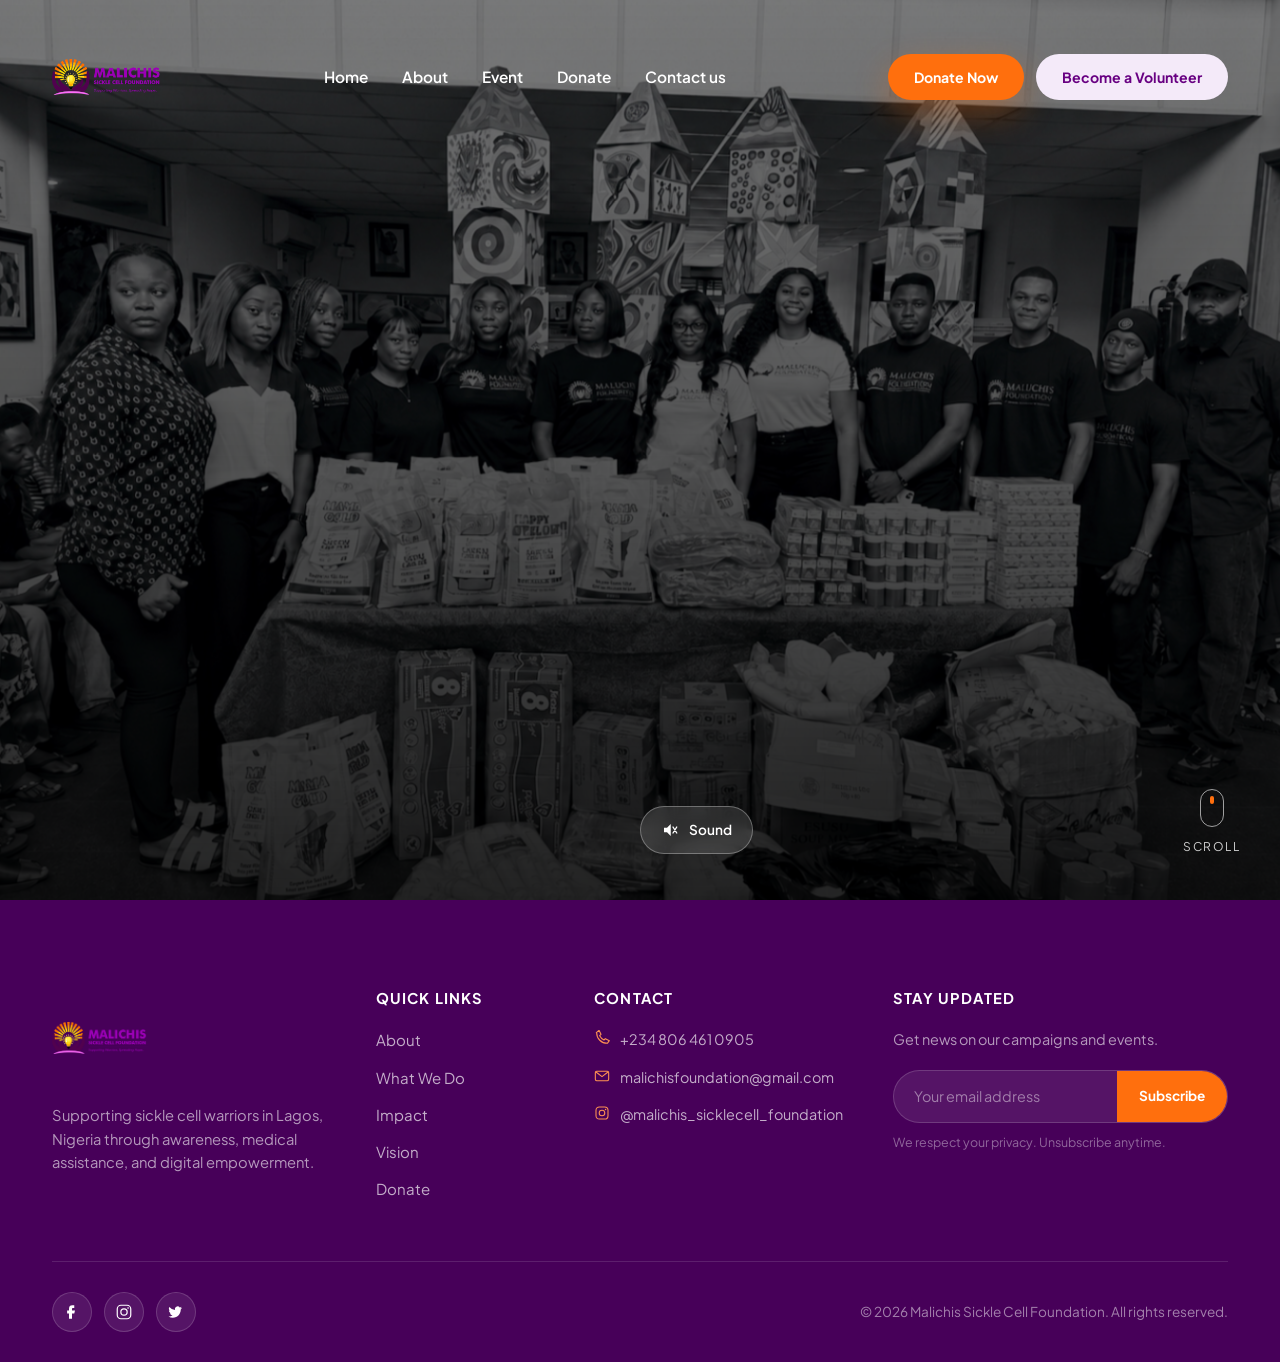
==== about.html @ 3218bddb "Update about.html" ====
<!DOCTYPE html>
<html lang="en">
<head>
<meta charset="UTF-8">
<meta name="viewport" content="width=device-width, initial-scale=1.0">
<title>About Us | Malichis Sickle Cell Foundation</title>
<meta name="description" content="Learn the story behind Malichis Sickle Cell Foundation — why it started, who it serves, and the warriors who make the work worth continuing.">

<link rel="preconnect" href="https://fonts.googleapis.com">
<link rel="preconnect" href="https://fonts.gstatic.com" crossorigin>
<link href="https://fonts.googleapis.com/css2?family=Plus+Jakarta+Sans:ital,wght@0,400;0,500;0,600;0,700;0,800;1,500&family=Fraunces:ital,opsz,wght@0,9..144,500;1,9..144,500;1,9..144,600&display=swap" rel="stylesheet">

<link rel="stylesheet" href="style.css">
</head>
<body>

<a href="#main" class="sr-only">Skip to main content</a>

<!-- ============================================
     SVG SPRITE — signature bloom-cell motif + icons
============================================ -->
<svg width="0" height="0" style="position:absolute" aria-hidden="true">
  <defs>
    <symbol id="bloom-shape" viewBox="0 0 200 200">
      <path d="M100,18 C130,18 138,45 160,52 C185,60 190,90 178,112 C168,130 178,155 158,170 C138,185 115,175 100,182 C85,175 62,185 42,170 C22,155 32,130 22,112 C10,90 15,60 40,52 C62,45 70,18 100,18 Z"/>
    </symbol>
    <symbol id="icon-award" viewBox="0 0 24 24"><path d="M12 2a5 5 0 100 10 5 5 0 000-10zM8.5 11.5L6 22l6-3 6 3-2.5-10.5" fill="none" stroke="currentColor" stroke-width="1.6" stroke-linecap="round" stroke-linejoin="round"/></symbol>
    <symbol id="icon-heart" viewBox="0 0 24 24"><path d="M12 21s-7.5-5.2-10-9.7C.4 7.8 2.2 4 6 4c2.3 0 3.8 1.3 6 3.4C14.2 5.3 15.7 4 18 4c3.8 0 5.6 3.8 4 7.3-2.5 4.5-10 9.7-10 9.7z" fill="none" stroke="currentColor" stroke-width="1.6" stroke-linejoin="round"/></symbol>
    <symbol id="icon-hand" viewBox="0 0 24 24"><path d="M12 2v11M8 6v7M16 6v7M5 13v3a6 6 0 0012 0v-3" fill="none" stroke="currentColor" stroke-width="1.6" stroke-linecap="round" stroke-linejoin="round"/></symbol>
    <symbol id="icon-shield" viewBox="0 0 24 24"><path d="M12 2l8 4v6c0 5-3.5 8.5-8 10-4.5-1.5-8-5-8-10V6l8-4z" fill="none" stroke="currentColor" stroke-width="1.6" stroke-linejoin="round"/></symbol>
    <symbol id="icon-pulse" viewBox="0 0 24 24"><path d="M2 12h4l2-7 4 14 3-10 2 3h5" fill="none" stroke="currentColor" stroke-width="1.6" stroke-linecap="round" stroke-linejoin="round"/></symbol>
    <symbol id="icon-laptop" viewBox="0 0 24 24"><rect x="3" y="4" width="18" height="12" rx="1.5" fill="none" stroke="currentColor" stroke-width="1.6"/><path d="M1 20h22" stroke="currentColor" stroke-width="1.6" stroke-linecap="round"/></symbol>
    <symbol id="icon-eye" viewBox="0 0 24 24"><path d="M1 12s4-7 11-7 11 7 11 7-4 7-11 7-11-7-11-7z" fill="none" stroke="currentColor" stroke-width="1.6" stroke-linejoin="round"/><circle cx="12" cy="12" r="3" fill="none" stroke="currentColor" stroke-width="1.6"/></symbol>
    <symbol id="icon-users" viewBox="0 0 24 24"><circle cx="9" cy="8" r="3.2" fill="none" stroke="currentColor" stroke-width="1.6"/><path d="M2.5 20c0-4 3-6.5 6.5-6.5s6.5 2.5 6.5 6.5M16 8.2a3 3 0 110 6M22 20c0-3.2-2-5.4-4.5-6" fill="none" stroke="currentColor" stroke-width="1.6" stroke-linecap="round"/></symbol>
    <symbol id="icon-bar" viewBox="0 0 24 24"><path d="M4 20V10M12 20V4M20 20v-7" stroke="currentColor" stroke-width="1.8" stroke-linecap="round"/></symbol>
    <symbol id="icon-mic" viewBox="0 0 24 24"><rect x="9" y="2" width="6" height="12" rx="3" fill="none" stroke="currentColor" stroke-width="1.6"/><path d="M5 11a7 7 0 0014 0M12 18v4M9 22h6" stroke="currentColor" stroke-width="1.6" stroke-linecap="round"/></symbol>
    <symbol id="icon-walk" viewBox="0 0 24 24"><circle cx="13" cy="4" r="1.8" fill="currentColor"/><path d="M10 9l3-2 3 2-1 5 3 5M13 7l-2 5-4 2m5-2l-1 4-3 3" fill="none" stroke="currentColor" stroke-width="1.6" stroke-linecap="round" stroke-linejoin="round"/></symbol>
    <symbol id="icon-sparkle" viewBox="0 0 24 24"><path d="M12 2l1.8 6.2L20 10l-6.2 1.8L12 18l-1.8-6.2L4 10l6.2-1.8L12 2z" fill="none" stroke="currentColor" stroke-width="1.5" stroke-linejoin="round"/></symbol>
    <symbol id="icon-phone" viewBox="0 0 24 24"><path d="M4 4c0 9 7 16 16 16l3-4-6-3-2 2c-3-1.5-5-3.5-6.5-6.5l2-2-3-6-4 3.5z" fill="none" stroke="currentColor" stroke-width="1.6" stroke-linejoin="round"/></symbol>
    <symbol id="icon-mail" viewBox="0 0 24 24"><rect x="2" y="5" width="20" height="14" rx="2" fill="none" stroke="currentColor" stroke-width="1.6"/><path d="M3 6l9 7 9-7" fill="none" stroke="currentColor" stroke-width="1.6" stroke-linecap="round" stroke-linejoin="round"/></symbol>
    <symbol id="icon-insta" viewBox="0 0 24 24"><rect x="3" y="3" width="18" height="18" rx="5" fill="none" stroke="currentColor" stroke-width="1.6"/><circle cx="12" cy="12" r="4.2" fill="none" stroke="currentColor" stroke-width="1.6"/><circle cx="17.4" cy="6.6" r="1.1" fill="currentColor"/></symbol>
    <symbol id="icon-fb" viewBox="0 0 24 24"><path d="M15 3h-2.5A4.5 4.5 0 008 7.5V10H5.5v4H8v7h4v-7h3l1-4h-4V7.8c0-.7.6-1.3 1.3-1.3H15V3z" fill="currentColor"/></symbol>
    <symbol id="icon-twitter" viewBox="0 0 24 24"><path d="M20 6.5c-.7.3-1.4.5-2.2.6.8-.5 1.4-1.2 1.6-2.1-.7.4-1.6.8-2.4.9a3.7 3.7 0 00-6.4 3.4A10.6 10.6 0 013.2 5.3a3.7 3.7 0 001.1 5 3.6 3.6 0 01-1.7-.5v.1c0 1.8 1.3 3.3 3 3.6a3.7 3.7 0 01-1.7.1c.5 1.5 1.9 2.6 3.5 2.6A7.4 7.4 0 012 18a10.4 10.4 0 005.7 1.7c6.8 0 10.6-5.8 10.6-10.7v-.5c.7-.5 1.3-1.2 1.7-2z" fill="currentColor"/></symbol>
    <symbol id="icon-arrow" viewBox="0 0 24 24"><path d="M5 12h14M13 6l6 6-6 6" fill="none" stroke="currentColor" stroke-width="2" stroke-linecap="round" stroke-linejoin="round"/></symbol>
    <symbol id="icon-check" viewBox="0 0 24 24"><path d="M4 12l6 6L20 6" fill="none" stroke="currentColor" stroke-width="2.2" stroke-linecap="round" stroke-linejoin="round"/></symbol>
    <symbol id="icon-up" viewBox="0 0 24 24"><path d="M12 19V5M5 12l7-7 7 7" fill="none" stroke="currentColor" stroke-width="2.2" stroke-linecap="round" stroke-linejoin="round"/></symbol>
    <symbol id="icon-film" viewBox="0 0 24 24"><rect x="2" y="4" width="20" height="16" rx="2" fill="none" stroke="currentColor" stroke-width="1.6"/><path d="M7 4v16M17 4v16M2 9h5M17 9h5M2 15h5M17 15h5" stroke="currentColor" stroke-width="1.4"/></symbol>
    <symbol id="icon-flag" viewBox="0 0 24 24"><path d="M5 21V4h14l-4 4 4 4H5" fill="none" stroke="currentColor" stroke-width="1.6" stroke-linejoin="round"/></symbol>
    <symbol id="icon-mute" viewBox="0 0 24 24"><path d="M4 9v6h4l5 5V4L8 9H4z" fill="currentColor"/><path d="M16 8l5 8M21 8l-5 8" stroke="currentColor" stroke-width="1.8" stroke-linecap="round"/></symbol>
    <symbol id="icon-unmute" viewBox="0 0 24 24"><path d="M4 9v6h4l5 5V4L8 9H4z" fill="currentColor"/><path d="M16.5 8.5a5 5 0 010 7M19.5 6a9 9 0 010 12" stroke="currentColor" stroke-width="1.8" stroke-linecap="round" fill="none"/></symbol>
  </defs>
</svg>

<!-- ============================================
     NAVIGATION
============================================ -->
<header class="nav" id="siteNav">
  <div class="container nav-inner">
    <a href="index.html#home" class="nav-logo" aria-label="Malichis Sickle Cell Foundation — Home">
      <img src="images/logo.png" alt="Malichis Sickle Cell Foundation logo" width="110" height="110">
    </a>

    <nav class="nav-menu" id="navMenu" aria-label="Primary">
      <a href="index.html#home">Home</a>
      <a href="about.html" aria-current="page">About</a>
      <a href="index.html#vision">Event</a>
      <a href="index.html#donate">Donate</a>
      <a href="index.html#contact">Contact us</a>
    </nav>

    <div class="nav-cta">
      <a href="index.html#donate" class="btn btn-primary btn-sm">Donate Now</a>
      <a href="index.html#contact" class="btn btn-ghost-purple btn-sm">Become a Volunteer</a>
    </div>

    <button class="nav-toggle" id="navToggle" aria-label="Open menu" aria-expanded="false" aria-controls="navMenu">
      <span></span><span></span><span></span>
    </button>
  </div>
</header>

<div class="nav-scrim" id="navScrim"></div>

<main id="main">

<!-- ============================================
     HERO VIDEO
============================================ -->
<section class="hero" id="home" aria-label="Introduction">
  <div class="hero-video-layer" data-parallax-speed="0.08">
    <video class="hero-video" id="heroVideo" autoplay muted loop playsinline preload="auto" poster="images/malichis4.jpg">
      <source src="images/videom.mp4" type="video/mp4">
    </video>
  </div>
  <div class="slide-overlay"></div>

  <div class="container hero-content is-centered">
    <div class="hero-bloom-signature" aria-hidden="true">
      <svg viewBox="0 0 200 200">
        <defs>
          <linearGradient id="bloomSignatureGradient" x1="0%" y1="0%" x2="100%" y2="100%">
            <stop offset="0%" stop-color="#c084e8"/>
            <stop offset="100%" stop-color="#FF9152"/>
          </linearGradient>
        </defs>
        <path id="bloomSignaturePath" d="M100,18 C130,18 138,45 160,52 C185,60 190,90 178,112 C168,130 178,155 158,170 C138,185 115,175 100,182 C85,175 62,185 42,170 C22,155 32,130 22,112 C10,90 15,60 40,52 C62,45 70,18 100,18 Z"/>
      </svg>
    </div>
    <h1 class="hero-title">
      <span>We didn't set out to build a foundation.</span>
      <span>We set out to <em>refuse.</em></span>
    </h1>
    <div class="hero-actions">
      <a href="#story" class="btn btn-primary">See Our Story</a>
    </div>
  </div>

  <button class="sound-toggle" id="soundToggle" aria-label="Turn video sound on" aria-pressed="false">
    <svg width="18" height="18" class="icon-muted"><use href="#icon-mute"/></svg>
    <svg width="18" height="18" class="icon-unmuted"><use href="#icon-unmute"/></svg>
    <span class="sound-toggle-label">Sound</span>
  </button>

  <a href="#story" class="scroll-indicator" aria-label="Scroll to Our Story section">
    <span class="scroll-mouse"><span class="scroll-dot"></span></span>
    <span class="scroll-label">Scroll</span>
  </a>
</section>

<!-- More About Us sections (Our Story, Team, Journey, etc.) go here next -->

</main>

<!-- ============================================
     FOOTER
============================================ -->
<footer class="footer">
  <div class="container">
    <div class="footer-grid">
      <div>
        <a href="index.html#home" class="footer-brand" aria-label="Malichis Sickle Cell Foundation — Home">
          <img src="images/logo.png" alt="Malichis Sickle Cell Foundation logo" width="96" height="96">
        </a>
        <p class="foot-desc">Supporting sickle cell warriors in Lagos, Nigeria through awareness, medical assistance, and digital empowerment.</p>
      </div>

      <div>
        <h4>Quick Links</h4>
        <div class="footer-links">
          <a href="about.html">About</a>
          <a href="index.html#what-we-do">What We Do</a>
          <a href="index.html#impact">Impact</a>
          <a href="index.html#vision">Vision</a>
          <a href="index.html#donate">Donate</a>
        </div>
      </div>

      <div>
        <h4>Contact</h4>
        <ul class="footer-contact">
          <li><svg width="16" height="16"><use href="#icon-phone"/></svg> +234 806 461 0905</li>
          <li><svg width="16" height="16"><use href="#icon-mail"/></svg> malichisfoundation@gmail.com</li>
          <li><svg width="16" height="16"><use href="#icon-insta"/></svg> @malichis_sicklecell_foundation</li>
        </ul>
      </div>

      <div>
        <h4>Stay Updated</h4>
        <p style="font-size:0.9rem;color:rgba(255,255,255,0.6);">Get news on our campaigns and events.</p>
        <form class="newsletter-form" id="newsletterForm">
          <label for="newsletterEmail" class="sr-only">Email address</label>
          <input type="email" id="newsletterEmail" placeholder="Your email address" required>
          <button type="submit">Subscribe</button>
        </form>
        <p class="newsletter-note" id="newsletterNote">We respect your privacy. Unsubscribe anytime.</p>
      </div>
    </div>

    <div class="footer-bottom">
      <div class="social-row">
        <a href="#" aria-label="Facebook"><svg width="18" height="18"><use href="#icon-fb"/></svg></a>
        <a href="https://instagram.com/malichis_sicklecell_foundation" target="_blank" rel="noopener" aria-label="Instagram"><svg width="18" height="18"><use href="#icon-insta"/></svg></a>
        <a href="#" aria-label="Twitter"><svg width="18" height="18"><use href="#icon-twitter"/></svg></a>
      </div>
      <span>&copy; <span id="year"></span> Malichis Sickle Cell Foundation. All rights reserved.</span>
    </div>
  </div>
</footer>

<button class="back-to-top" id="backToTop" aria-label="Back to top">
  <svg width="20" height="20"><use href="#icon-up"/></svg>
</button>

<script src="script.js"></script>

</body>
</html>
---- style.css ----
/* ============================================
   RESET
============================================ */
*, *::before, *::after { box-sizing: border-box; margin: 0; padding: 0; }
html { scroll-behavior: smooth; scroll-snap-type: y mandatory; }
@media (prefers-reduced-motion: reduce) {
  html { scroll-behavior: auto; scroll-snap-type: none; }
  *, *::before, *::after { animation-duration: 0.001ms !important; animation-iteration-count: 1 !important; transition-duration: 0.001ms !important; }
}
img { max-width: 100%; display: block; }
a { text-decoration: none; color: inherit; }
button { font: inherit; cursor: pointer; border: none; background: none; }
ul, ol { list-style: none; }
input, textarea { font: inherit; }

/* ============================================
   VARIABLES
============================================ */
:root {
  --purple: #680082;
  --purple-dark: #470059;
  --purple-mid: #8a2fae;
  --purple-tint: #f4eaf9;
  --orange: #FF6F0D;
  --orange-light: #ff9152;
  --orange-dark: #d95c00;
  --white: #FFFFFF;
  --bg-soft: #F8F9FC;
  --lavender: #f4eefb;
  --lavender-deep: #ede1f7;
  --ink: #1e1530;
  --ink-soft: #6a637f;
  --ink-faint: #9791a8;
  --glass-bg: rgba(255, 255, 255, 0.6);
  --glass-bg-strong: rgba(255, 255, 255, 0.78);
  --glass-border: rgba(255, 255, 255, 0.5);
  --glass-purple: rgba(104, 0, 130, 0.06);
  --shadow-soft: 0 20px 50px rgba(104, 0, 130, 0.08);
  --shadow-lift: 0 30px 80px rgba(104, 0, 130, 0.16);
  --shadow-btn: 0 14px 34px rgba(255, 111, 13, 0.32);
  --radius-xl: 40px;
  --radius-lg: 28px;
  --radius-md: 20px;
  --radius-sm: 12px;
  --font-display: 'Plus Jakarta Sans', -apple-system, sans-serif;
  --font-serif: 'Fraunces', serif;
  --ease: cubic-bezier(.16, .84, .44, 1);
  --ease-bounce: cubic-bezier(.34, 1.56, .64, 1);
  --nav-h: 92px;
}

/* ============================================
   BASE
============================================ */
body {
  font-family: var(--font-display);
  color: var(--ink);
  background: var(--white);
  line-height: 1.6;
  overflow-x: hidden;
  -webkit-font-smoothing: antialiased;
}
h1, h2, h3, h4 {
  font-family: var(--font-display);
  color: var(--purple);
  font-weight: 800;
  line-height: 1.12;
  letter-spacing: -0.02em;
}
h2 { font-size: clamp(2rem, 4vw, 3.1rem); }
h3 { font-size: clamp(1.3rem, 2.4vw, 1.7rem); }
p { color: var(--ink-soft); }
.eyebrow {
  display: inline-flex;
  align-items: center;
  gap: 10px;
  font-size: 0.8rem;
  font-weight: 700;
  letter-spacing: 0.14em;
  text-transform: uppercase;
  color: var(--orange-dark);
  margin-bottom: 18px;
}
.eyebrow::before {
  content: '';
  width: 28px;
  height: 2px;
  background: var(--orange);
  border-radius: 2px;
}
.container {
  max-width: 1240px;
  margin: 0 auto;
  padding: 0 32px;
}
section { position: relative; scroll-snap-align: start; scroll-snap-stop: always; }
.section-pad { padding: 130px 0; }

/* Full-screen sections — each section fits the viewport, like the hero */
.about, .mission, .wwd, .impact, .vision, .donate, .why, .cta, .contact {
  min-height: 100vh;
  display: flex;
  flex-direction: column;
  justify-content: center;
}
:focus-visible {
  outline: 3px solid var(--orange);
  outline-offset: 3px;
  border-radius: 6px;
}
.sr-only {
  position: absolute; width: 1px; height: 1px; padding: 0; margin: -1px;
  overflow: hidden; clip: rect(0,0,0,0); white-space: nowrap; border: 0;
}
::selection { background: var(--purple); color: var(--white); }

/* Reveal on scroll */
.reveal { opacity: 0; transform: translateY(40px); transition: opacity 0.9s var(--ease), transform 0.9s var(--ease); }
.reveal.is-visible { opacity: 1; transform: translateY(0); }
.reveal-scale { opacity: 0; transform: scale(0.92); transition: opacity 0.8s var(--ease), transform 0.8s var(--ease); }
.reveal-scale.is-visible { opacity: 1; transform: scale(1); }
.stagger.is-visible > * { transition-delay: calc(var(--i, 0) * 0.1s); }

/* Buttons */
.btn {
  position: relative;
  display: inline-flex;
  align-items: center;
  justify-content: center;
  gap: 10px;
  padding: 17px 34px;
  border-radius: 100px;
  font-weight: 700;
  font-size: 0.98rem;
  white-space: nowrap;
  transition: transform 0.35s var(--ease), box-shadow 0.35s var(--ease);
  overflow: hidden;
  isolation: isolate;
}
.btn::after {
  content: '';
  position: absolute;
  inset: 0;
  border-radius: inherit;
  background: rgba(255,255,255,0.35);
  transform: scale(0);
  opacity: 0;
  transition: transform 0.6s var(--ease), opacity 0.6s var(--ease);
  z-index: -1;
}
.btn:active::after { transform: scale(2.2); opacity: 1; transition: 0s; }
.btn-primary { background: var(--orange); color: var(--white); box-shadow: var(--shadow-btn); }
.btn-primary:hover { transform: translateY(-3px); box-shadow: 0 20px 42px rgba(255,111,13,0.4); }
.btn-outline { background: transparent; color: var(--white); border: 1.5px solid rgba(255,255,255,0.6); backdrop-filter: blur(6px); }
.btn-outline:hover { transform: translateY(-3px); background: rgba(255,255,255,0.15); border-color: var(--white); }
.btn-ghost-purple { background: var(--purple-tint); color: var(--purple); }
.btn-ghost-purple:hover { transform: translateY(-3px); background: var(--purple); color: var(--white); }
.btn-sm { padding: 12px 26px; font-size: 0.88rem; }

/* Decorative bloom-cell blob (signature motif) */
.bloom {
  position: absolute;
  pointer-events: none;
  z-index: 0;
  filter: blur(2px);
}
.bloom svg { width: 100%; height: 100%; }
.bloom-float { animation: bloomFloat 9s ease-in-out infinite; }
.bloom-float-slow { animation: bloomFloat 13s ease-in-out infinite; }
@keyframes bloomFloat {
  0%, 100% { transform: translate(0,0) rotate(0deg); }
  50% { transform: translate(-14px, 22px) rotate(8deg); }
}

/* Curved section dividers */
.divider { display: block; width: 100%; line-height: 0; position: relative; z-index: 1; }
.divider svg { width: 100%; height: auto; display: block; }

/* ============================================
   NAVIGATION
============================================ */
.nav {
  position: fixed;
  top: 0; left: 0; right: 0;
  z-index: 500;
  padding: 22px 0;
  transition: padding 0.4s var(--ease), background 0.4s var(--ease), box-shadow 0.4s var(--ease);
}
.nav-inner {
  display: flex;
  align-items: center;
  justify-content: space-between;
  gap: 24px;
}
.nav.scrolled {
  padding: 12px 0;
  background: rgba(255,255,255,0.85);
  backdrop-filter: blur(16px) saturate(160%);
  box-shadow: 0 8px 34px rgba(104,0,130,0.09);
}
.nav-logo {
  display: flex;
  align-items: center;
  gap: 12px;
  font-weight: 800;
  font-size: 1.2rem;
  color: var(--purple);
  flex-shrink: 0;
}
.nav-logo img { width: 110px; height: 110px; object-fit: contain; transition: width 0.4s var(--ease), height 0.4s var(--ease); }
.nav.scrolled .nav-logo img { width: 96px; height: 96px; }
.nav-menu { display: flex; gap: 34px; }
.nav-menu a {
  position: relative;
  font-weight: 600;
  font-size: 0.96rem;
  color: var(--white);
  padding: 6px 0;
  transition: color 0.3s;
}
.nav-menu a::after {
  content: '';
  position: absolute;
  left: 0; bottom: -2px;
  width: 0; height: 2px;
  background: var(--orange);
  border-radius: 2px;
  transition: width 0.35s var(--ease);
}
.nav-menu a:hover { color: var(--orange-light); }
.nav-menu a:hover::after { width: 100%; }
.nav.scrolled .nav-menu a { color: var(--purple); }
.nav.scrolled .nav-menu a:hover { color: var(--orange-dark); }
.nav-cta { display: flex; align-items: center; gap: 12px; flex-shrink: 0; }
.nav-toggle {
  display: none;
  flex-direction: column;
  justify-content: center;
  gap: 5px;
  width: 40px; height: 40px;
}
.nav-toggle span { width: 24px; height: 2px; background: var(--purple); border-radius: 2px; transition: transform 0.35s var(--ease), opacity 0.3s; }
.nav-toggle.active span:nth-child(1) { transform: translateY(7px) rotate(45deg); }
.nav-toggle.active span:nth-child(2) { opacity: 0; }
.nav-toggle.active span:nth-child(3) { transform: translateY(-7px) rotate(-45deg); }

.nav-scrim {
  position: fixed; inset: 0;
  background: rgba(20,5,28,0.4);
  z-index: 90;
  opacity: 0;
  visibility: hidden;
  transition: opacity 0.4s var(--ease), visibility 0.4s var(--ease);
}
.nav-scrim.active { opacity: 1; visibility: visible; }

@media (max-width: 980px) {
  .nav-menu {
    position: fixed;
    top: 0; right: 0;
    height: 100vh;
    width: min(320px, 80vw);
    background: var(--white);
    flex-direction: column;
    justify-content: center;
    gap: 28px;
    padding: 40px;
    box-shadow: -20px 0 60px rgba(104,0,130,0.12);
    transform: translateX(100%);
    transition: transform 0.5s var(--ease);
    z-index: 100;
  }
  .nav-menu.open { transform: translateX(0); }
  .nav-menu a, .nav.scrolled .nav-menu a { color: var(--ink); }
  .nav-menu a:hover, .nav.scrolled .nav-menu a:hover { color: var(--purple); }
  .nav-cta { display: none; }
  .nav-toggle { display: flex; }
}

@media (max-width: 400px) {
  .nav-logo img { width: 84px; height: 84px; }
  .nav.scrolled .nav-logo img { width: 74px; height: 74px; }
}

/* ============================================
   HERO VIDEO
============================================ */
.hero { position: relative; height: 100vh; min-height: 560px; overflow: hidden; background: #000; }
.hero-video-layer {
  position: absolute; inset: -6%;
  will-change: transform;
  transform: translate3d(0, var(--parallax-y, 0px), 0);
}
.hero-video {
  position: absolute; inset: 0;
  width: 100%; height: 100%;
  object-fit: cover;
}
.slide-overlay {
  position: absolute; inset: 0; z-index: 1;
  background: linear-gradient(180deg, rgba(0,0,0,0.5) 0%, rgba(0,0,0,0.68) 55%, rgba(0,0,0,0.86) 100%);
}
.hero-content {
  position: relative; z-index: 3;
  height: 100%;
  display: flex;
  flex-direction: column;
  justify-content: center;
  max-width: 880px;
  will-change: transform, opacity;
  animation: heroContentExit 1.1s var(--ease) forwards;
  animation-delay: 6.5s;
}
@keyframes heroContentExit {
  from { opacity: 1; transform: translateY(0); }
  to { opacity: 0; transform: translateY(-36px); }
}
.eyebrow-light { color: var(--orange-light); }
.eyebrow-light::before { background: var(--orange-light); }
.hero-title {
  display: flex;
  flex-direction: column;
  font-size: clamp(2.4rem, 5.6vw, 4.6rem);
  color: var(--white);
  font-weight: 800;
  letter-spacing: -0.02em;
  margin-bottom: 26px;
}
.hero-title span {
  display: block;
  overflow: hidden;
  opacity: 0;
  animation: titleUp 1s var(--ease) forwards;
}
.hero-title span:nth-child(1) { animation-delay: 0.25s; }
.hero-title span:nth-child(2) { animation-delay: 0.42s; }
.hero-title span:nth-child(3) { animation-delay: 0.59s; }
@keyframes titleUp {
  from { opacity: 0; transform: translateY(100%); }
  to { opacity: 1; transform: translateY(0); }
}
.hero-body {
  color: rgba(255,255,255,0.88);
  font-size: clamp(1rem, 1.4vw, 1.2rem);
  max-width: 560px;
  margin-bottom: 38px;
  opacity: 0;
  animation: fadeUp 1s var(--ease) forwards;
  animation-delay: 0.75s;
}
.hero-actions { display: flex; gap: 18px; flex-wrap: wrap; opacity: 0; animation: fadeUp 1s var(--ease) forwards; animation-delay: 0.92s; }
@keyframes fadeUp { from { opacity: 0; transform: translateY(22px); } to { opacity: 1; transform: translateY(0); } }

.sound-toggle {
  position: absolute; bottom: 46px; left: 50%; transform: translateX(-50%);
  z-index: 10;
  display: flex; align-items: center; gap: 10px;
  padding: 12px 20px;
  border-radius: 100px;
  color: var(--white);
  background: rgba(255,255,255,0.12);
  border: 1px solid rgba(255,255,255,0.3);
  backdrop-filter: blur(8px);
  font-weight: 600; font-size: 0.85rem;
  opacity: 0;
  animation: fadeUp 1s var(--ease) forwards;
  animation-delay: 1.1s;
  transition: background 0.3s, transform 0.3s;
}
.sound-toggle:hover { background: var(--orange); transform: translateX(-50%) translateY(-3px); }
.sound-toggle .icon-unmuted { display: none; }
.sound-toggle.is-unmuted .icon-muted { display: none; }
.sound-toggle.is-unmuted .icon-unmuted { display: block; }

.scroll-indicator {
  position: absolute; bottom: 44px; right: 40px; z-index: 10;
  display: flex; flex-direction: column; align-items: center; gap: 10px;
  color: rgba(255,255,255,0.8); font-size: 0.75rem; letter-spacing: 0.12em; text-transform: uppercase;
}
.scroll-mouse { width: 24px; height: 38px; border: 1.5px solid rgba(255,255,255,0.6); border-radius: 14px; display: flex; justify-content: center; padding-top: 6px; }
.scroll-dot { width: 4px; height: 8px; background: var(--orange); border-radius: 2px; animation: scrollDot 1.6s ease infinite; }
@keyframes scrollDot { 0% { opacity: 1; transform: translateY(0); } 100% { opacity: 0; transform: translateY(10px); } }

@media (max-width: 720px) {
  .scroll-indicator { display: none; }
  .hero-actions { flex-direction: column; align-items: stretch; }
}

@media (max-width: 480px) {
  .hero { min-height: 520px; }
  .sound-toggle { bottom: 26px; padding: 10px 16px; }
  .hero-content { padding-top: 60px; }
}

/* About Us hero — centered layout, lighter font, minimal content */
.hero-content.is-centered {
  align-items: center;
  text-align: center;
  max-width: 900px;
  margin: 0 auto;
}
.hero-content.is-centered .hero-title {
  align-items: center;
  font-family: 'General Sans', var(--font-display);
  font-weight: 500;
  font-size: clamp(1.3rem, 2.4vw, 2.1rem);
  letter-spacing: -0.005em;
}
.hero-content.is-centered .hero-actions { justify-content: center; }

/* ============================================
   ABOUT
============================================ */
.about { padding: 150px 0 130px; background: var(--white); overflow: hidden; }
.about-grid { display: grid; grid-template-columns: 0.85fr 1.15fr; gap: 90px; align-items: center; position: relative; z-index: 1; }
.about-media { position: relative; }
.about-media-frame {
  border-radius: 0;
  overflow: hidden;
  box-shadow: var(--shadow-lift);
  aspect-ratio: 5/6;
}
.about-media-frame img { width: 100%; height: 100%; object-fit: cover; transform: scale(1.08) translate3d(0, var(--parallax-y, 0px), 0); will-change: transform; }
.about-media-badge {
  position: absolute;
  bottom: 26px; left: -30px;
  display: flex; align-items: center; gap: 14px;
  background: var(--glass-bg-strong);
  backdrop-filter: blur(18px) saturate(160%);
  border: 1px solid var(--glass-border);
  padding: 18px 24px;
  border-radius: var(--radius-md);
  box-shadow: var(--shadow-soft);
  color: var(--orange);
  max-width: 240px;
}
.about-media-badge div { display: flex; flex-direction: column; line-height: 1.3; }
.about-media-badge strong { color: var(--purple); font-size: 1.05rem; }
.about-media-badge span { color: var(--ink-soft); font-size: 0.82rem; }
.about-copy .lead-text { font-size: 1.15rem; color: var(--ink); font-weight: 500; margin-bottom: 18px; }
.about-copy p { margin-bottom: 18px; }
.text-link { display: inline-flex; align-items: center; gap: 8px; font-weight: 700; color: var(--purple); margin-top: 8px; }
.text-link svg { transition: transform 0.3s var(--ease); }
.text-link:hover svg { transform: translateX(5px); }

@media (max-width: 900px) {
  .about { padding: 110px 0 90px; }
  .about-grid { grid-template-columns: 1fr; gap: 60px; }
  .about-media-badge { left: 16px; }
}

@media (max-width: 480px) {
  .about-media-badge { max-width: 200px; padding: 14px 18px; left: 12px; bottom: 16px; }
  .about-media-badge strong { font-size: 0.94rem; }
  .about-media-badge span { font-size: 0.76rem; }
}

/* ============================================
   MISSION
============================================ */
.mission { padding: 40px 0 150px; background: var(--lavender); }
.mission-grid { display: grid; grid-template-columns: 1fr 0.9fr; gap: 70px; align-items: center; }
.mission-tags { display: flex; flex-wrap: wrap; gap: 12px; margin-top: 28px; }
.mission-tags span {
  display: inline-flex; align-items: center; gap: 8px;
  background: var(--white); color: var(--purple);
  padding: 10px 18px; border-radius: 100px;
  font-weight: 700; font-size: 0.86rem;
  box-shadow: var(--shadow-soft);
}
.mission-tags svg { color: var(--orange); flex-shrink: 0; }

/* Floating photo gallery */
.mission-gallery {
  display: grid;
  grid-template-columns: repeat(3, 1fr);
  gap: 18px;
  max-width: 620px;
  margin: 0 auto;
}
.mg-item {
  border-radius: var(--radius-lg);
  overflow: hidden;
  box-shadow: var(--shadow-soft);
  aspect-ratio: 4/5;
  will-change: transform;
}
.mg-item img { width: 100%; height: 100%; object-fit: cover; display: block; transition: transform 0.6s var(--ease); }
.mg-item:hover img { transform: scale(1.1); }
.mg-item:nth-child(3n+2) { margin-top: 36px; }
.mg-item:nth-child(odd) { animation: mgFloat 7s ease-in-out infinite; }
.mg-item:nth-child(even) { animation: mgFloat 8.5s ease-in-out infinite; animation-delay: 1.1s; }
.mg-item:nth-child(3n) { animation-delay: 2s; }
@keyframes mgFloat {
  0%, 100% { transform: translateY(0); }
  50% { transform: translateY(-16px); }
}

@media (max-width: 900px) {
  .mission { padding: 20px 0 100px; }
  .mission-grid { grid-template-columns: 1fr; gap: 50px; text-align: left; }
  .mission-gallery { max-width: 480px; }
}

@media (max-width: 480px) {
  .mission-gallery { gap: 10px; }
  .mg-item:nth-child(3n+2) { margin-top: 18px; }
}

/* ============================================
   WHAT WE DO
============================================ */
.wwd { padding: 130px 0; background: var(--lavender); overflow: hidden; }
.wwd-head { max-width: 620px; margin: 0 auto 64px; text-align: center; }
.wwd-head .eyebrow { justify-content: center; }
.wwd-head .eyebrow::before { display: none; }
.wwd-grid { display: grid; grid-template-columns: repeat(3, 1fr); gap: 32px; position: relative; z-index: 1; }
.wwd-card {
  background: var(--white);
  border-radius: var(--radius-lg);
  padding: 44px 34px;
  box-shadow: var(--shadow-soft);
  transition: transform 0.5s var(--ease), box-shadow 0.5s var(--ease);
  position: relative;
}
.wwd-card:hover { transform: translateY(-10px); box-shadow: var(--shadow-lift); }
.wwd-icon {
  width: 68px; height: 68px;
  border-radius: 20px;
  background: var(--purple-tint);
  color: var(--purple);
  display: flex; align-items: center; justify-content: center;
  margin-bottom: 26px;
  transition: background 0.4s var(--ease), color 0.4s var(--ease), transform 0.4s var(--ease-bounce);
}
.wwd-card:hover .wwd-icon { background: var(--orange); color: var(--white); transform: rotate(-8deg) scale(1.08); }
.wwd-card h3 { margin-bottom: 12px; }
.wwd-card .card-num { position: absolute; top: 30px; right: 34px; font-family: var(--font-serif); font-size: 0.85rem; color: var(--ink-faint); font-style: italic; }

@media (max-width: 900px) {
  .wwd { padding: 90px 0; }
  .wwd-grid { grid-template-columns: 1fr; }
}

@media (max-width: 480px) {
  .wwd-card { padding: 34px 24px; }
}

/* ============================================
   IMPACT
============================================ */
.impact { padding: 130px 0; background: var(--purple); position: relative; overflow: hidden; }
.impact::before {
  content: '';
  position: absolute; inset: 0;
  background: radial-gradient(circle at 15% 20%, rgba(255,255,255,0.07), transparent 45%), radial-gradient(circle at 85% 80%, rgba(255,111,13,0.14), transparent 50%);
}
.impact-head { max-width: 640px; margin: 0 auto 60px; text-align: center; position: relative; z-index: 1; }
.impact-head .eyebrow { color: var(--orange-light); justify-content: center; }
.impact-head .eyebrow::before { background: var(--orange-light); }
.impact-head h2 { color: var(--white); }
.impact-grid { display: grid; grid-template-columns: repeat(4, 1fr); gap: 28px; position: relative; z-index: 1; }
.impact-card {
  background: rgba(255,255,255,0.08);
  border: 1px solid rgba(255,255,255,0.16);
  backdrop-filter: blur(10px);
  border-radius: var(--radius-lg);
  padding: 38px 26px;
  text-align: center;
}
.impact-num { font-size: clamp(2.2rem, 4vw, 3rem); font-weight: 800; color: var(--white); display: flex; align-items: baseline; justify-content: center; gap: 2px; }
.impact-card p { color: rgba(255,255,255,0.78); margin-top: 8px; font-weight: 600; letter-spacing: 0.02em; }

@media (max-width: 900px) {
  .impact { padding: 90px 0; }
  .impact-grid { grid-template-columns: repeat(2, 1fr); gap: 20px; }
  .impact-card { padding: 30px 20px; }
}

@media (max-width: 480px) {
  .impact-grid { grid-template-columns: repeat(2, 1fr); gap: 14px; }
  .impact-card { padding: 22px 14px; border-radius: var(--radius-md); }
  .impact-num { font-size: clamp(1.5rem, 7vw, 2rem); }
  .impact-card p { font-size: 0.8rem; margin-top: 6px; }
}

@media (max-width: 360px) {
  .impact-grid { grid-template-columns: 1fr 1fr; gap: 10px; }
  .impact-card { padding: 18px 10px; }
}

/* ============================================
   VISION TIMELINE
============================================ */
.vision { padding: 130px 0; background: var(--white); overflow: hidden; }
.vision-head { max-width: 620px; margin: 0 auto 70px; text-align: center; }
.vision-head .eyebrow { justify-content: center; }
.vision-head .eyebrow::before { display: none; }
.timeline { position: relative; max-width: 900px; margin: 0 auto; }
.timeline::before {
  content: '';
  position: absolute; left: 34px; top: 0; bottom: 0;
  width: 2px;
  background: repeating-linear-gradient(180deg, var(--purple-tint) 0 10px, transparent 10px 18px);
}
.timeline-item { display: flex; gap: 30px; position: relative; padding-bottom: 56px; }
.timeline-item:last-child { padding-bottom: 0; }
.timeline-icon {
  flex-shrink: 0;
  width: 68px; height: 68px;
  border-radius: 50%;
  background: var(--white);
  border: 2px solid var(--purple-tint);
  color: var(--purple);
  display: flex; align-items: center; justify-content: center;
  box-shadow: var(--shadow-soft);
  position: relative; z-index: 1;
  transition: transform 0.4s var(--ease-bounce), background 0.4s, color 0.4s;
}
.timeline-item:hover .timeline-icon { background: var(--orange); color: var(--white); border-color: var(--orange); transform: scale(1.08); }
.timeline-body { padding-top: 8px; }
.timeline-body span.tl-year { display: inline-block; font-size: 0.78rem; font-weight: 800; letter-spacing: 0.1em; text-transform: uppercase; color: var(--orange-dark); margin-bottom: 6px; }
.timeline-body h3 { margin-bottom: 8px; }

@media (max-width: 620px) {
  .vision { padding: 90px 0; }
  .timeline::before { left: 28px; }
  .timeline-item { gap: 18px; padding-bottom: 40px; }
  .timeline-icon { width: 52px; height: 52px; }
  .timeline-icon svg { width: 22px; height: 22px; }
}

@media (max-width: 400px) {
  .timeline::before { left: 24px; }
  .timeline-item { gap: 14px; }
  .timeline-icon { width: 44px; height: 44px; }
  .timeline-icon svg { width: 18px; height: 18px; }
  .timeline-body h3 { font-size: 1.1rem; }
}

/* ============================================
   DONATION
============================================ */
.donate { padding: 140px 0; background: var(--bg-soft); position: relative; overflow: hidden; }
.donate-layout { display: grid; grid-template-columns: 1.1fr 0.9fr; gap: 70px; align-items: center; position: relative; z-index: 1; margin-bottom: 56px; }
.donate-copy .eyebrow::before { display: none; }
.donate-copy p { max-width: 460px; }
.donate-payment {
  background: var(--glass-bg-strong);
  backdrop-filter: blur(18px) saturate(160%);
  border: 1px solid var(--glass-border);
  border-radius: var(--radius-lg);
  padding: 44px 36px;
  box-shadow: var(--shadow-soft);
  text-align: center;
}
.payment-label {
  display: flex; align-items: center; justify-content: center; gap: 10px;
  font-weight: 800; font-size: 1.02rem; letter-spacing: 0.04em; text-transform: uppercase;
  color: var(--purple); margin-bottom: 26px;
}
.payment-label svg { color: var(--orange); flex-shrink: 0; }
.payment-images { display: flex; gap: 18px; justify-content: center; flex-wrap: wrap; }
.payment-images img {
  width: 168px; height: 104px; object-fit: contain;
  background: var(--white);
  border-radius: var(--radius-md);
  padding: 18px;
  box-shadow: var(--shadow-soft);
  transition: transform 0.4s var(--ease), box-shadow 0.4s var(--ease);
}
.payment-images img:hover { transform: translateY(-6px); box-shadow: var(--shadow-lift); }
.donate-actions { display: flex; gap: 18px; flex-wrap: wrap; position: relative; z-index: 1; margin-top: 32px; }
.trust-badges { display: flex; gap: 40px; justify-content: center; flex-wrap: wrap; position: relative; z-index: 1; }
.trust-badge { display: flex; align-items: center; gap: 10px; color: var(--ink-soft); font-weight: 600; font-size: 0.9rem; }
.trust-badge svg { color: var(--purple); flex-shrink: 0; }

@media (max-width: 900px) {
  .donate { padding: 100px 0; }
  .donate-layout { grid-template-columns: 1fr; gap: 50px; }
  .donate-payment { padding: 36px 24px; }
}
@media (max-width: 520px) {
  .donate-actions { flex-direction: column; align-items: stretch; }
  .donate-actions .btn { width: 100%; }
  .trust-badges { gap: 18px 26px; }
  .payment-images img { width: 130px; height: 82px; padding: 14px; }
}

/* ============================================
   WHY SUPPORT US
============================================ */
.why { padding: 130px 0; background: var(--white); }
.why-head { max-width: 620px; margin: 0 auto 60px; text-align: center; }
.why-head .eyebrow { justify-content: center; }
.why-head .eyebrow::before { display: none; }
.why-grid { display: grid; grid-template-columns: repeat(4, 1fr); gap: 26px; }
.why-card {
  border: 1px solid var(--lavender-deep);
  border-radius: var(--radius-lg);
  padding: 36px 26px;
  text-align: center;
  transition: transform 0.5s var(--ease), box-shadow 0.5s var(--ease), border-color 0.4s;
}
.why-card:hover { transform: translateY(-8px); box-shadow: var(--shadow-soft); border-color: transparent; }
.why-icon {
  width: 60px; height: 60px;
  border-radius: 16px;
  margin: 0 auto 20px;
  background: var(--purple-tint);
  color: var(--purple);
  display: flex; align-items: center; justify-content: center;
  transition: transform 0.4s var(--ease-bounce);
}
.why-card:hover .why-icon { transform: rotate(8deg) scale(1.08); }
.why-card h3 { font-size: 1.15rem; margin-bottom: 8px; }
.why-card p { font-size: 0.9rem; }

@media (max-width: 900px) {
  .why { padding: 90px 0; }
  .why-grid { grid-template-columns: repeat(2, 1fr); gap: 18px; }
}
@media (max-width: 520px) {
  .why-grid { grid-template-columns: 1fr; }
}

/* ============================================
   CTA
============================================ */
.cta { padding: 110px 0; background: var(--purple-dark); position: relative; overflow: hidden; }
.cta::before {
  content: '';
  position: absolute; inset: 0;
  background: radial-gradient(circle at 20% 30%, rgba(255,111,13,0.16), transparent 45%);
}
.cta-inner { position: relative; z-index: 1; max-width: 720px; margin: 0 auto; text-align: center; }
.cta h2 { color: var(--white); margin-bottom: 20px; }
.cta p { color: rgba(255,255,255,0.78); max-width: 520px; margin: 0 auto 36px; }
.cta-actions { display: flex; gap: 18px; justify-content: center; flex-wrap: wrap; }

@media (max-width: 520px) {
  .cta { padding: 80px 0; }
  .cta-actions { flex-direction: column; align-items: stretch; }
}

/* ============================================
   CONTACT
============================================ */
.contact { padding: 130px 0; background: var(--lavender); }
.contact-card {
  background: var(--glass-bg-strong);
  backdrop-filter: blur(18px) saturate(160%);
  border: 1px solid var(--glass-border);
  border-radius: var(--radius-xl);
  box-shadow: var(--shadow-lift);
  padding: 60px;
  display: grid;
  grid-template-columns: 1fr 1fr;
  gap: 60px;
}
.contact-copy .eyebrow::before { display: none; }
.contact-list { margin-top: 30px; display: flex; flex-direction: column; gap: 22px; }
.contact-list li { display: flex; align-items: flex-start; gap: 16px; }
.contact-list .c-icon {
  width: 48px; height: 48px; border-radius: 14px; flex-shrink: 0;
  background: var(--purple-tint); color: var(--purple);
  display: flex; align-items: center; justify-content: center;
}
.contact-list strong { display: block; color: var(--ink); font-size: 0.98rem; margin-bottom: 2px; }
.contact-list a, .contact-list span.detail { color: var(--ink-soft); font-size: 0.94rem; }
.contact-list a:hover { color: var(--orange-dark); }
.contact-form-panel { display: flex; flex-direction: column; justify-content: center; }
.contact-form { display: flex; flex-direction: column; gap: 18px; }
.contact-form input,
.contact-form textarea {
  width: 100%;
  padding: 15px 20px;
  border-radius: var(--radius-md);
  border: 1px solid var(--lavender-deep);
  background: var(--white);
  color: var(--ink);
  font-size: 0.95rem;
  resize: vertical;
  transition: border-color 0.3s, box-shadow 0.3s;
}
.contact-form textarea { min-height: 130px; }
.contact-form input::placeholder,
.contact-form textarea::placeholder { color: var(--ink-faint); }
.contact-form input:focus,
.contact-form textarea:focus {
  outline: none;
  border-color: var(--purple);
  box-shadow: 0 0 0 4px rgba(104,0,130,0.12);
}
.contact-form-note { font-size: 0.82rem; color: var(--ink-faint); text-align: center; margin-top: 4px; }

@media (max-width: 900px) {
  .contact { padding: 90px 0; }
  .contact-card { grid-template-columns: 1fr; padding: 40px 28px; gap: 40px; }
}

@media (max-width: 480px) {
  .contact-card { padding: 32px 20px; border-radius: var(--radius-lg); }
  .contact-list li { gap: 12px; }
  .contact-list .c-icon { width: 42px; height: 42px; border-radius: 12px; }
  .contact-form input, .contact-form textarea { padding: 13px 16px; }
}

/* ============================================
   FOOTER
============================================ */
.footer { background: var(--purple-dark); color: rgba(255,255,255,0.7); padding: 90px 0 30px; scroll-snap-align: start; }
.footer-grid { display: grid; grid-template-columns: 1.3fr 0.8fr 1fr 1.1fr; gap: 50px; padding-bottom: 60px; border-bottom: 1px solid rgba(255,255,255,0.12); }
.footer-brand { display: flex; align-items: center; gap: 12px; font-weight: 800; font-size: 1.15rem; color: var(--white); margin-bottom: 18px; }
.footer-brand img { width: 96px; height: 96px; object-fit: contain; }
.footer p.foot-desc { color: rgba(255,255,255,0.6); font-size: 0.92rem; max-width: 300px; }
.footer h4 { color: var(--white); font-size: 0.92rem; letter-spacing: 0.08em; text-transform: uppercase; margin-bottom: 22px; font-weight: 700; }
.footer-links { display: flex; flex-direction: column; gap: 13px; }
.footer-links a { color: rgba(255,255,255,0.68); font-size: 0.94rem; transition: color 0.3s, padding-left 0.3s; }
.footer-links a:hover { color: var(--orange-light); padding-left: 4px; }
.footer-contact li { display: flex; gap: 10px; margin-bottom: 14px; font-size: 0.9rem; color: rgba(255,255,255,0.68); }
.footer-contact svg { flex-shrink: 0; color: var(--orange-light); margin-top: 2px; }
.newsletter-form { display: flex; margin-top: 18px; border-radius: 100px; overflow: hidden; background: rgba(255,255,255,0.08); border: 1px solid rgba(255,255,255,0.16); }
.newsletter-form input { flex: 1; min-width: 0; background: transparent; border: none; padding: 14px 20px; color: var(--white); font-size: 0.9rem; }
.newsletter-form input::placeholder { color: rgba(255,255,255,0.45); }
.newsletter-form button { background: var(--orange); color: var(--white); padding: 14px 22px; font-weight: 700; font-size: 0.85rem; transition: background 0.3s; flex-shrink: 0; }
.newsletter-form button:hover { background: var(--orange-dark); }
.newsletter-note { font-size: 0.78rem; color: rgba(255,255,255,0.4); margin-top: 10px; }
.footer-bottom { display: flex; justify-content: space-between; align-items: center; flex-wrap: wrap; gap: 16px; padding-top: 30px; font-size: 0.85rem; color: rgba(255,255,255,0.5); }
.social-row { display: flex; gap: 12px; }
.social-row a {
  width: 40px; height: 40px; border-radius: 50%;
  background: rgba(255,255,255,0.08); border: 1px solid rgba(255,255,255,0.16);
  display: flex; align-items: center; justify-content: center; color: var(--white);
  transition: background 0.3s, transform 0.3s;
}
.social-row a:hover { background: var(--orange); transform: translateY(-3px); }

@media (max-width: 900px) {
  .footer { padding: 70px 0 24px; }
  .footer-grid { grid-template-columns: 1fr 1fr; gap: 40px; }
  .footer-brand img { width: 78px; height: 78px; }
}
@media (max-width: 560px) {
  .footer-grid { grid-template-columns: 1fr; gap: 36px; padding-bottom: 40px; }
  .footer-bottom { flex-direction: column; text-align: center; }
  .footer-bottom span { max-width: 100%; }
}
@media (max-width: 400px) {
  .newsletter-form { flex-wrap: wrap; border-radius: 20px; }
  .newsletter-form input { width: 100%; padding: 12px 16px; }
  .newsletter-form button { width: 100%; border-radius: 0 0 20px 20px; padding: 12px; }
}

/* ============================================
   BACK TO TOP
============================================ */
.back-to-top {
  position: fixed; bottom: 28px; right: 28px; z-index: 400;
  width: 52px; height: 52px; border-radius: 50%;
  background: var(--purple); color: var(--white);
  display: flex; align-items: center; justify-content: center;
  box-shadow: var(--shadow-lift);
  opacity: 0; visibility: hidden; transform: translateY(16px) rotate(-90deg);
  transition: opacity 0.4s var(--ease), visibility 0.4s var(--ease), transform 0.4s var(--ease), background 0.3s;
}
.back-to-top.visible { opacity: 1; visibility: visible; transform: translateY(0) rotate(-90deg); }
.back-to-top:hover { background: var(--orange); }

@media (max-width: 480px) {
  .back-to-top { width: 46px; height: 46px; bottom: 18px; right: 18px; }
}

/* ============================================
   GLOBAL MOBILE TUNING
============================================ */
@media (max-width: 640px) {
  .container { padding: 0 20px; }
  .section-pad { padding: 90px 0; }
  h2 { font-size: clamp(1.7rem, 7vw, 2.2rem); }
}
@media (max-width: 400px) {
  .container { padding: 0 16px; }
}
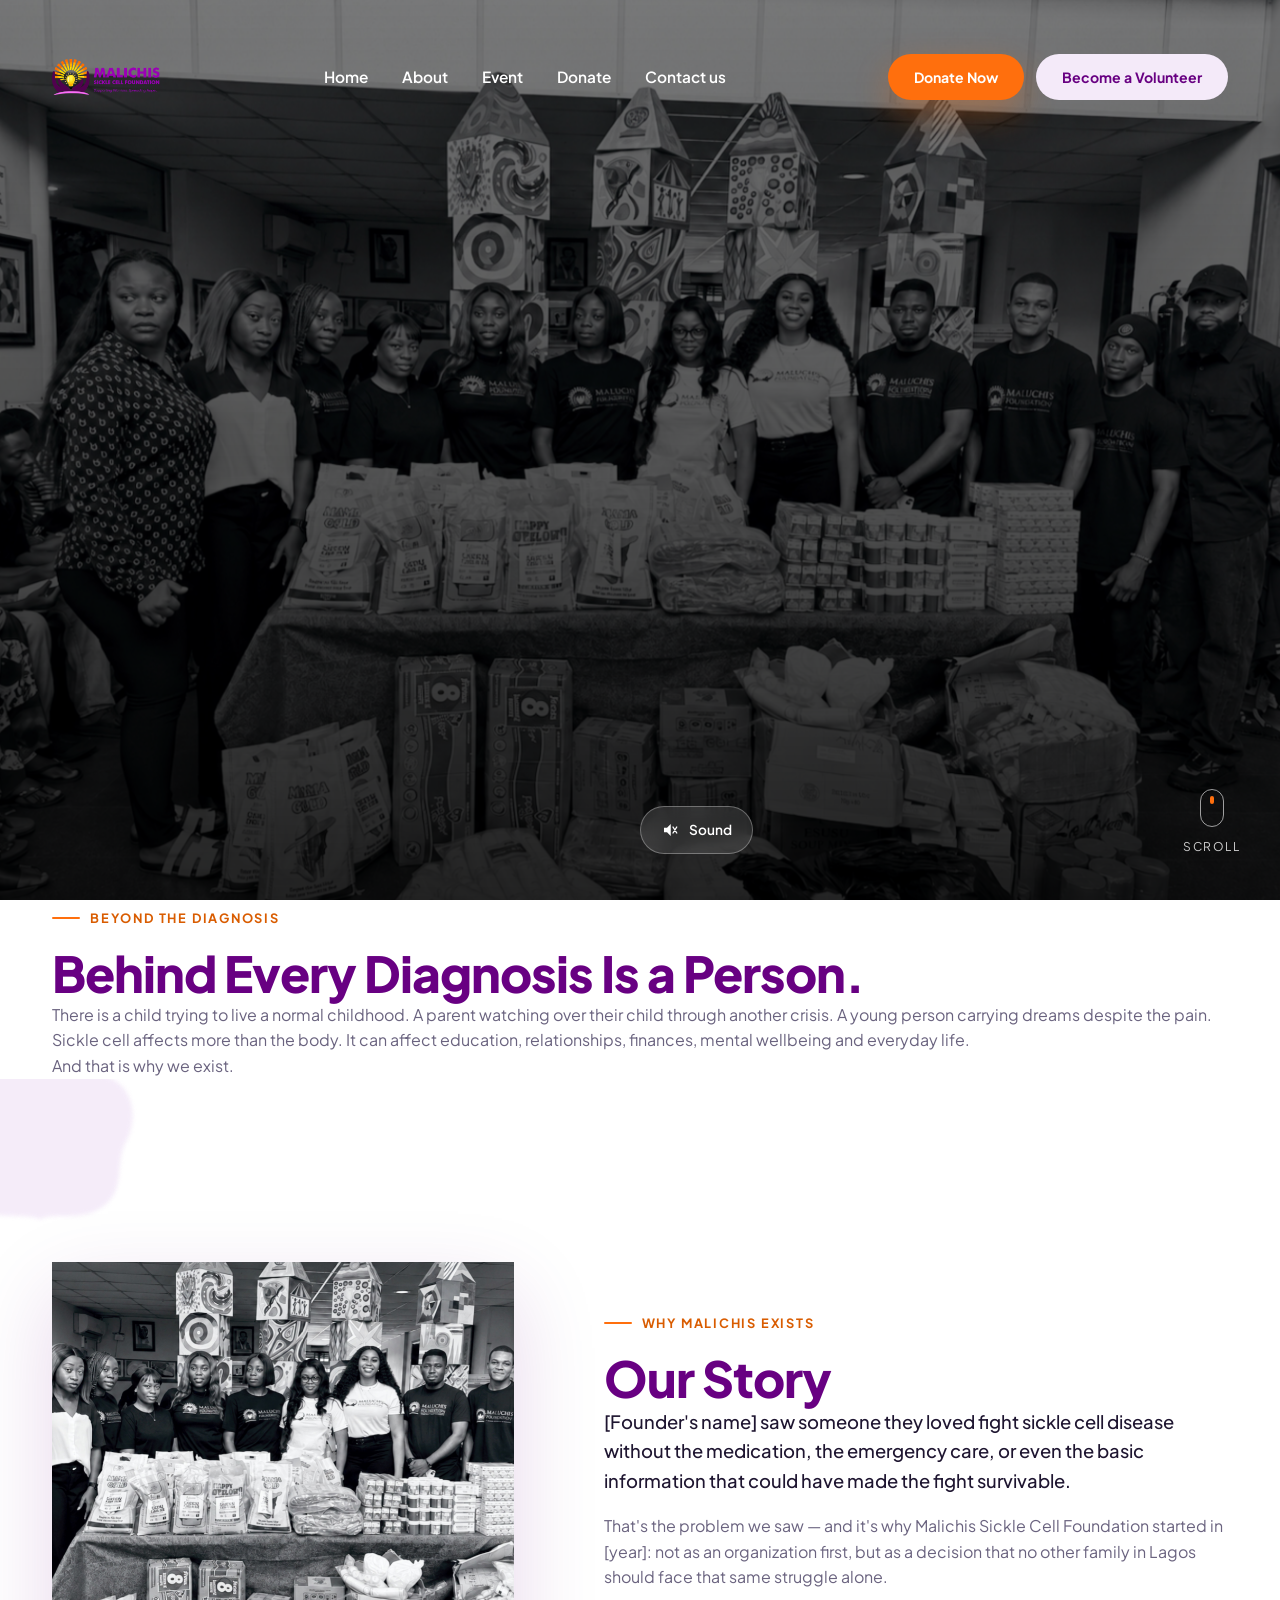
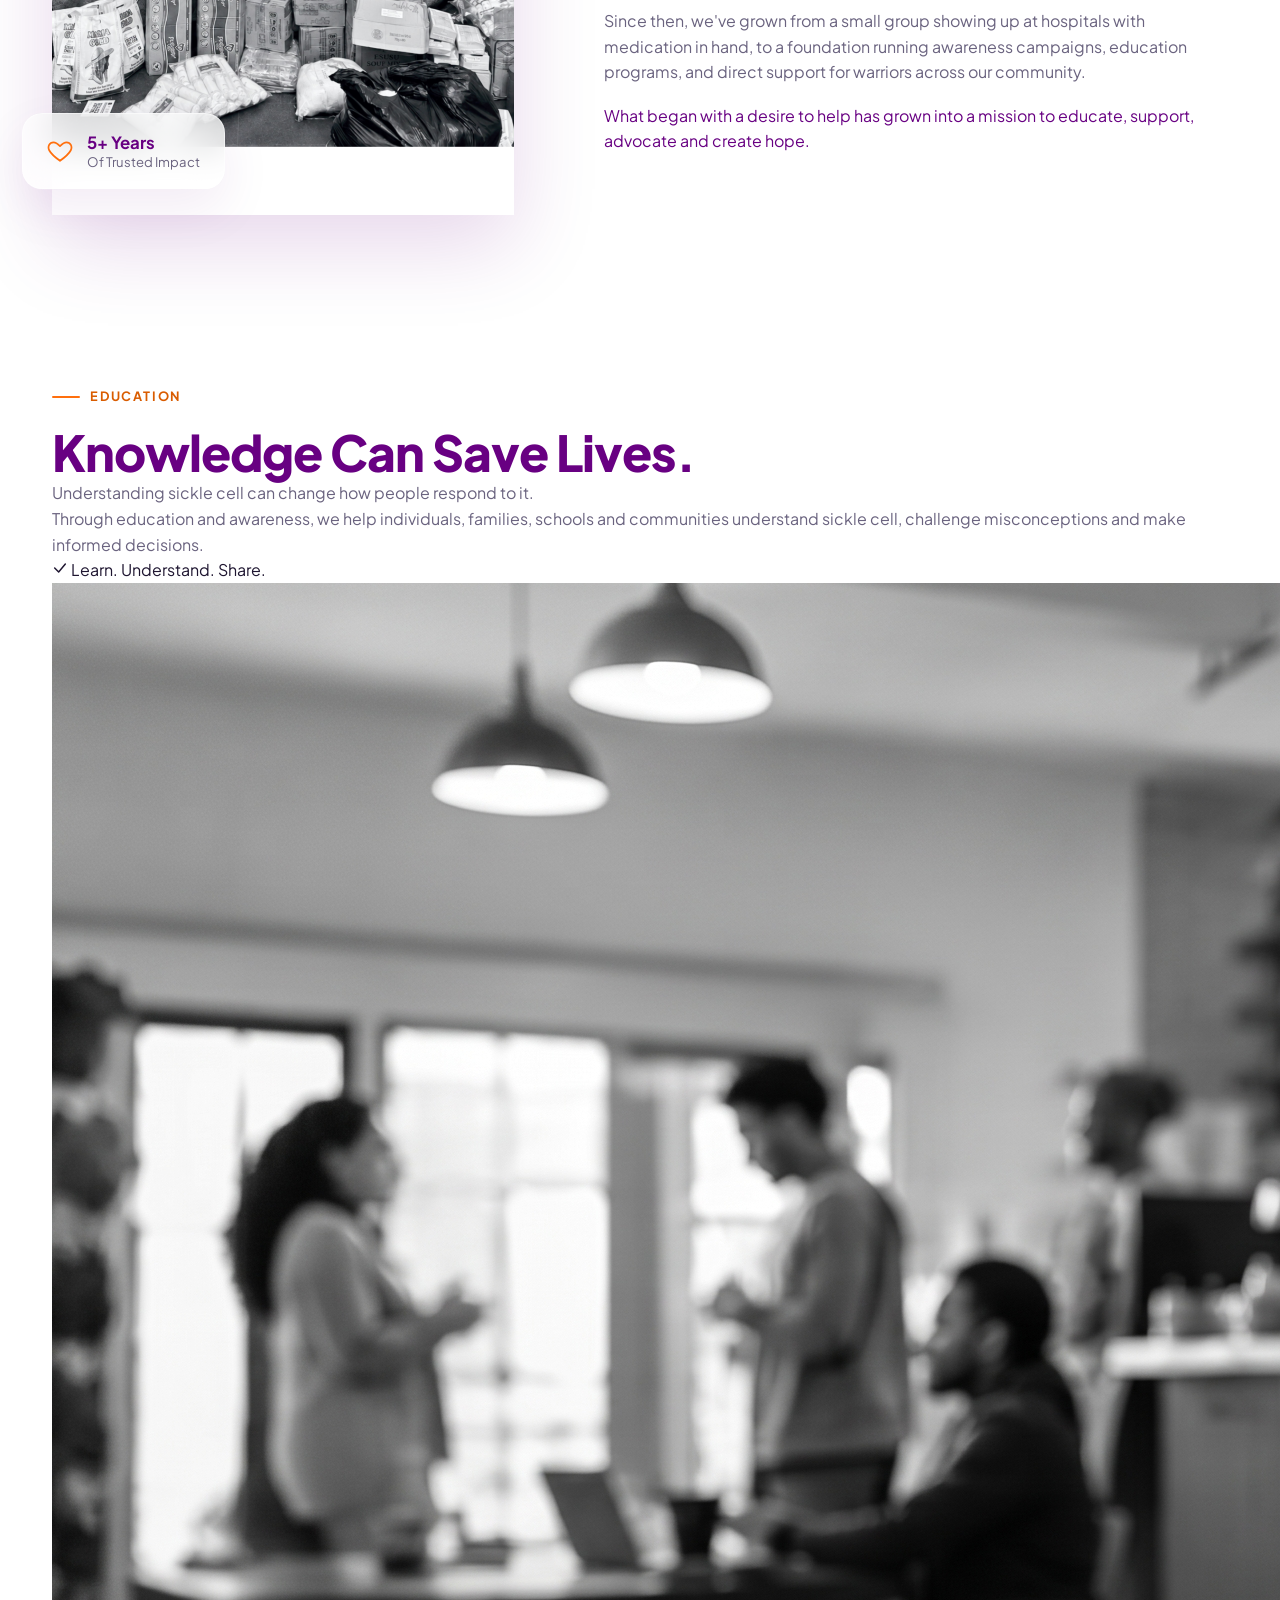
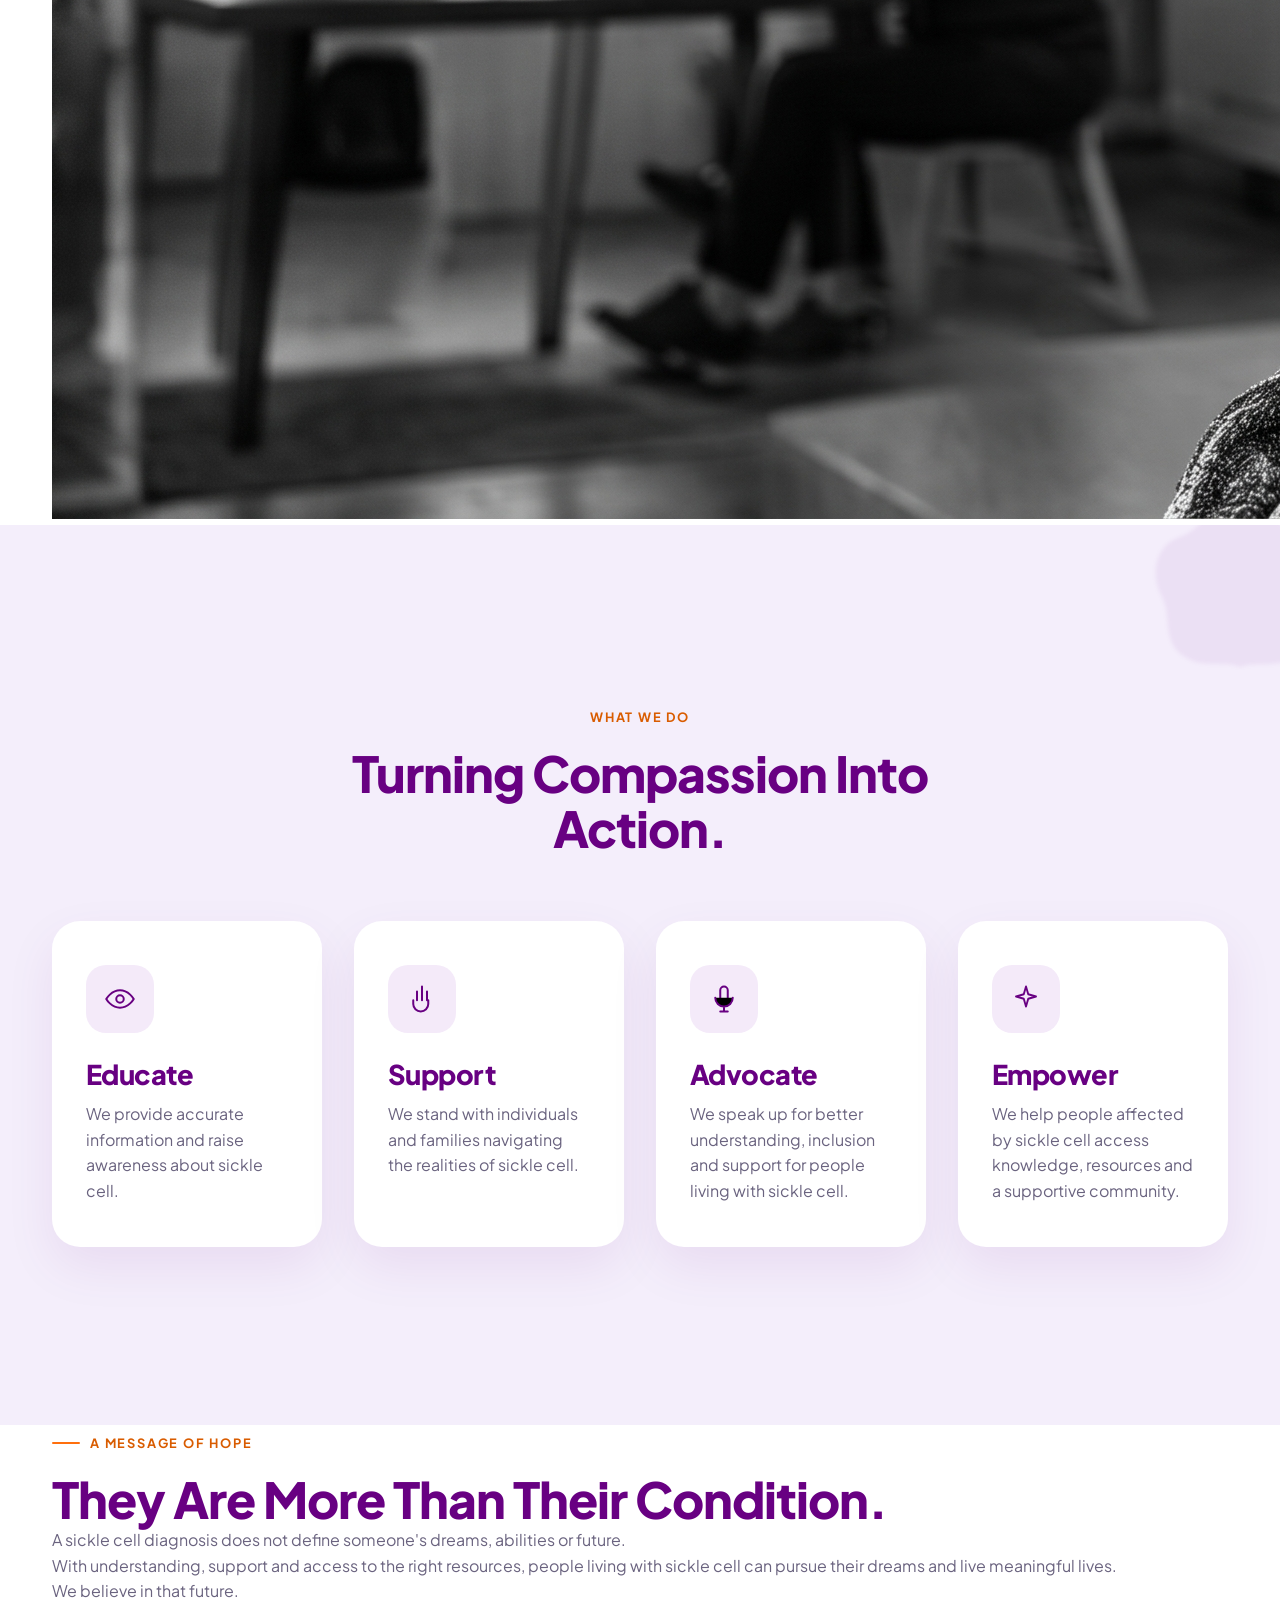
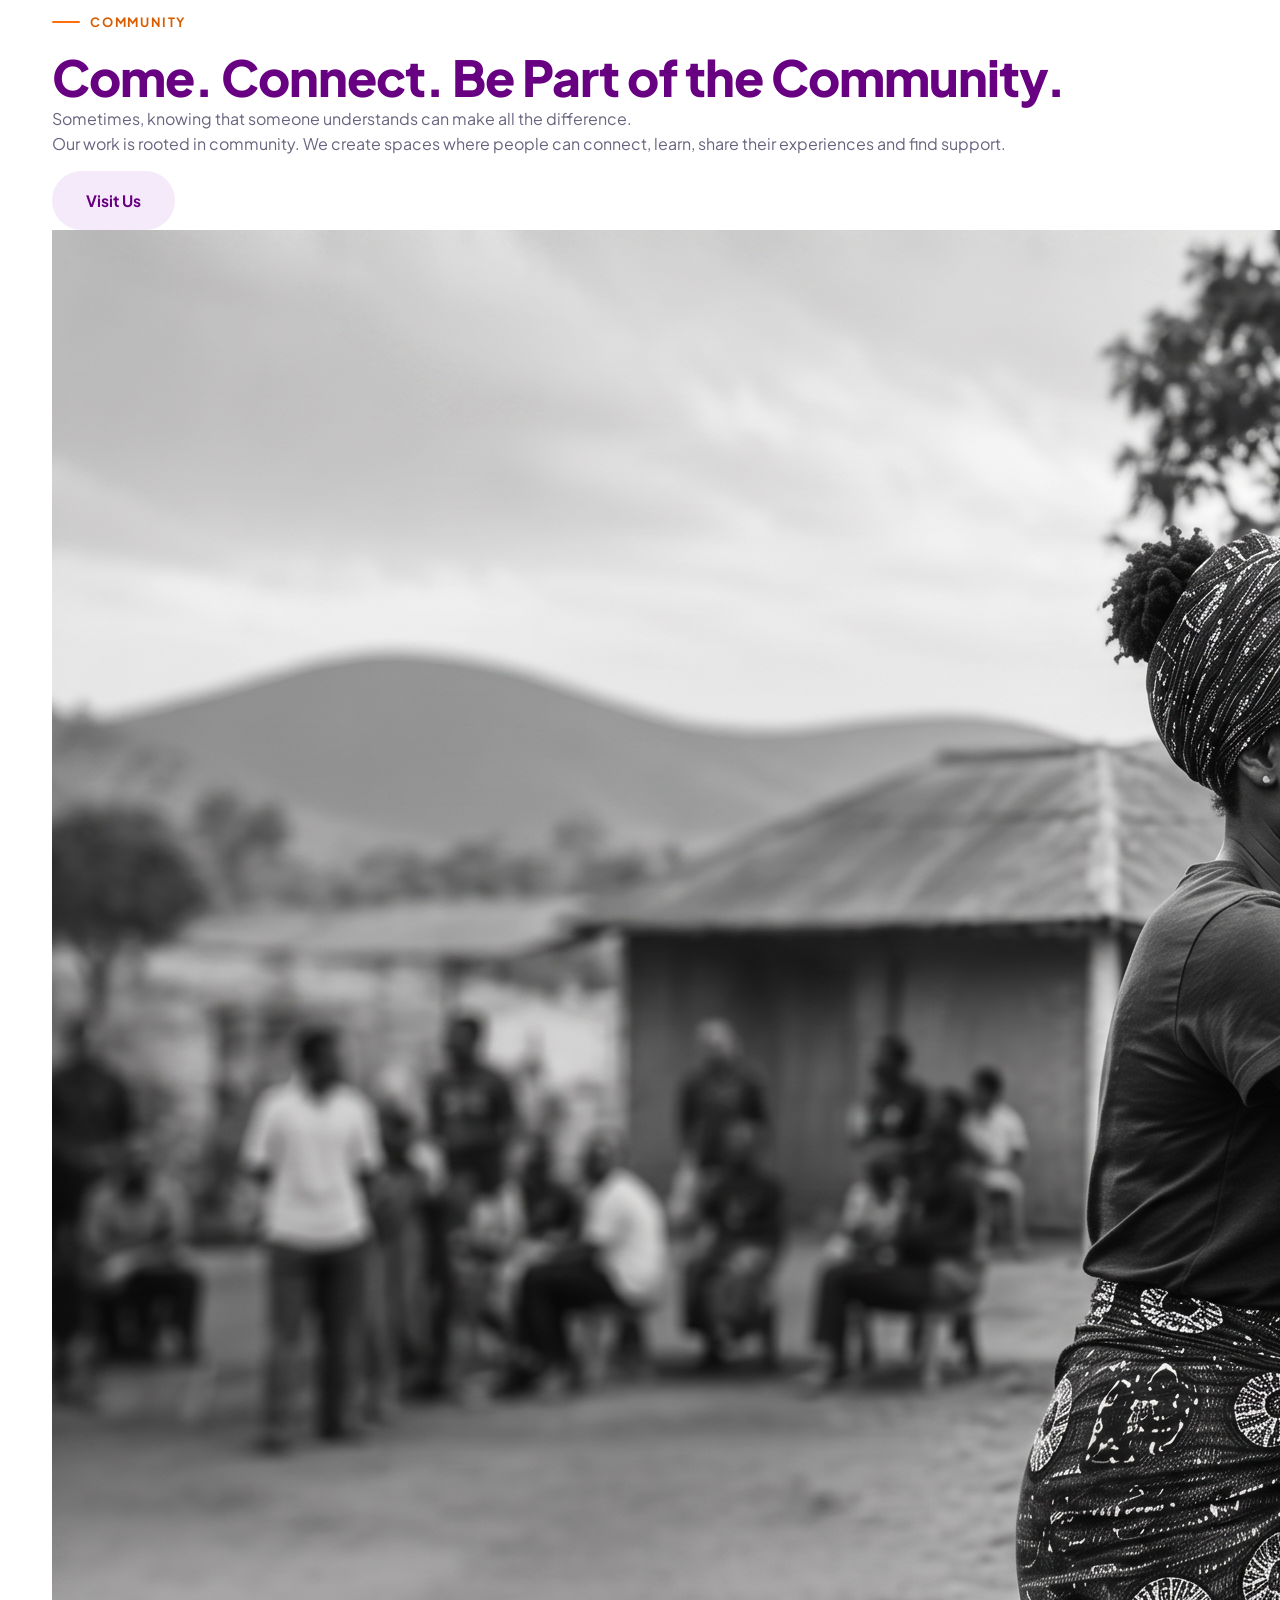
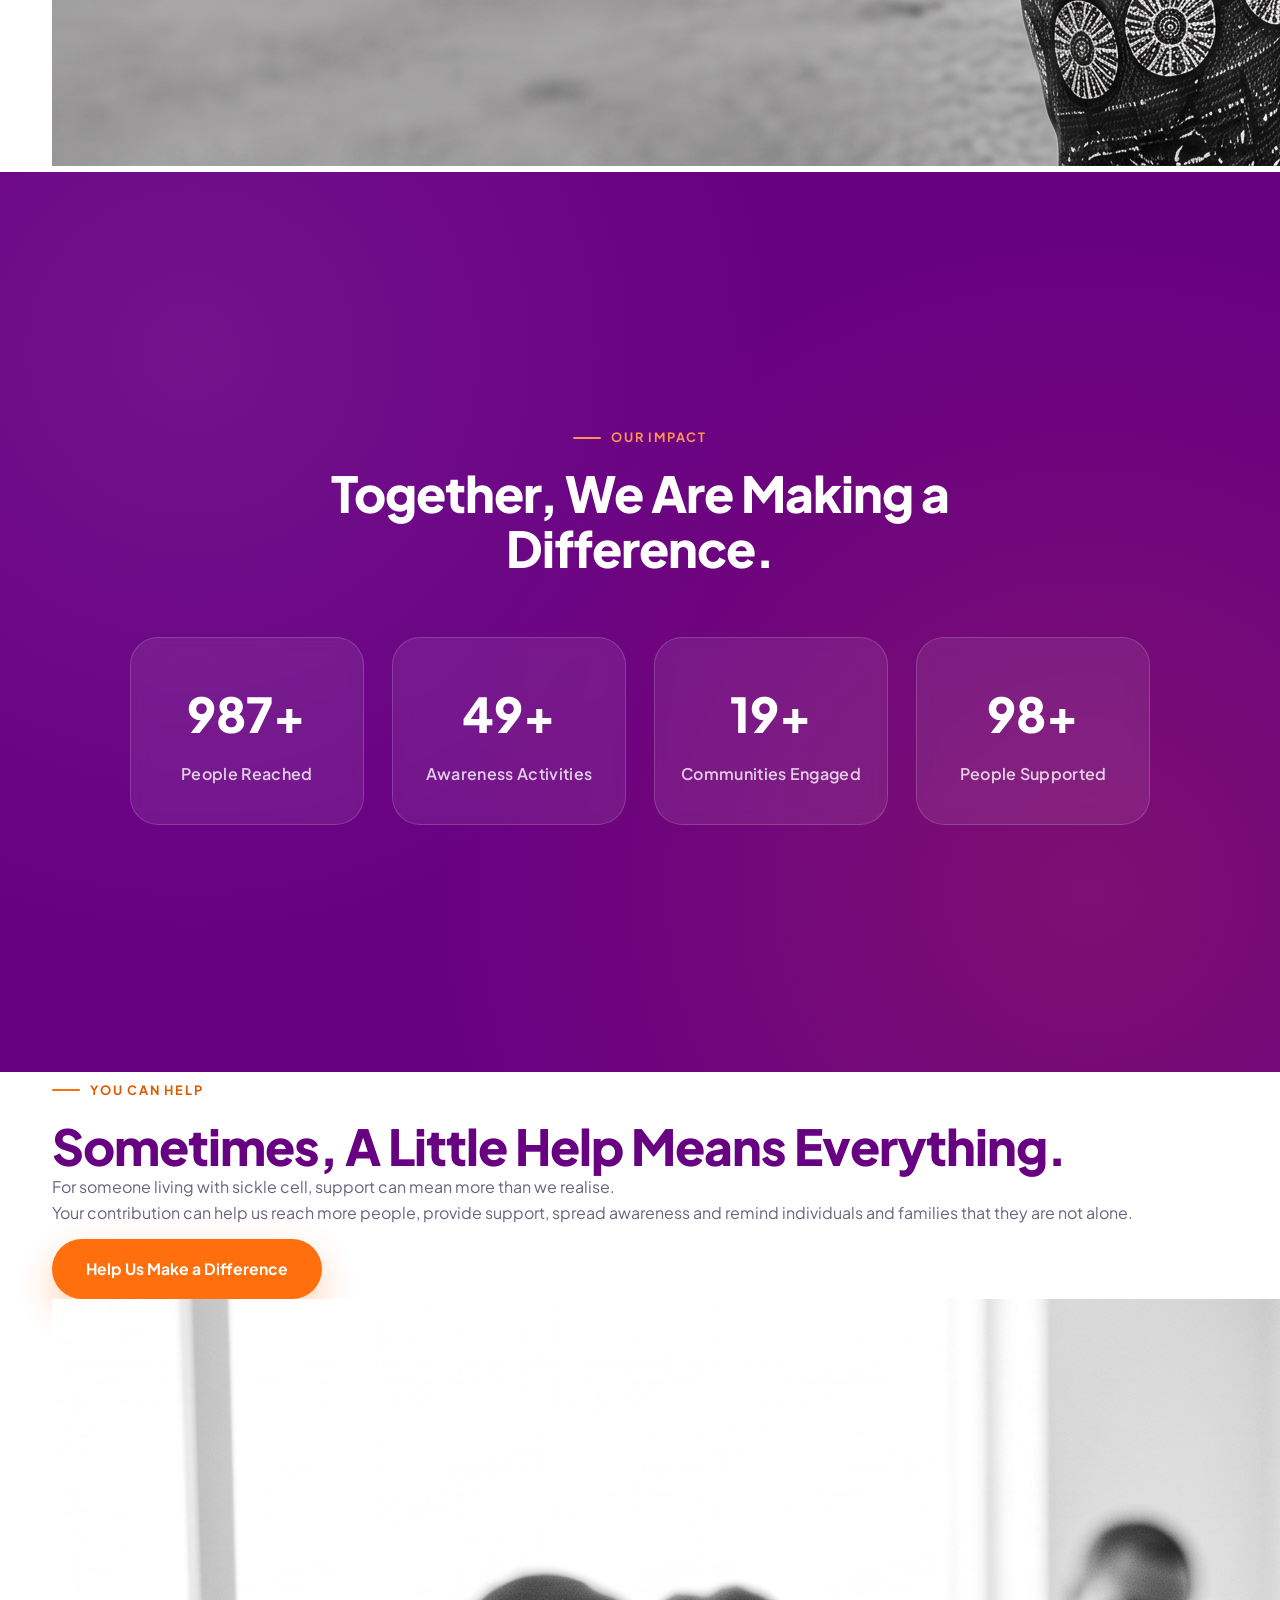
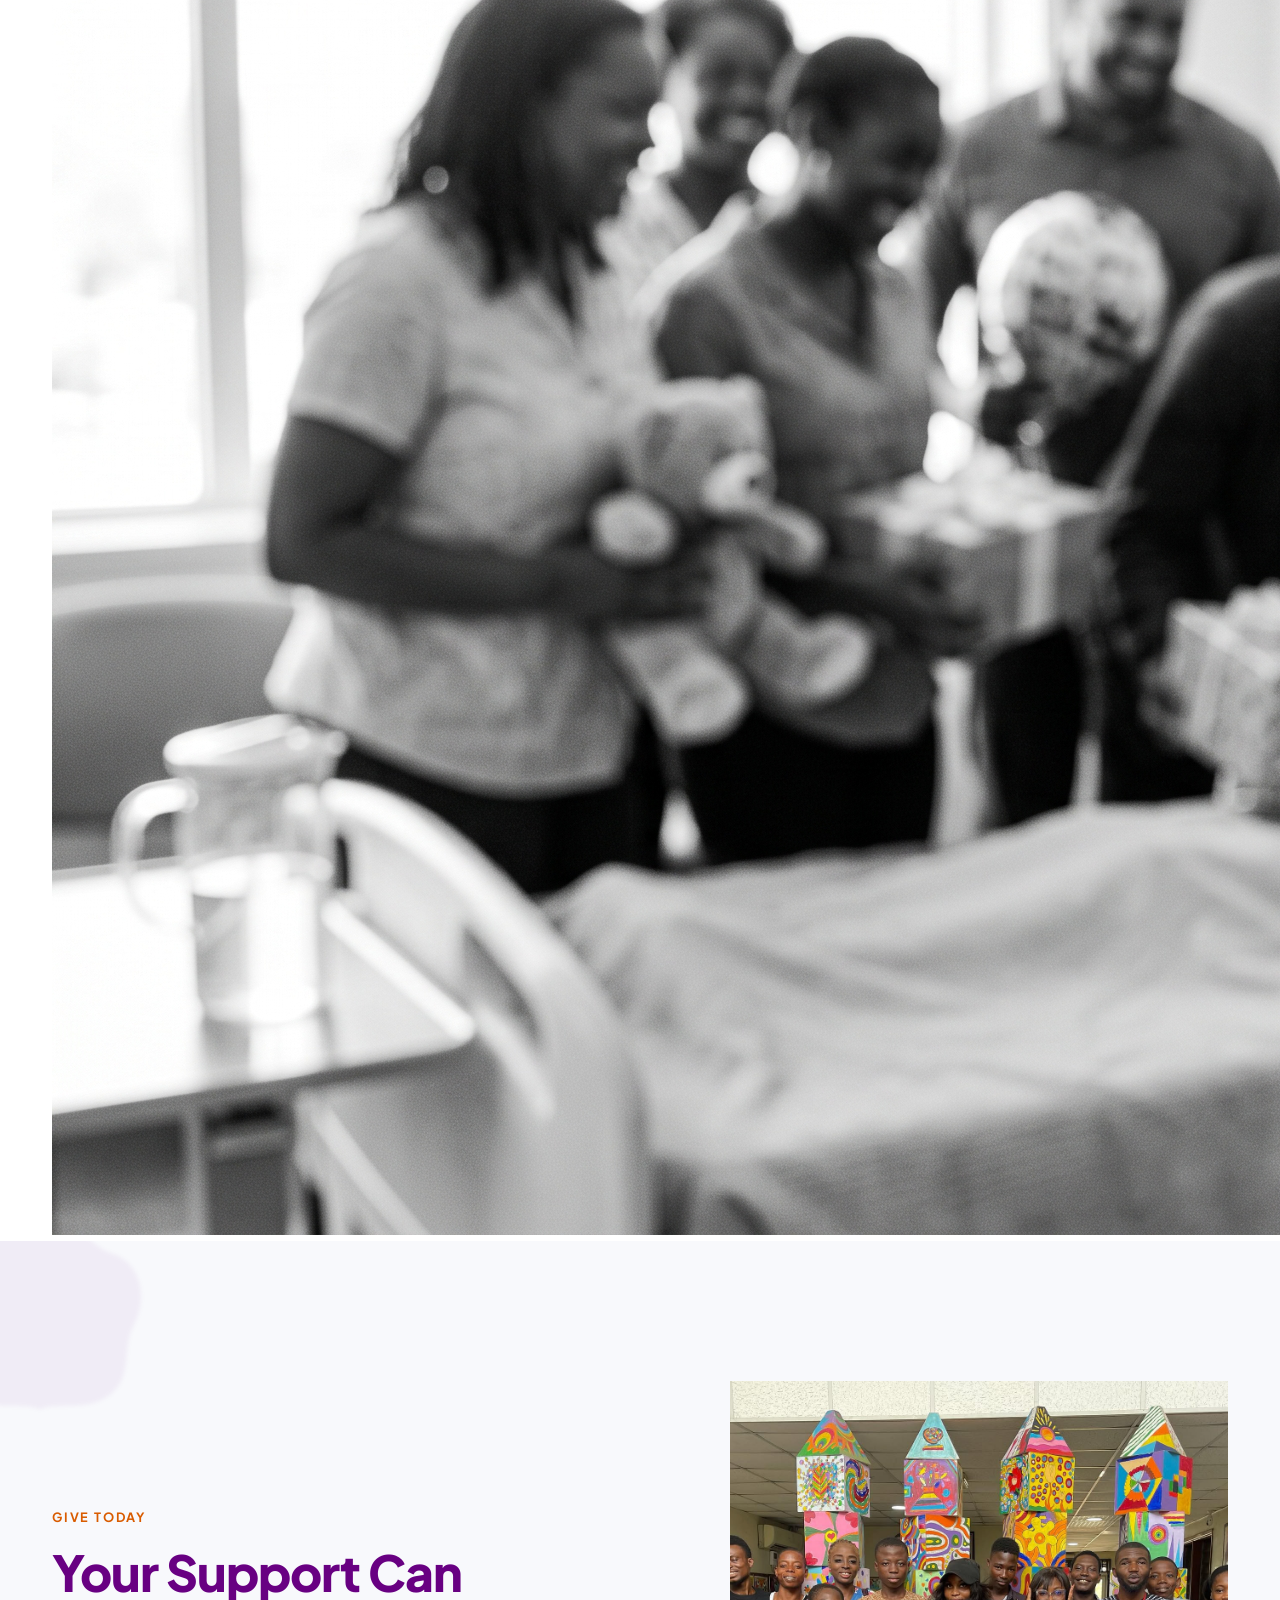
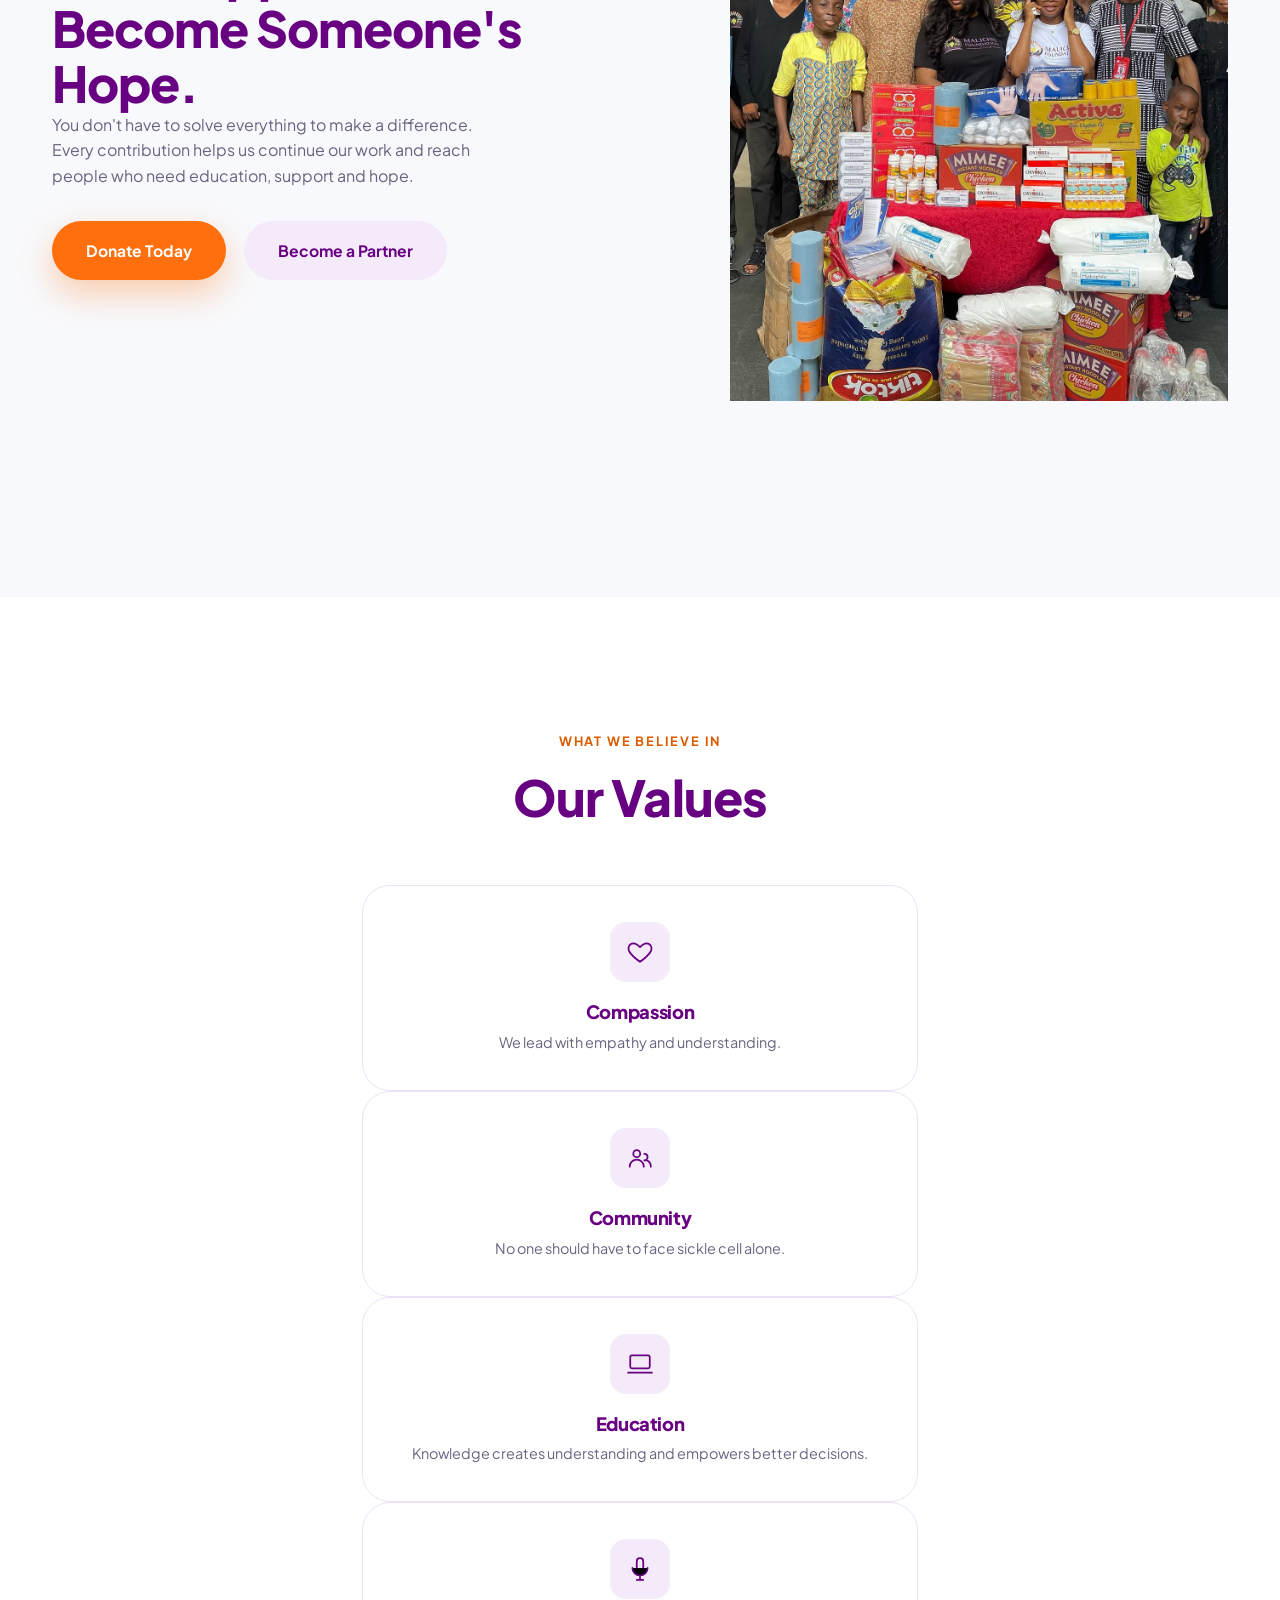
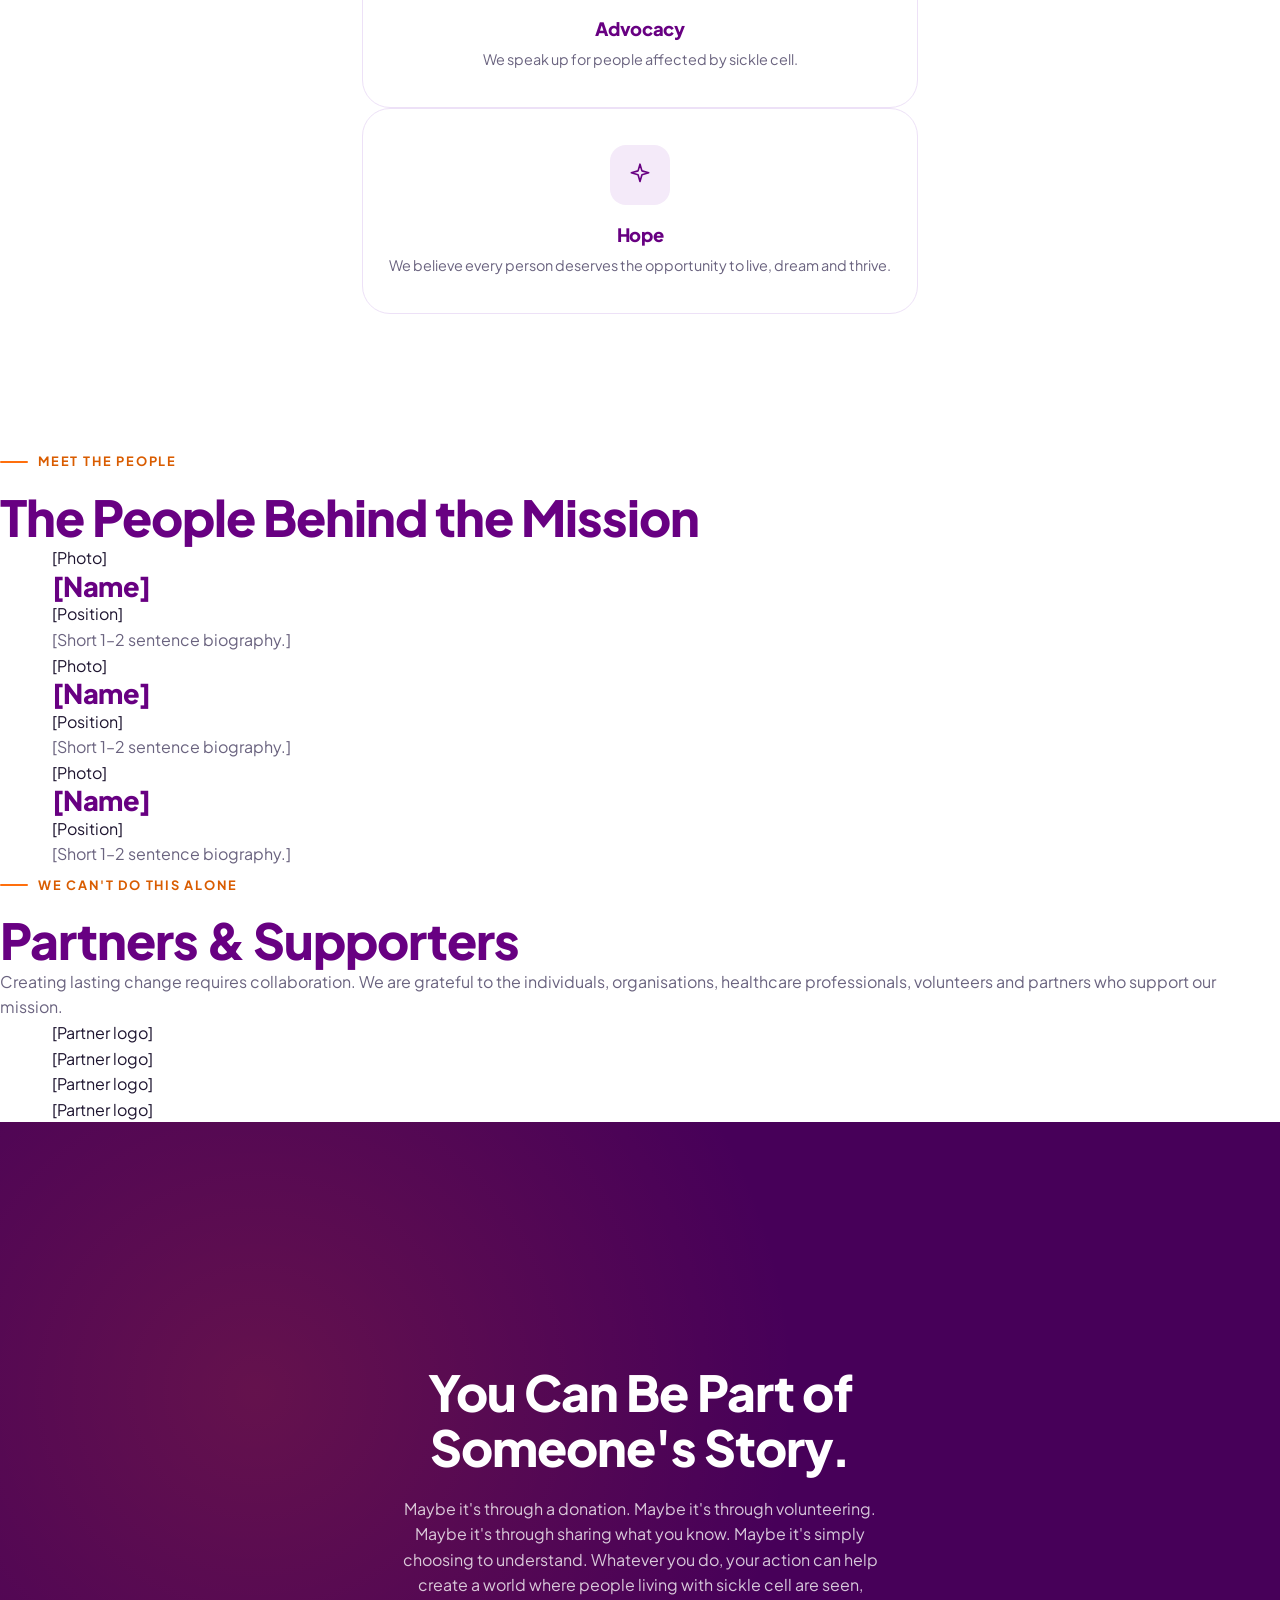
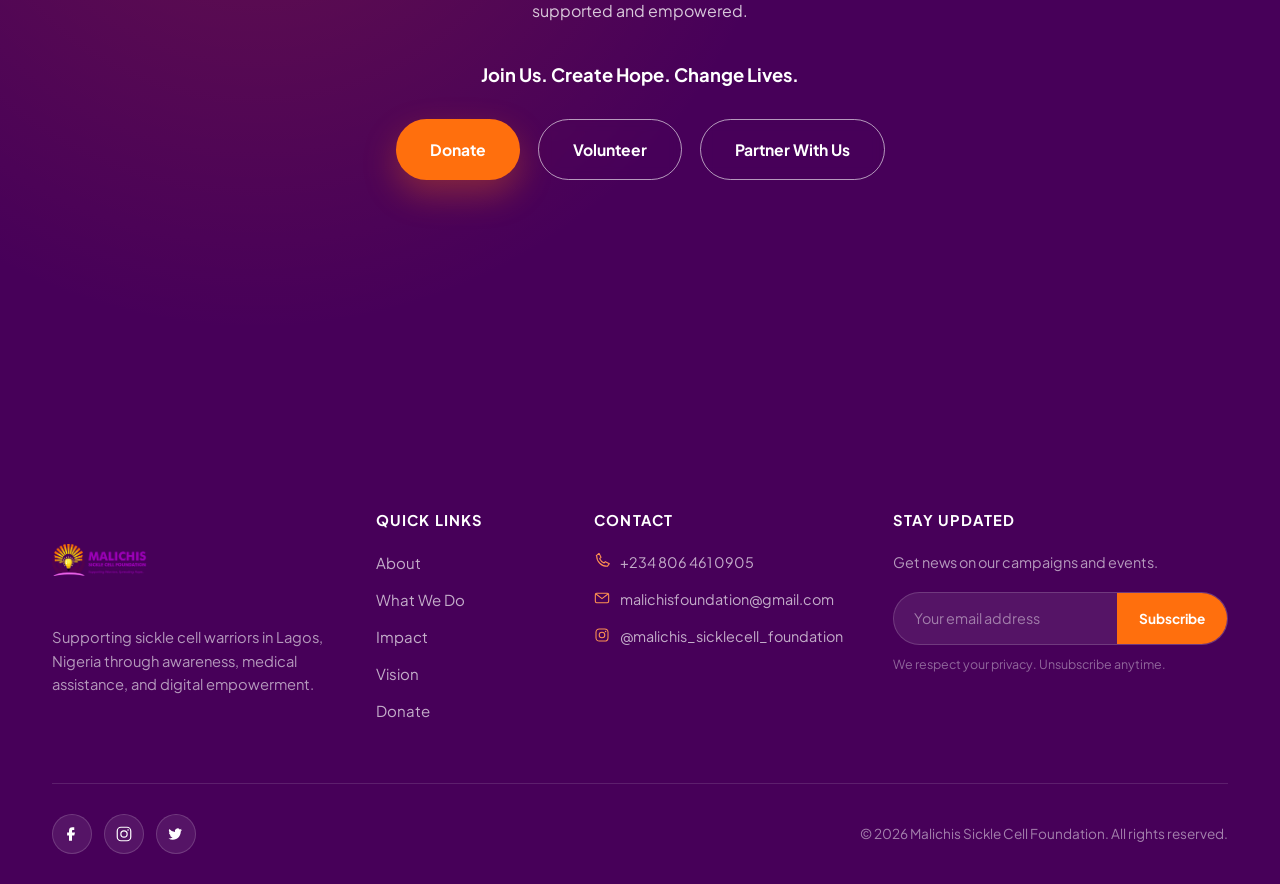
==== commit 22bf855d: "Revise about.html with new content and structure Updated hero section text and added emotional conte" ====
--- a/about.html
+++ b/about.html
@@ -107,11 +107,13 @@
       </svg>
     </div>
     <h1 class="hero-title">
-      <span>We didn't set out to build a foundation.</span>
-      <span>We set out to <em>refuse.</em></span>
+      <span>Every Life Deserves</span>
+      <span>a Chance.</span>
     </h1>
+    <p class="hero-subtext">Sickle cell is more than a condition — it is a daily reality for millions of people and their families. At Malichis, we're working to create a world where no one has to face that journey alone.</p>
     <div class="hero-actions">
-      <a href="#story" class="btn btn-primary">See Our Story</a>
+      <a href="index.html#donate" class="btn btn-primary">Support Our Mission</a>
+      <a href="#story" class="btn btn-outline">Learn More</a>
     </div>
   </div>
 
@@ -127,7 +129,320 @@
   </a>
 </section>
 
-<!-- More About Us sections (Our Story, Team, Journey, etc.) go here next -->
+<!-- ============================================
+     2. THE HUMAN SIDE OF SICKLE CELL
+============================================ -->
+<section class="text-emotion human-side reveal" aria-label="The human side of sickle cell">
+  <div class="container">
+    <p class="eyebrow">Beyond The Diagnosis</p>
+    <h2>Behind Every Diagnosis Is a Person.</h2>
+    <p>There is a child trying to live a normal childhood. A parent watching over their child through another crisis. A young person carrying dreams despite the pain.</p>
+    <p>Sickle cell affects more than the body. It can affect education, relationships, finances, mental wellbeing and everyday life.</p>
+    <p class="closing-line">And that is why we exist.</p>
+  </div>
+</section>
+
+<!-- ============================================
+     3. OUR STORY
+============================================ -->
+<section class="about" id="story">
+  <div class="bloom bloom-float" style="width:220px;height:220px;top:-60px;left:-70px;color:var(--purple-tint);opacity:0.9;"><svg viewBox="0 0 200 200"><use href="#bloom-shape" fill="currentColor"/></svg></div>
+
+  <div class="container about-grid">
+    <div class="about-media reveal-scale">
+      <div class="about-media-frame">
+        <img src="images/malichis4.jpg" alt="A Malichis Sickle Cell Foundation warrior supported by the community" loading="lazy" width="600" height="720" data-parallax-speed="0.1">
+      </div>
+      <div class="about-media-badge">
+        <svg width="26" height="26"><use href="#icon-heart"/></svg>
+        <div><strong>5+ Years</strong><span>Of Trusted Impact</span></div>
+      </div>
+    </div>
+
+    <div class="about-copy reveal">
+      <p class="eyebrow">Why Malichis Exists</p>
+      <h2>Our Story</h2>
+      <p class="lead-text">[Founder's name] saw someone they loved fight sickle cell disease without the medication, the emergency care, or even the basic information that could have made the fight survivable.</p>
+      <p>That's the problem we saw — and it's why Malichis Sickle Cell Foundation started in [year]: not as an organization first, but as a decision that no other family in Lagos should face that same struggle alone.</p>
+      <p>Since then, we've grown from a small group showing up at hospitals with medication in hand, to a foundation running awareness campaigns, education programs, and direct support for warriors across our community.</p>
+      <p class="closing-line" style="color:var(--purple);">What began with a desire to help has grown into a mission to educate, support, advocate and create hope.</p>
+    </div>
+  </div>
+</section>
+
+<!-- ============================================
+     4. EDUCATION VIDEO
+============================================ -->
+<section class="video-feature edu-video" aria-label="Education">
+  <div class="container video-feature-grid">
+    <div class="video-feature-copy reveal">
+      <p class="eyebrow">Education</p>
+      <h2>Knowledge Can Save Lives.</h2>
+      <p>Understanding sickle cell can change how people respond to it.</p>
+      <p>Through education and awareness, we help individuals, families, schools and communities understand sickle cell, challenge misconceptions and make informed decisions.</p>
+      <span class="mini-cta"><svg width="16" height="16"><use href="#icon-check"/></svg> Learn. Understand. Share.</span>
+    </div>
+    <div class="video-feature-media reveal-scale">
+      <video class="feature-video" muted loop playsinline preload="metadata" poster="images/malichis1.jpeg" aria-label="Watch our education video">
+        <source src="images/education.mp4" type="video/mp4">
+      </video>
+    </div>
+  </div>
+</section>
+
+<!-- ============================================
+     5. WHAT WE DO
+============================================ -->
+<section class="wwd" id="what-we-do">
+  <div class="bloom bloom-float-slow" style="width:200px;height:200px;top:-40px;right:-60px;color:rgba(104,0,130,0.06);"><svg viewBox="0 0 200 200"><use href="#bloom-shape" fill="currentColor"/></svg></div>
+
+  <div class="container">
+    <div class="wwd-head reveal">
+      <p class="eyebrow">What We Do</p>
+      <h2>Turning Compassion Into Action.</h2>
+    </div>
+
+    <div class="wwd-grid stagger" style="grid-template-columns:repeat(4,1fr);">
+      <div class="wwd-card reveal" style="--i:0">
+        <div class="wwd-icon"><svg width="30" height="30"><use href="#icon-eye"/></svg></div>
+        <h3>Educate</h3>
+        <p>We provide accurate information and raise awareness about sickle cell.</p>
+      </div>
+      <div class="wwd-card reveal" style="--i:1">
+        <div class="wwd-icon"><svg width="30" height="30"><use href="#icon-hand"/></svg></div>
+        <h3>Support</h3>
+        <p>We stand with individuals and families navigating the realities of sickle cell.</p>
+      </div>
+      <div class="wwd-card reveal" style="--i:2">
+        <div class="wwd-icon"><svg width="30" height="30"><use href="#icon-mic"/></svg></div>
+        <h3>Advocate</h3>
+        <p>We speak up for better understanding, inclusion and support for people living with sickle cell.</p>
+      </div>
+      <div class="wwd-card reveal" style="--i:3">
+        <div class="wwd-icon"><svg width="30" height="30"><use href="#icon-sparkle"/></svg></div>
+        <h3>Empower</h3>
+        <p>We help people affected by sickle cell access knowledge, resources and a supportive community.</p>
+      </div>
+    </div>
+  </div>
+</section>
+
+<!-- ============================================
+     6. A MESSAGE OF HOPE
+============================================ -->
+<section class="text-emotion hope-message reveal" aria-label="A message of hope">
+  <div class="container">
+    <p class="eyebrow">A Message Of Hope</p>
+    <h2>They Are More Than Their Condition.</h2>
+    <p>A sickle cell diagnosis does not define someone's dreams, abilities or future.</p>
+    <p>With understanding, support and access to the right resources, people living with sickle cell can pursue their dreams and live meaningful lives.</p>
+    <p class="closing-line">We believe in that future.</p>
+  </div>
+</section>
+
+<!-- ============================================
+     7. VISIT US / COMMUNITY
+============================================ -->
+<section class="video-feature visit-video" aria-label="Visit our community">
+  <div class="container video-feature-grid is-reversed">
+    <div class="video-feature-copy reveal">
+      <p class="eyebrow">Community</p>
+      <h2>Come. Connect. Be Part of the Community.</h2>
+      <p>Sometimes, knowing that someone understands can make all the difference.</p>
+      <p>Our work is rooted in community. We create spaces where people can connect, learn, share their experiences and find support.</p>
+      <a href="index.html#contact" class="btn btn-ghost-purple" style="margin-top:14px;">Visit Us</a>
+    </div>
+    <div class="video-feature-media reveal-scale">
+      <video class="feature-video" muted loop playsinline preload="metadata" poster="images/malichis3.jpeg" aria-label="Take a look inside our community">
+        <source src="images/visit.mp4" type="video/mp4">
+      </video>
+    </div>
+  </div>
+</section>
+
+<!-- ============================================
+     8. OUR IMPACT
+============================================ -->
+<section class="impact" id="impact">
+  <div class="container">
+    <div class="impact-head reveal">
+      <p class="eyebrow">Our Impact</p>
+      <h2>Together, We Are Making a Difference.</h2>
+    </div>
+
+    <div class="impact-grid stagger">
+      <div class="impact-card reveal" style="--i:0">
+        <div class="impact-num"><span class="counter" data-target="1000" data-suffix="+">0</span></div>
+        <p>People Reached</p>
+      </div>
+      <div class="impact-card reveal" style="--i:1">
+        <div class="impact-num"><span class="counter" data-target="50" data-suffix="+">0</span></div>
+        <p>Awareness Activities</p>
+      </div>
+      <div class="impact-card reveal" style="--i:2">
+        <div class="impact-num"><span class="counter" data-target="20" data-suffix="+">0</span></div>
+        <p>Communities Engaged</p>
+      </div>
+      <div class="impact-card reveal" style="--i:3">
+        <div class="impact-num"><span class="counter" data-target="100" data-suffix="+">0</span></div>
+        <p>People Supported</p>
+      </div>
+    </div>
+  </div>
+</section>
+
+<!-- ============================================
+     9. HELP VIDEO
+============================================ -->
+<section class="video-feature help-video" aria-label="How you can help">
+  <div class="container video-feature-grid">
+    <div class="video-feature-copy reveal">
+      <p class="eyebrow">You Can Help</p>
+      <h2>Sometimes, A Little Help Means Everything.</h2>
+      <p>For someone living with sickle cell, support can mean more than we realise.</p>
+      <p>Your contribution can help us reach more people, provide support, spread awareness and remind individuals and families that they are not alone.</p>
+      <a href="index.html#donate" class="btn btn-primary" style="margin-top:14px;">Help Us Make a Difference</a>
+    </div>
+    <div class="video-feature-media reveal-scale">
+      <video class="feature-video" muted loop playsinline preload="metadata" poster="images/malichis.jpeg" aria-label="See how you can help">
+        <source src="images/help.mp4" type="video/mp4">
+      </video>
+    </div>
+  </div>
+</section>
+
+<!-- ============================================
+     10. DONATE
+============================================ -->
+<section class="donate" id="donate">
+  <div class="bloom bloom-float" style="width:240px;height:240px;top:-50px;left:-80px;color:rgba(104,0,130,0.05);"><svg viewBox="0 0 200 200"><use href="#bloom-shape" fill="currentColor"/></svg></div>
+
+  <div class="container">
+    <div class="donate-layout">
+      <div class="donate-copy reveal">
+        <p class="eyebrow">Give Today</p>
+        <h2>Your Support Can Become Someone's Hope.</h2>
+        <p>You don't have to solve everything to make a difference. Every contribution helps us continue our work and reach people who need education, support and hope.</p>
+        <div class="donate-actions">
+          <a href="index.html#donate" class="btn btn-primary">Donate Today</a>
+          <a href="index.html#contact" class="btn btn-ghost-purple">Become a Partner</a>
+        </div>
+      </div>
+
+      <div class="donate-visual reveal-scale">
+        <img src="images/donate.jpg" alt="Support Malichis Sickle Cell Foundation" loading="lazy">
+      </div>
+    </div>
+  </div>
+</section>
+
+<!-- ============================================
+     11. OUR VALUES
+============================================ -->
+<section class="why" id="values">
+  <div class="container">
+    <div class="why-head reveal">
+      <p class="eyebrow">What We Believe In</p>
+      <h2>Our Values</h2>
+    </div>
+
+    <div class="values-grid stagger">
+      <div class="why-card reveal" style="--i:0">
+        <div class="why-icon"><svg width="26" height="26"><use href="#icon-heart"/></svg></div>
+        <h3>Compassion</h3>
+        <p>We lead with empathy and understanding.</p>
+      </div>
+      <div class="why-card reveal" style="--i:1">
+        <div class="why-icon"><svg width="26" height="26"><use href="#icon-users"/></svg></div>
+        <h3>Community</h3>
+        <p>No one should have to face sickle cell alone.</p>
+      </div>
+      <div class="why-card reveal" style="--i:2">
+        <div class="why-icon"><svg width="26" height="26"><use href="#icon-laptop"/></svg></div>
+        <h3>Education</h3>
+        <p>Knowledge creates understanding and empowers better decisions.</p>
+      </div>
+      <div class="why-card reveal" style="--i:3">
+        <div class="why-icon"><svg width="26" height="26"><use href="#icon-mic"/></svg></div>
+        <h3>Advocacy</h3>
+        <p>We speak up for people affected by sickle cell.</p>
+      </div>
+      <div class="why-card reveal" style="--i:4">
+        <div class="why-icon"><svg width="26" height="26"><use href="#icon-sparkle"/></svg></div>
+        <h3>Hope</h3>
+        <p>We believe every person deserves the opportunity to live, dream and thrive.</p>
+      </div>
+    </div>
+  </div>
+</section>
+
+<!-- ============================================
+     12. OUR TEAM
+============================================ -->
+<section class="team" id="team">
+  <div class="team-head reveal">
+    <p class="eyebrow">Meet The People</p>
+    <h2>The People Behind the Mission</h2>
+  </div>
+
+  <div class="container">
+    <div class="team-grid stagger">
+      <div class="team-card reveal" style="--i:0">
+        <div class="team-photo">[Photo]</div>
+        <h3>[Name]</h3>
+        <span class="team-role">[Position]</span>
+        <p class="bio">[Short 1–2 sentence biography.]</p>
+      </div>
+      <div class="team-card reveal" style="--i:1">
+        <div class="team-photo">[Photo]</div>
+        <h3>[Name]</h3>
+        <span class="team-role">[Position]</span>
+        <p class="bio">[Short 1–2 sentence biography.]</p>
+      </div>
+      <div class="team-card reveal" style="--i:2">
+        <div class="team-photo">[Photo]</div>
+        <h3>[Name]</h3>
+        <span class="team-role">[Position]</span>
+        <p class="bio">[Short 1–2 sentence biography.]</p>
+      </div>
+    </div>
+  </div>
+</section>
+
+<!-- ============================================
+     13. PARTNERS & SUPPORTERS
+============================================ -->
+<section class="partners" id="partners">
+  <div class="partners-head reveal">
+    <p class="eyebrow">We Can't Do This Alone</p>
+    <h2>Partners &amp; Supporters</h2>
+    <p>Creating lasting change requires collaboration. We are grateful to the individuals, organisations, healthcare professionals, volunteers and partners who support our mission.</p>
+  </div>
+  <div class="container">
+    <div class="partners-row reveal">
+      <div class="partner-logo">[Partner logo]</div>
+      <div class="partner-logo">[Partner logo]</div>
+      <div class="partner-logo">[Partner logo]</div>
+      <div class="partner-logo">[Partner logo]</div>
+    </div>
+  </div>
+</section>
+
+<!-- ============================================
+     14. FINAL EMOTIONAL CTA
+============================================ -->
+<section class="cta">
+  <div class="container cta-inner reveal">
+    <h2>You Can Be Part of Someone's Story.</h2>
+    <p>Maybe it's through a donation. Maybe it's through volunteering. Maybe it's through sharing what you know. Maybe it's simply choosing to understand. Whatever you do, your action can help create a world where people living with sickle cell are seen, supported and empowered.</p>
+    <p style="color:var(--white);font-weight:700;font-size:1.15rem;margin-bottom:30px;">Join Us. Create Hope. Change Lives.</p>
+    <div class="cta-actions">
+      <a href="index.html#donate" class="btn btn-primary">Donate</a>
+      <a href="index.html#contact" class="btn btn-outline">Volunteer</a>
+      <a href="index.html#contact" class="btn btn-outline">Partner With Us</a>
+    </div>
+  </div>
+</section>
 
 </main>
 
--- a/style.css
+++ b/style.css
@@ -392,21 +392,48 @@
   .hero-content { padding-top: 60px; }
 }
 
-/* About Us hero — centered layout, lighter font, minimal content */
+/* About Us hero — centered layout, brand typography, bloom-signature motif */
 .hero-content.is-centered {
   align-items: center;
   text-align: center;
-  max-width: 900px;
+  max-width: 780px;
   margin: 0 auto;
+  position: relative;
 }
 .hero-content.is-centered .hero-title {
   align-items: center;
-  font-family: 'General Sans', var(--font-display);
+  font-size: clamp(1.5rem, 2.9vw, 2.4rem);
   font-weight: 500;
-  font-size: clamp(1.3rem, 2.4vw, 2.1rem);
   letter-spacing: -0.005em;
-}
-.hero-content.is-centered .hero-actions { justify-content: center; }
+  position: relative;
+  z-index: 2;
+}
+.hero-content.is-centered .hero-title em {
+  font-family: var(--font-serif);
+  font-style: italic;
+  font-weight: 600;
+  color: var(--orange-light);
+}
+.hero-content.is-centered .hero-actions { justify-content: center; position: relative; z-index: 2; }
+
+.hero-bloom-signature {
+  position: absolute;
+  top: 50%; left: 50%;
+  width: 520px; height: 520px;
+  transform: translate(-50%, -50%);
+  z-index: 1;
+  pointer-events: none;
+}
+.hero-bloom-signature svg { width: 100%; height: 100%; overflow: visible; }
+.hero-bloom-signature path {
+  fill: none;
+  stroke: url(#bloomSignatureGradient);
+  stroke-width: 1;
+  opacity: 0;
+}
+@media (max-width: 620px) {
+  .hero-bloom-signature { width: 340px; height: 340px; }
+}
 
 /* ============================================
    ABOUT
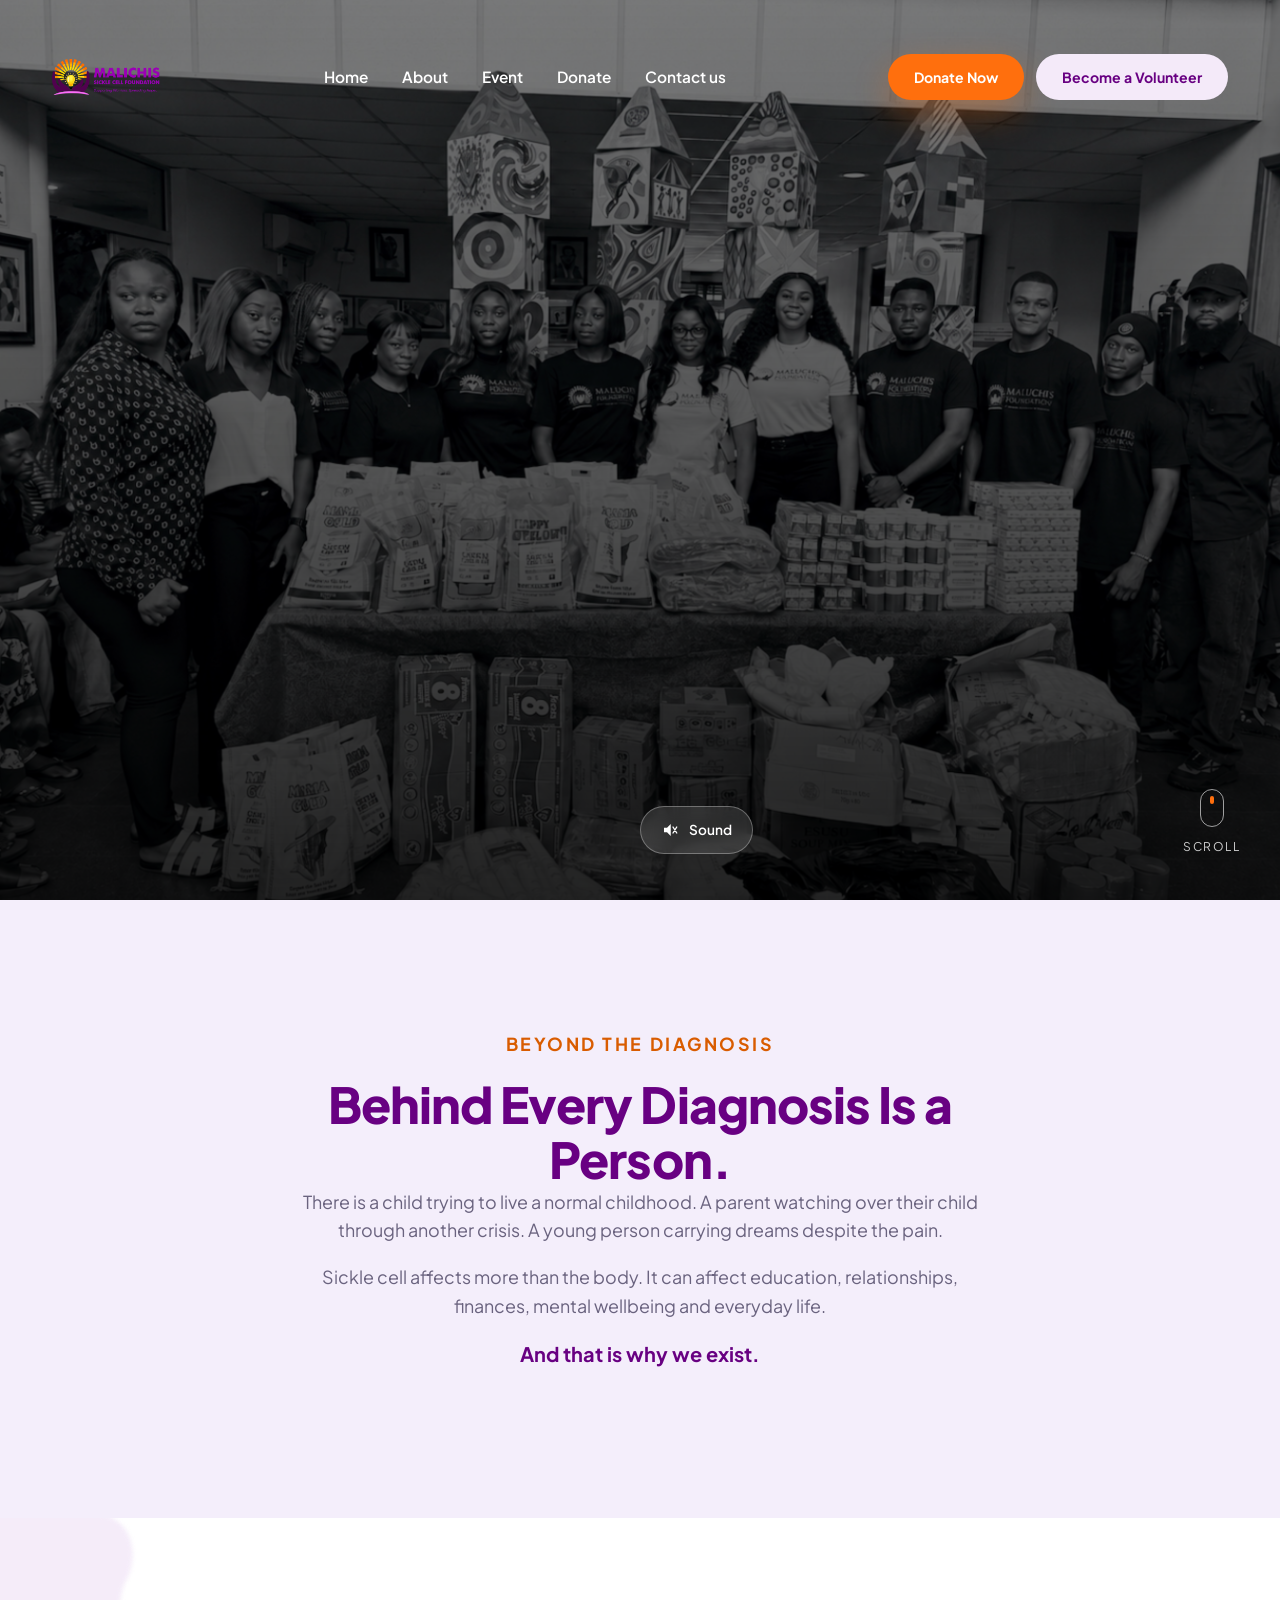
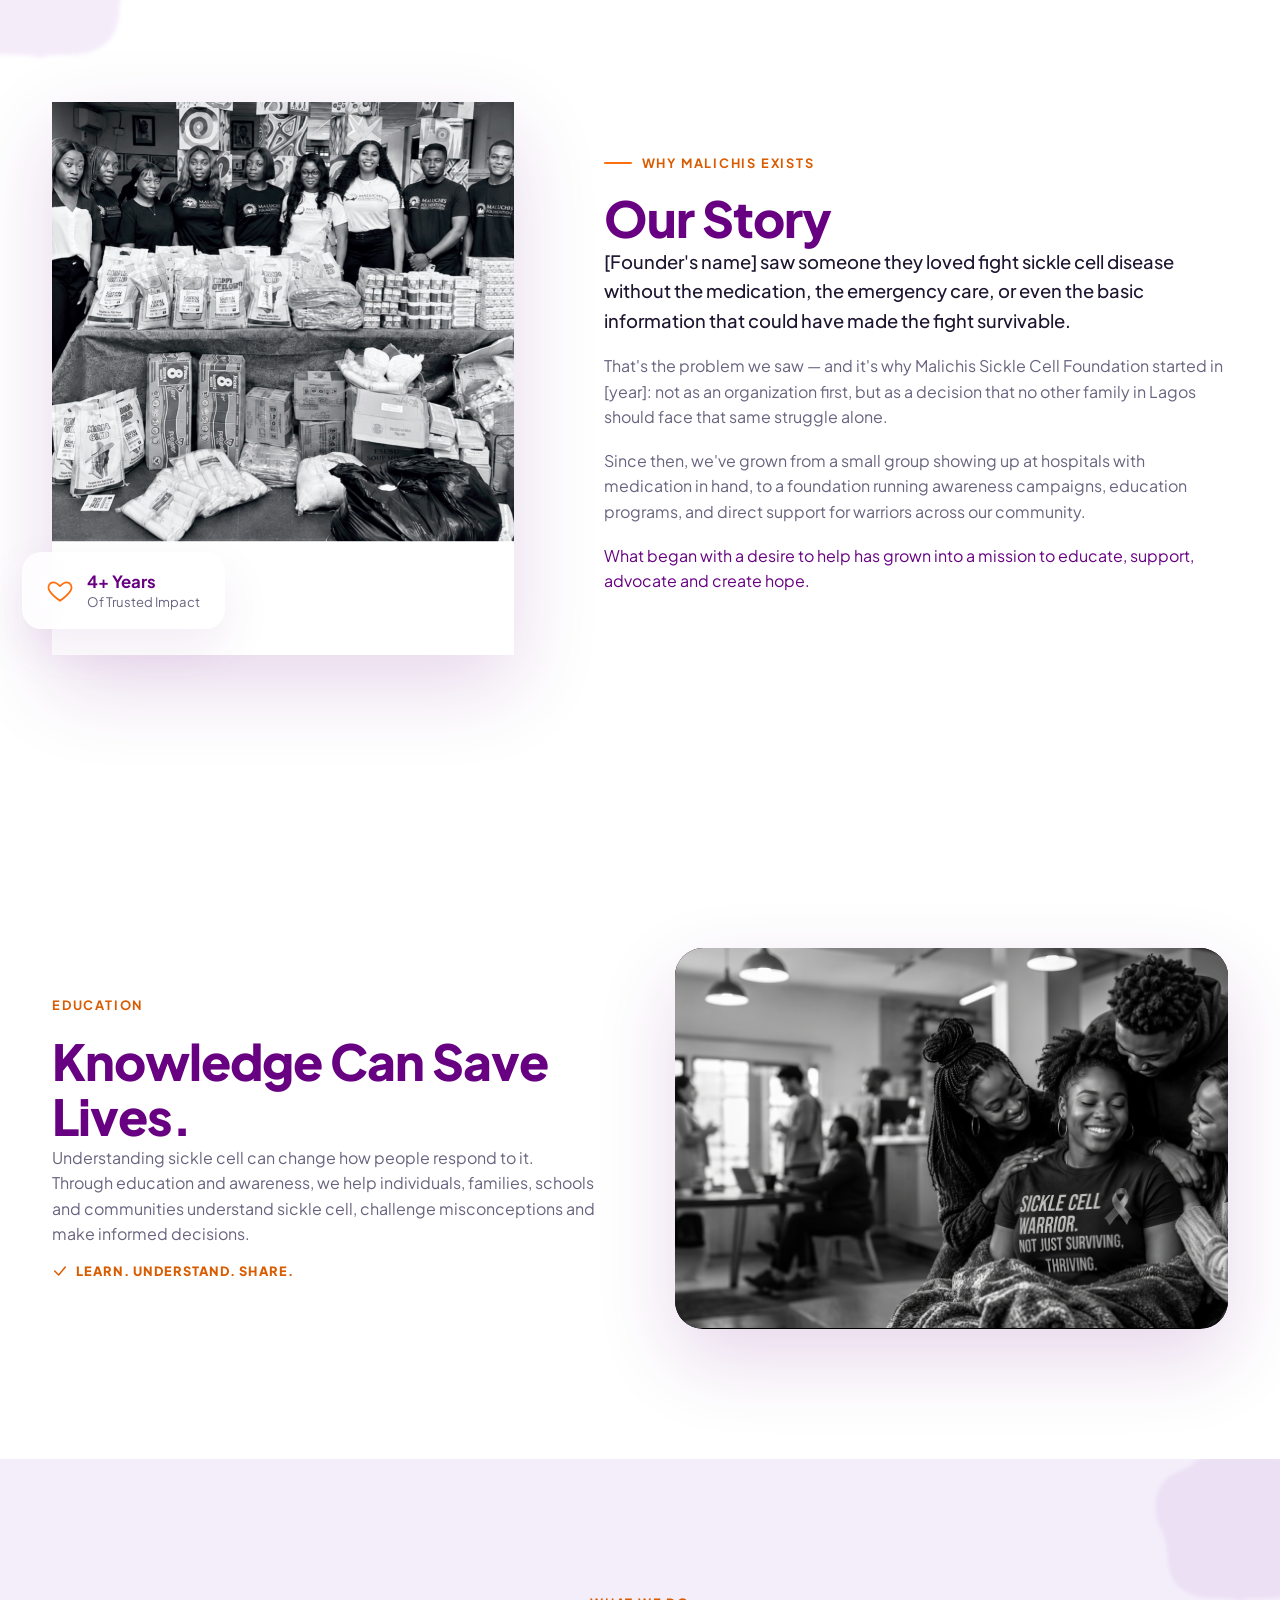
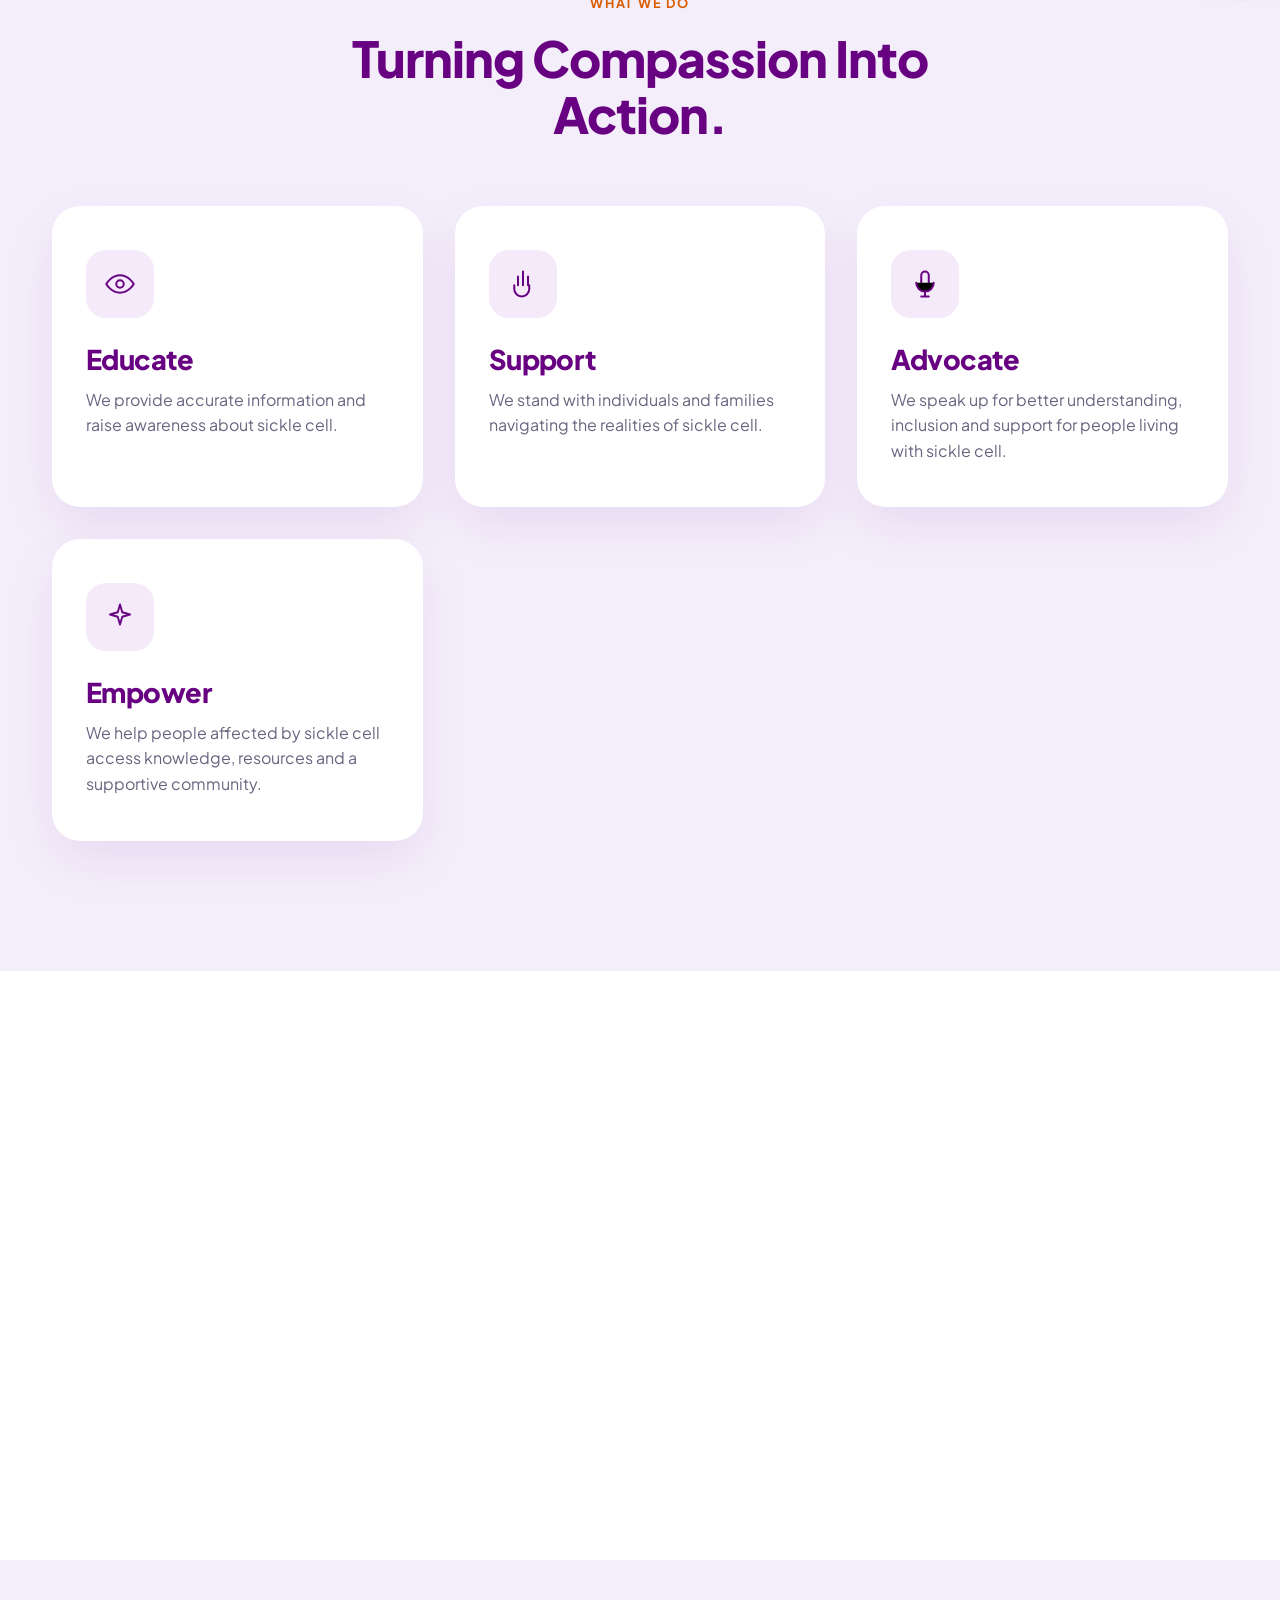
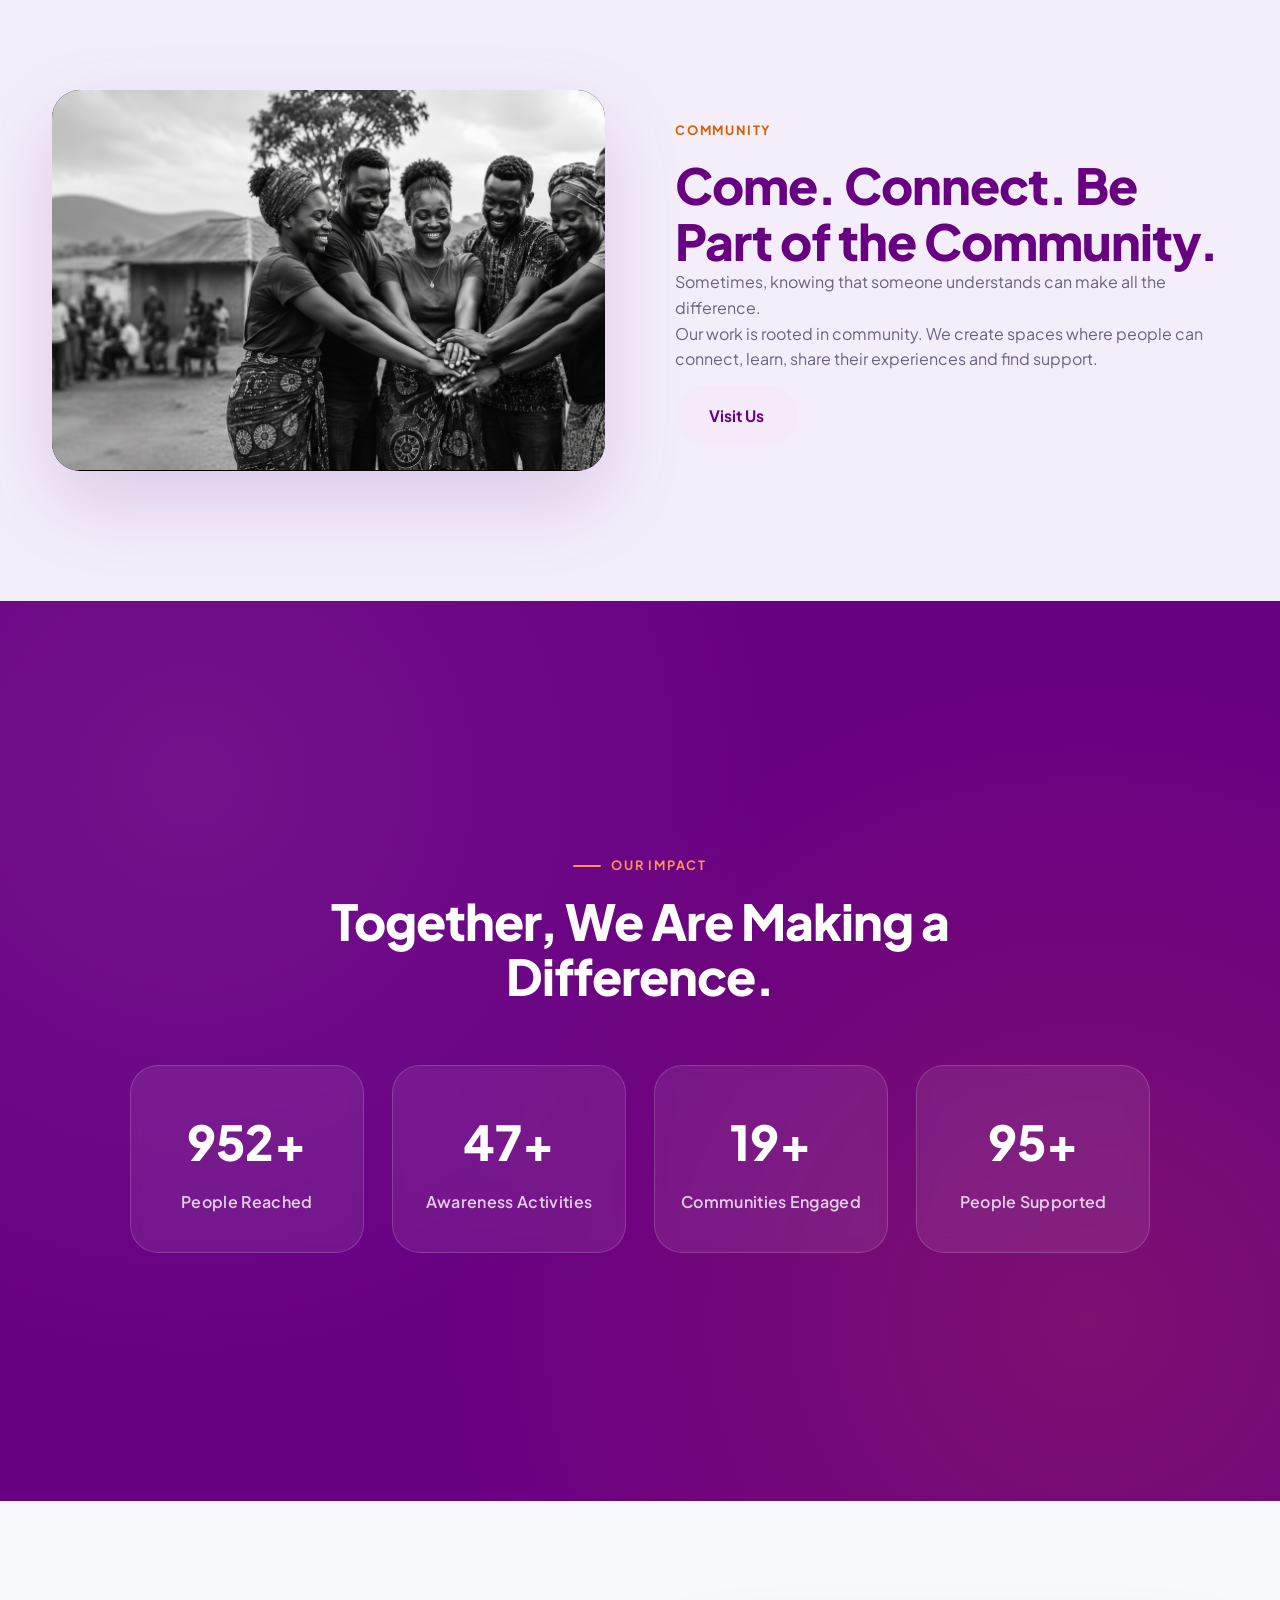
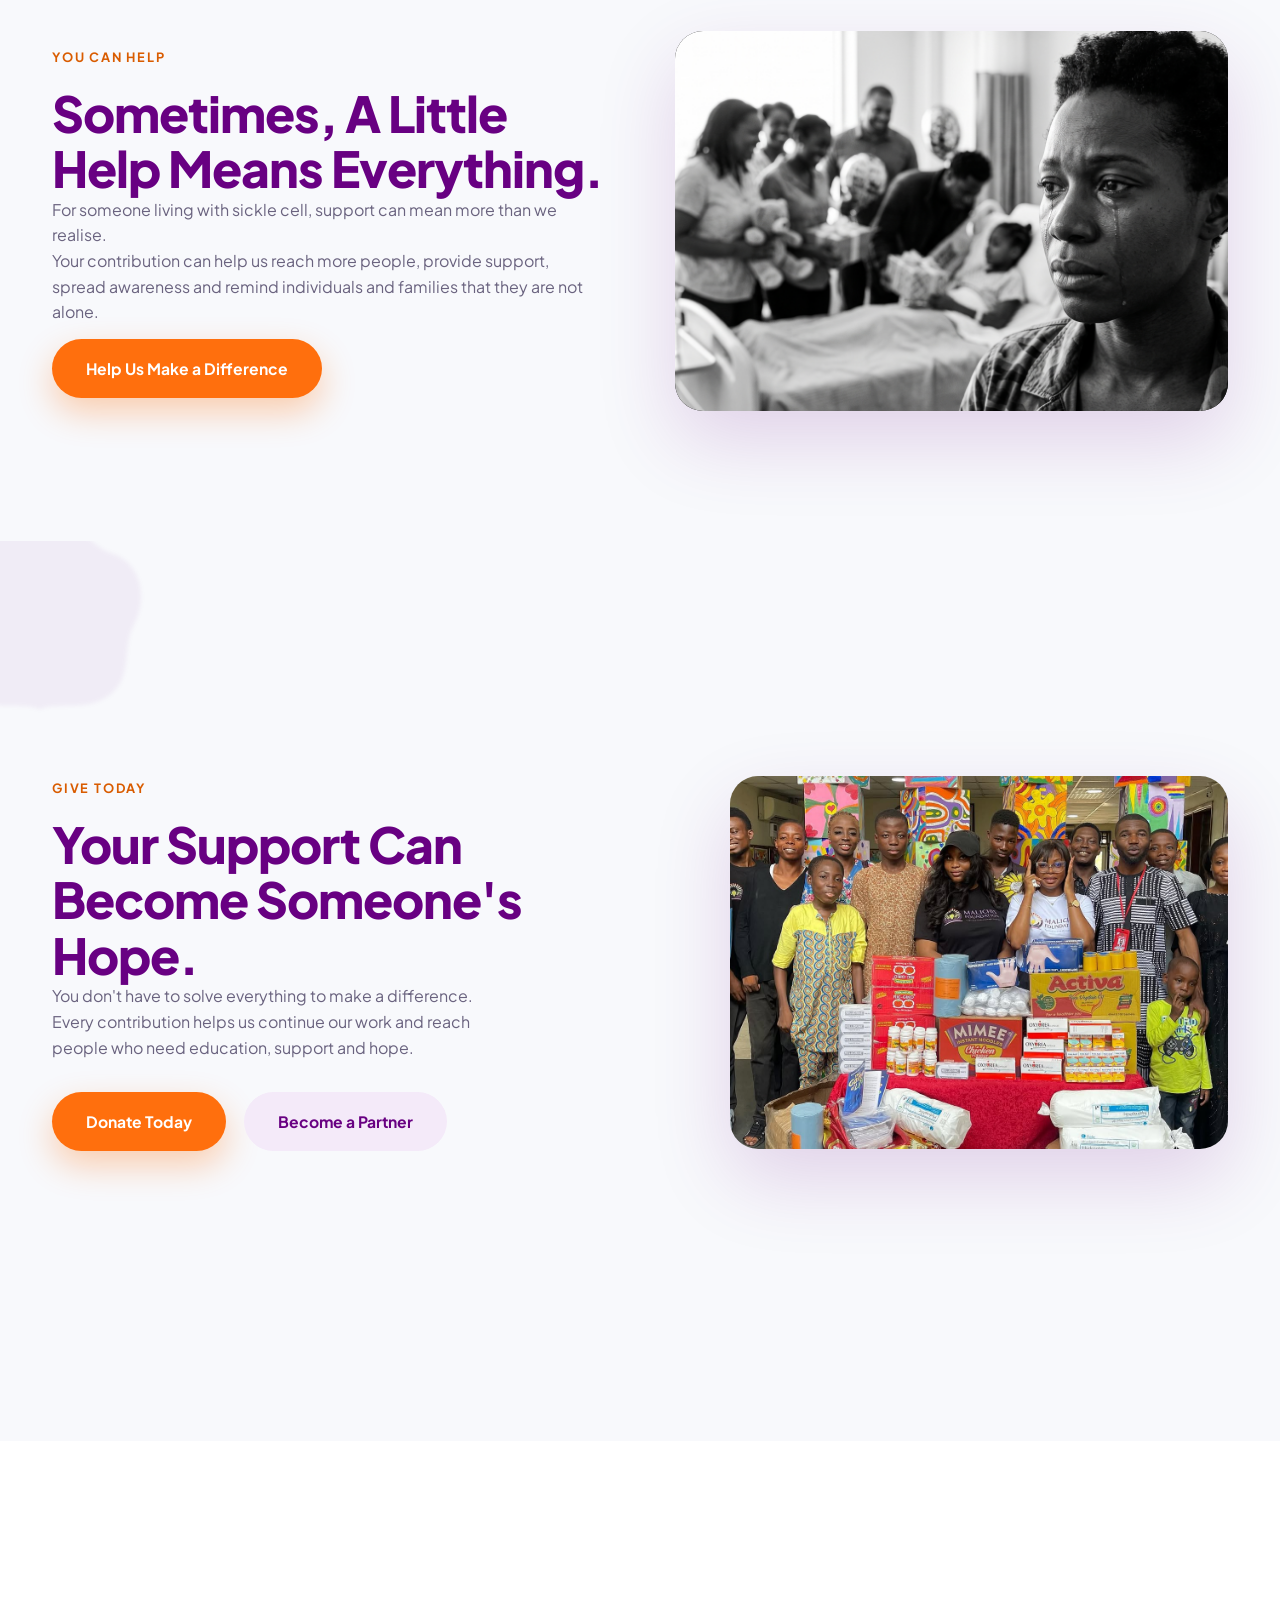
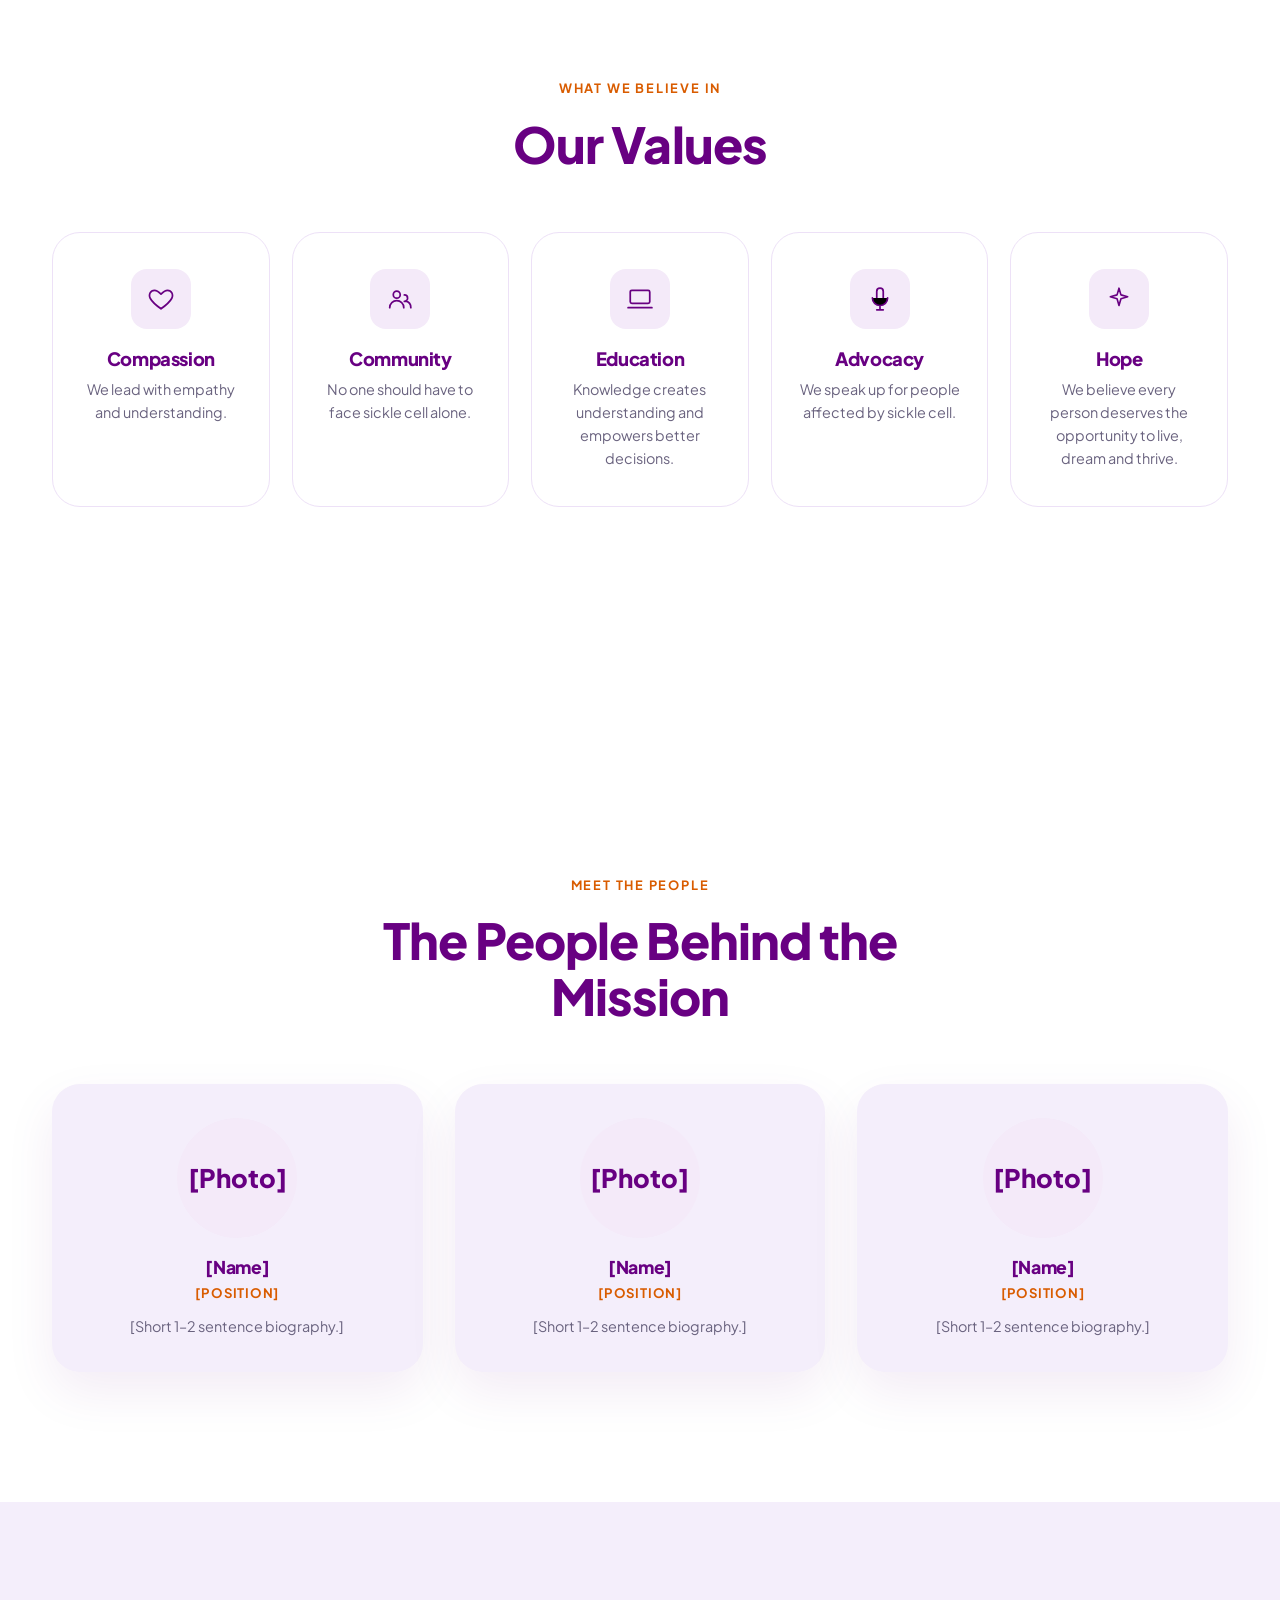
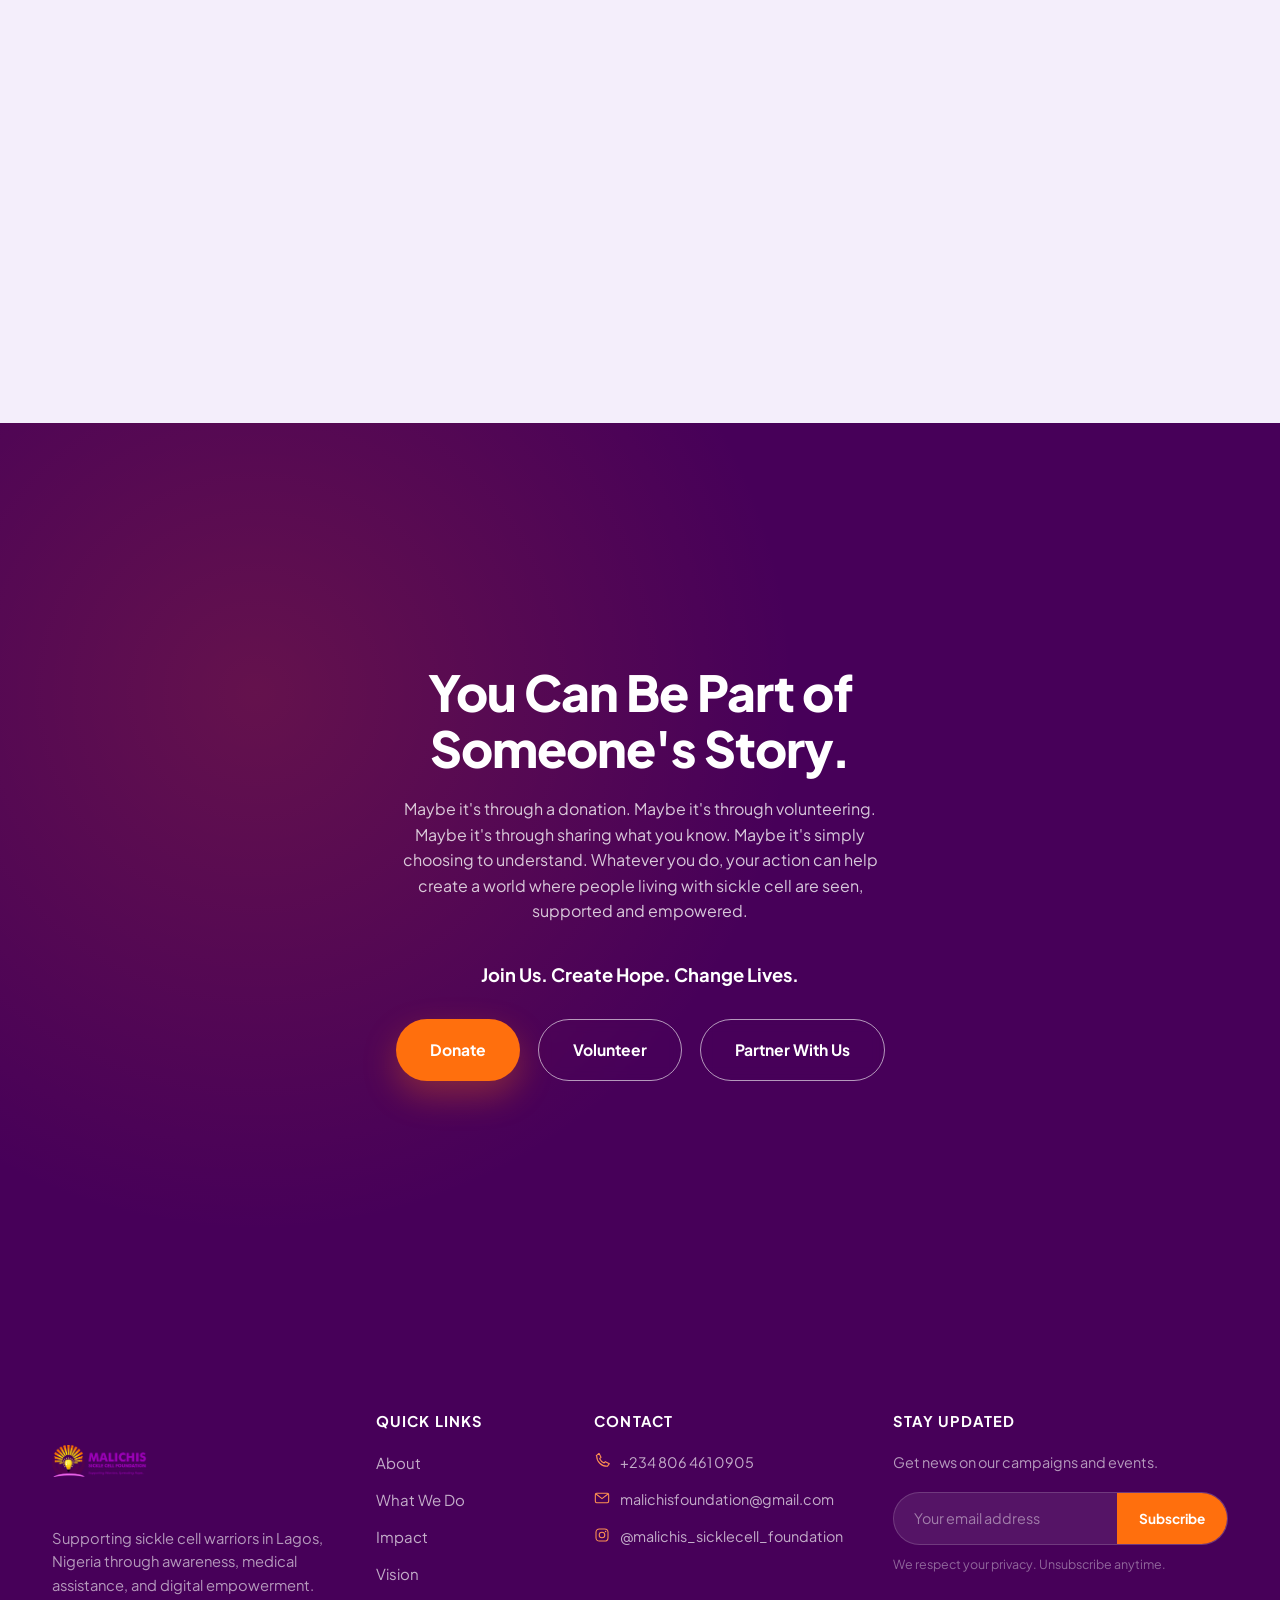
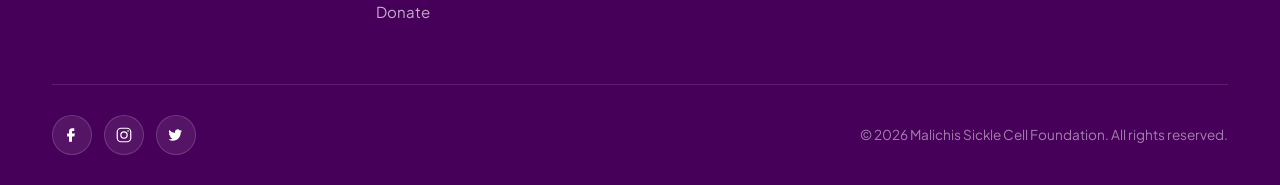
==== commit e1869241: "Update about.html" ====
--- a/about.html
+++ b/about.html
@@ -108,9 +108,8 @@
     </div>
     <h1 class="hero-title">
       <span>Every Life Deserves</span>
-      <span>a Chance.</span>
+      <span>a <em>Chance.</em></span>
     </h1>
-    <p class="hero-subtext">Sickle cell is more than a condition — it is a daily reality for millions of people and their families. At Malichis, we're working to create a world where no one has to face that journey alone.</p>
     <div class="hero-actions">
       <a href="index.html#donate" class="btn btn-primary">Support Our Mission</a>
       <a href="#story" class="btn btn-outline">Learn More</a>
@@ -155,7 +154,7 @@
       </div>
       <div class="about-media-badge">
         <svg width="26" height="26"><use href="#icon-heart"/></svg>
-        <div><strong>5+ Years</strong><span>Of Trusted Impact</span></div>
+        <div><strong>4+ Years</strong><span>Of Trusted Impact</span></div>
       </div>
     </div>
 
@@ -202,7 +201,7 @@
       <h2>Turning Compassion Into Action.</h2>
     </div>
 
-    <div class="wwd-grid stagger" style="grid-template-columns:repeat(4,1fr);">
+    <div class="wwd-grid wwd-grid-4 stagger">
       <div class="wwd-card reveal" style="--i:0">
         <div class="wwd-icon"><svg width="30" height="30"><use href="#icon-eye"/></svg></div>
         <h3>Educate</h3>
--- a/style.css
+++ b/style.css
@@ -415,6 +415,14 @@
   color: var(--orange-light);
 }
 .hero-content.is-centered .hero-actions { justify-content: center; position: relative; z-index: 2; }
+.hero-content.is-centered .hero-subtext {
+  color: rgba(255,255,255,0.85);
+  font-size: 1.02rem;
+  max-width: 560px;
+  margin: 18px auto 32px;
+  position: relative;
+  z-index: 2;
+}
 
 .hero-bloom-signature {
   position: absolute;
@@ -909,3 +917,114 @@
 @media (max-width: 400px) {
   .container { padding: 0 16px; }
 }
+
+/* ============================================
+   ABOUT PAGE — EMOTIONAL TEXT BLOCK
+   (Human Side of Sickle Cell / Message of Hope)
+============================================ */
+.text-emotion { padding: 130px 0; }
+.text-emotion .container { max-width: 760px; text-align: center; }
+.text-emotion .eyebrow { justify-content: center; }
+.text-emotion .eyebrow::before { display: none; }
+.text-emotion p { font-size: 1.12rem; margin-bottom: 18px; }
+.text-emotion .closing-line { font-weight: 700; color: var(--purple); font-size: 1.25rem; margin-top: 14px; }
+.human-side { background: var(--lavender); }
+.hope-message { background: var(--bg-soft); }
+
+/* ============================================
+   ABOUT PAGE — VIDEO FEATURE
+   (Education / Visit / Help)
+============================================ */
+.video-feature { padding: 130px 0; overflow: hidden; }
+.video-feature-grid { display: grid; grid-template-columns: 1fr 1fr; gap: 70px; align-items: center; }
+.video-feature-grid.is-reversed .video-feature-media { order: -1; }
+.video-feature-copy .eyebrow::before { display: none; }
+.video-feature-media {
+  position: relative;
+  border-radius: var(--radius-lg);
+  overflow: hidden;
+  box-shadow: var(--shadow-lift);
+  aspect-ratio: 16/11;
+  background: #000;
+}
+.video-feature-media video { width: 100%; height: 100%; object-fit: cover; display: block; }
+.mini-cta {
+  display: inline-flex; align-items: center; gap: 8px;
+  font-weight: 800; letter-spacing: 0.08em; text-transform: uppercase;
+  font-size: 0.8rem; color: var(--orange-dark); margin-top: 14px;
+}
+.mini-cta svg { flex-shrink: 0; }
+.edu-video { background: var(--white); }
+.visit-video { background: var(--lavender); }
+.help-video { background: var(--bg-soft); }
+
+@media (max-width: 900px) {
+  .video-feature { padding: 90px 0; }
+  .video-feature-grid { grid-template-columns: 1fr; gap: 40px; }
+  .video-feature-grid.is-reversed .video-feature-media { order: 0; }
+}
+
+/* ============================================
+   ABOUT PAGE — VALUES (reuses .why-card)
+============================================ */
+.values-grid { display: grid; grid-template-columns: repeat(5, 1fr); gap: 22px; }
+@media (max-width: 1000px) { .values-grid { grid-template-columns: repeat(3, 1fr); } }
+@media (max-width: 620px) { .values-grid { grid-template-columns: repeat(2, 1fr); } }
+@media (max-width: 420px) { .values-grid { grid-template-columns: 1fr; } }
+
+/* ============================================
+   ABOUT PAGE — TEAM
+============================================ */
+.team { padding: 130px 0; background: var(--white); }
+.team-head { max-width: 620px; margin: 0 auto 60px; text-align: center; }
+.team-head .eyebrow { justify-content: center; }
+.team-head .eyebrow::before { display: none; }
+.team-grid { display: grid; grid-template-columns: repeat(auto-fit, minmax(220px, 1fr)); gap: 32px; }
+.team-card {
+  background: var(--lavender);
+  border-radius: var(--radius-lg);
+  padding: 34px 26px;
+  text-align: center;
+  box-shadow: var(--shadow-soft);
+  transition: transform 0.5s var(--ease), box-shadow 0.5s var(--ease);
+}
+.team-card:hover { transform: translateY(-8px); box-shadow: var(--shadow-lift); }
+.team-photo {
+  width: 120px; height: 120px;
+  border-radius: 50%;
+  overflow: hidden;
+  margin: 0 auto 20px;
+  background: var(--purple-tint);
+  display: flex; align-items: center; justify-content: center;
+  color: var(--purple);
+  font-weight: 800; font-size: 1.6rem;
+}
+.team-photo img { width: 100%; height: 100%; object-fit: cover; display: block; }
+.team-card h3 { font-size: 1.1rem; margin-bottom: 4px; }
+.team-role { color: var(--orange-dark); font-weight: 700; font-size: 0.82rem; text-transform: uppercase; letter-spacing: 0.06em; margin-bottom: 12px; display: block; }
+.team-card .bio { font-size: 0.9rem; }
+
+/* ============================================
+   ABOUT PAGE — PARTNERS
+============================================ */
+.partners { padding: 110px 0; background: var(--lavender); }
+.partners-head { max-width: 600px; margin: 0 auto 50px; text-align: center; }
+.partners-head .eyebrow { justify-content: center; }
+.partners-head .eyebrow::before { display: none; }
+.partners-row { display: flex; flex-wrap: wrap; justify-content: center; gap: 28px; align-items: center; }
+.partner-logo {
+  width: 150px; height: 76px;
+  display: flex; align-items: center; justify-content: center;
+  background: var(--white);
+  border: 1.5px dashed var(--lavender-deep);
+  border-radius: var(--radius-md);
+  color: var(--ink-faint);
+  font-size: 0.76rem; font-weight: 700;
+  text-align: center; padding: 10px;
+}
+
+/* ============================================
+   ABOUT PAGE — DONATE VISUAL
+============================================ */
+.donate-visual { border-radius: var(--radius-lg); overflow: hidden; box-shadow: var(--shadow-lift); aspect-ratio: 4/3; }
+.donate-visual img { width: 100%; height: 100%; object-fit: cover; display: block; }
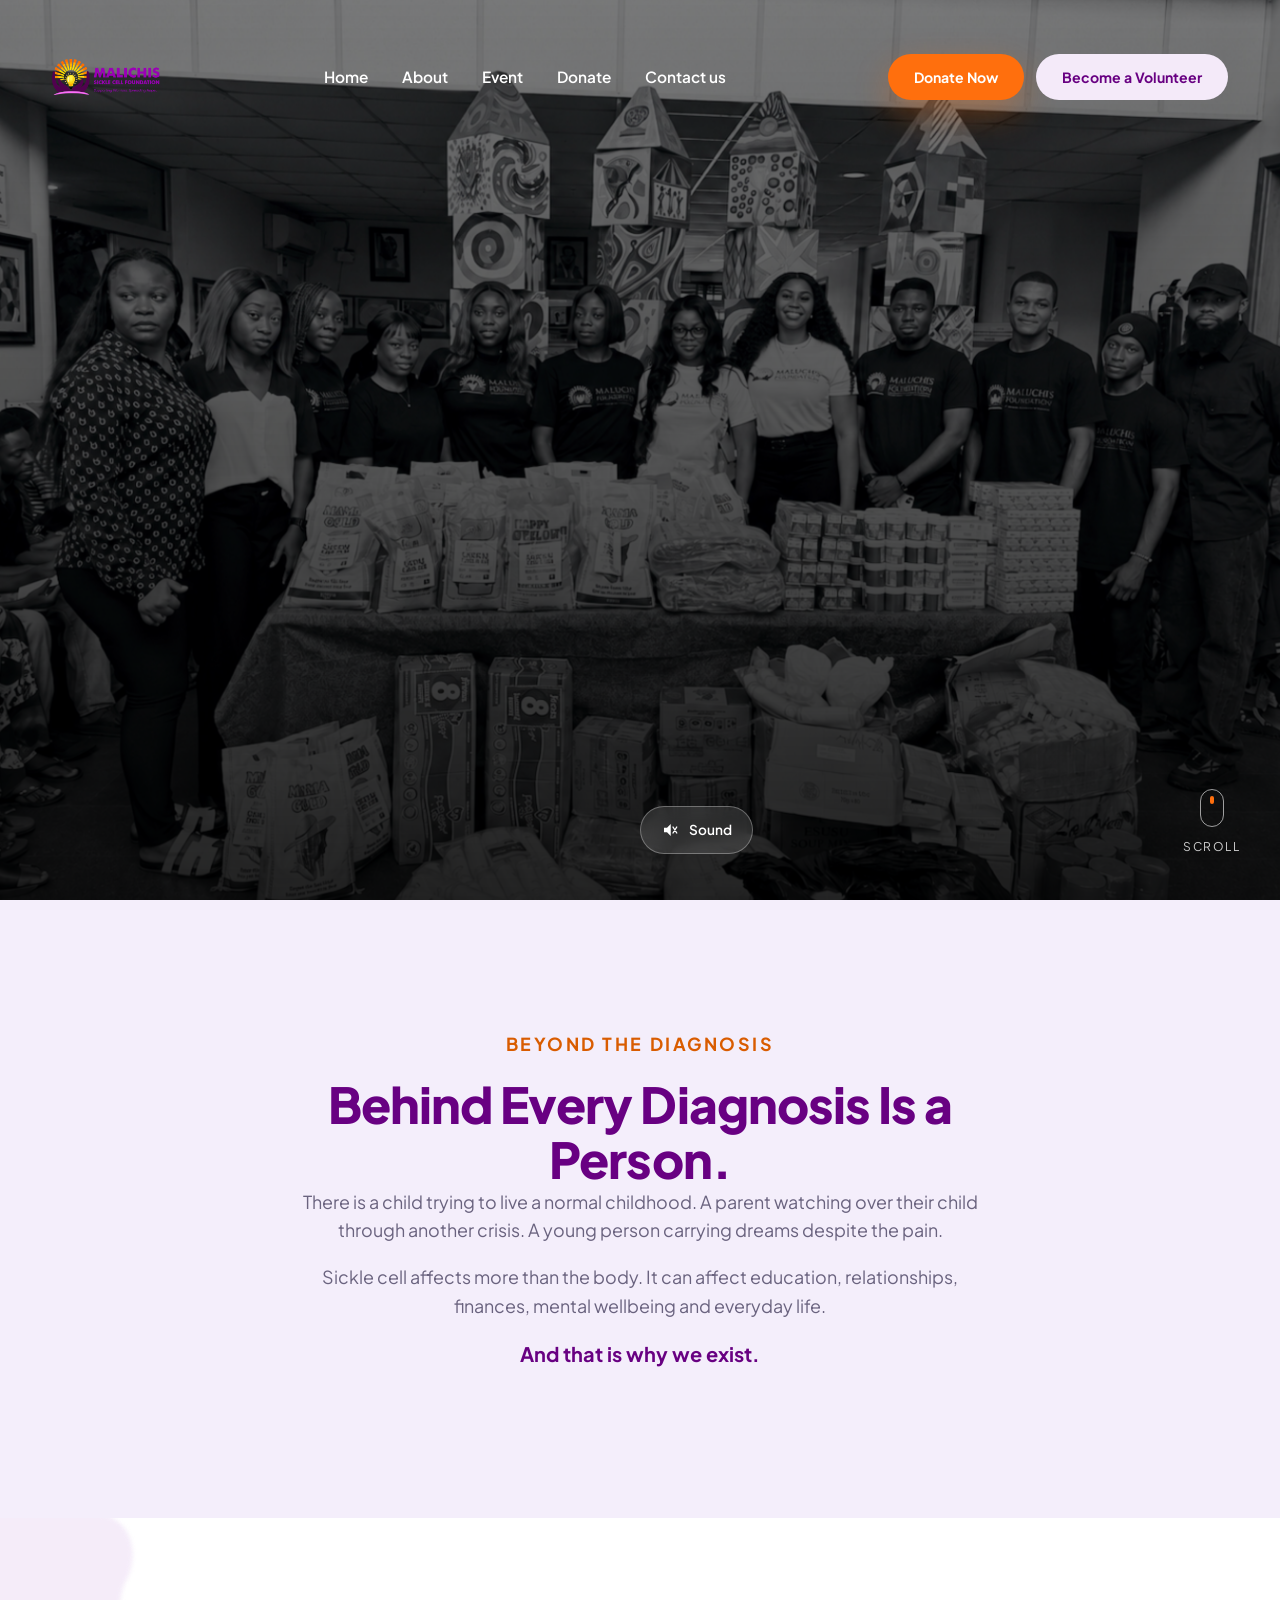
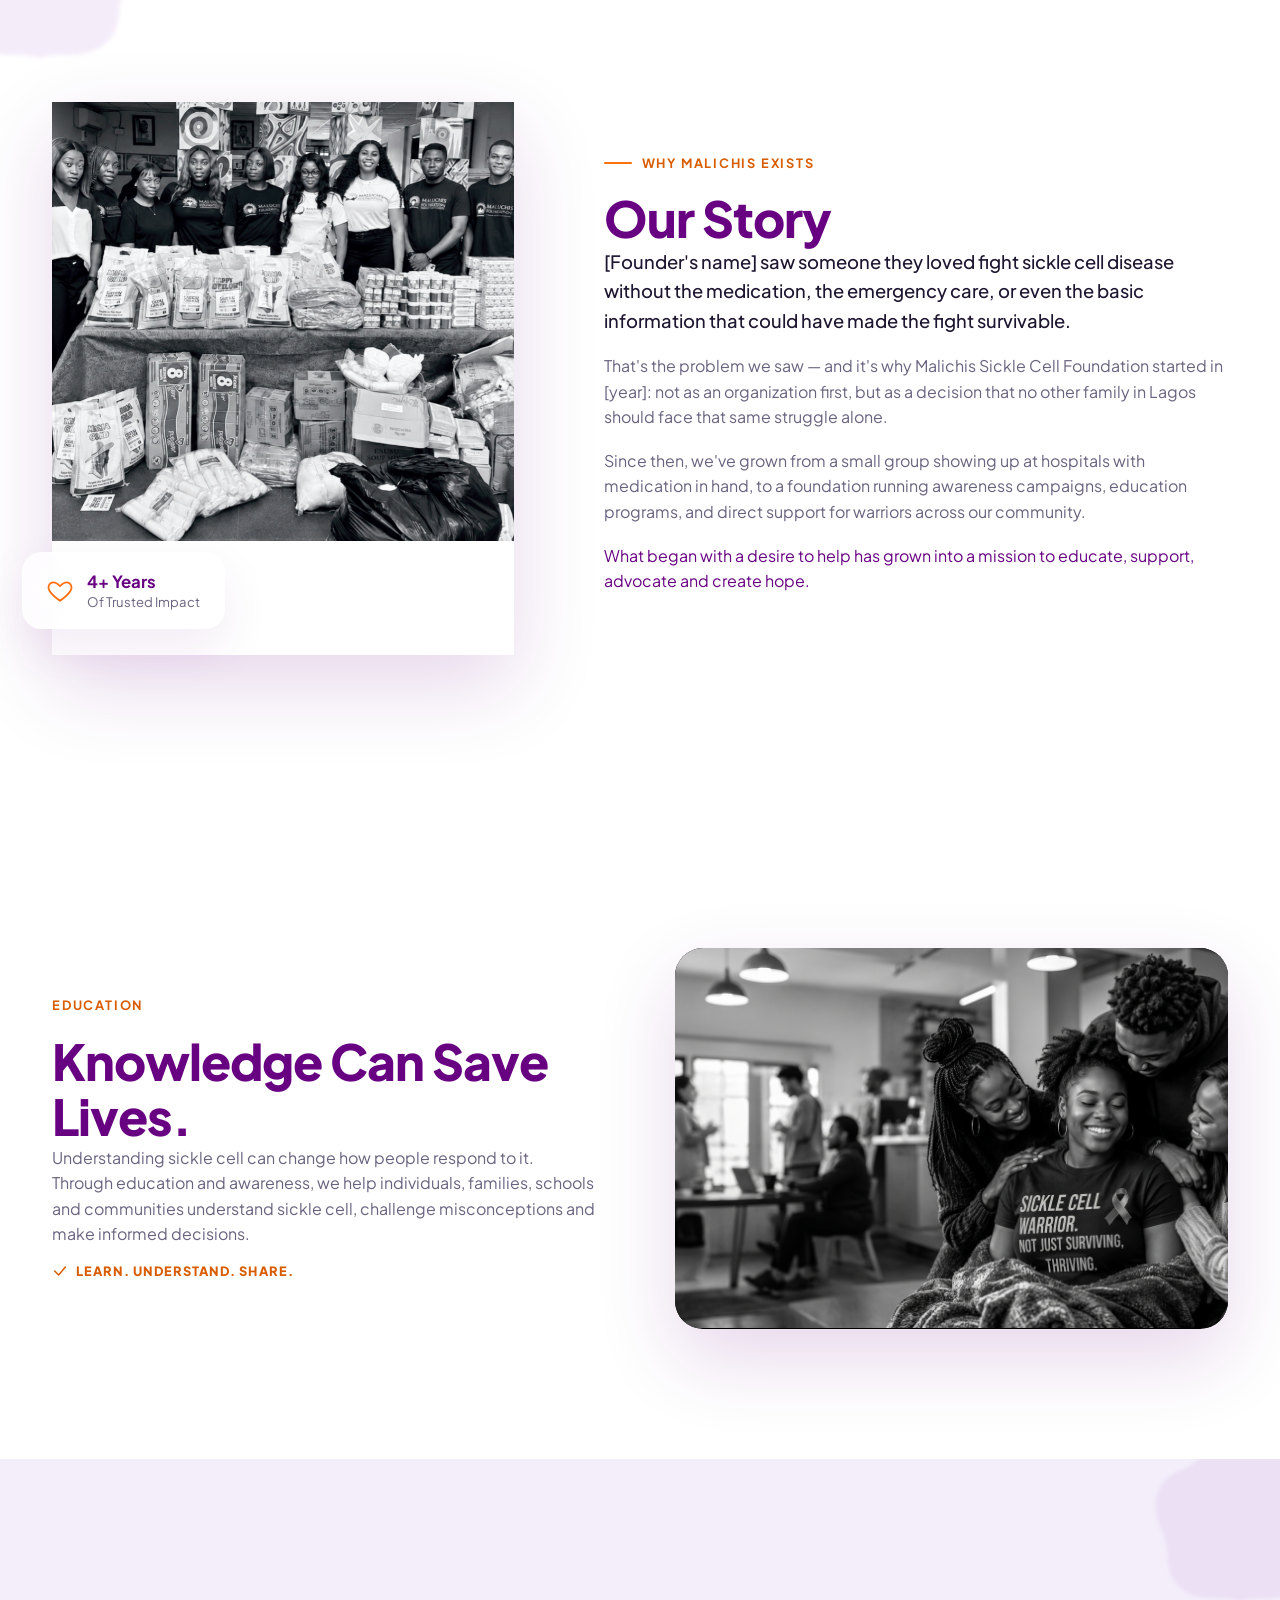
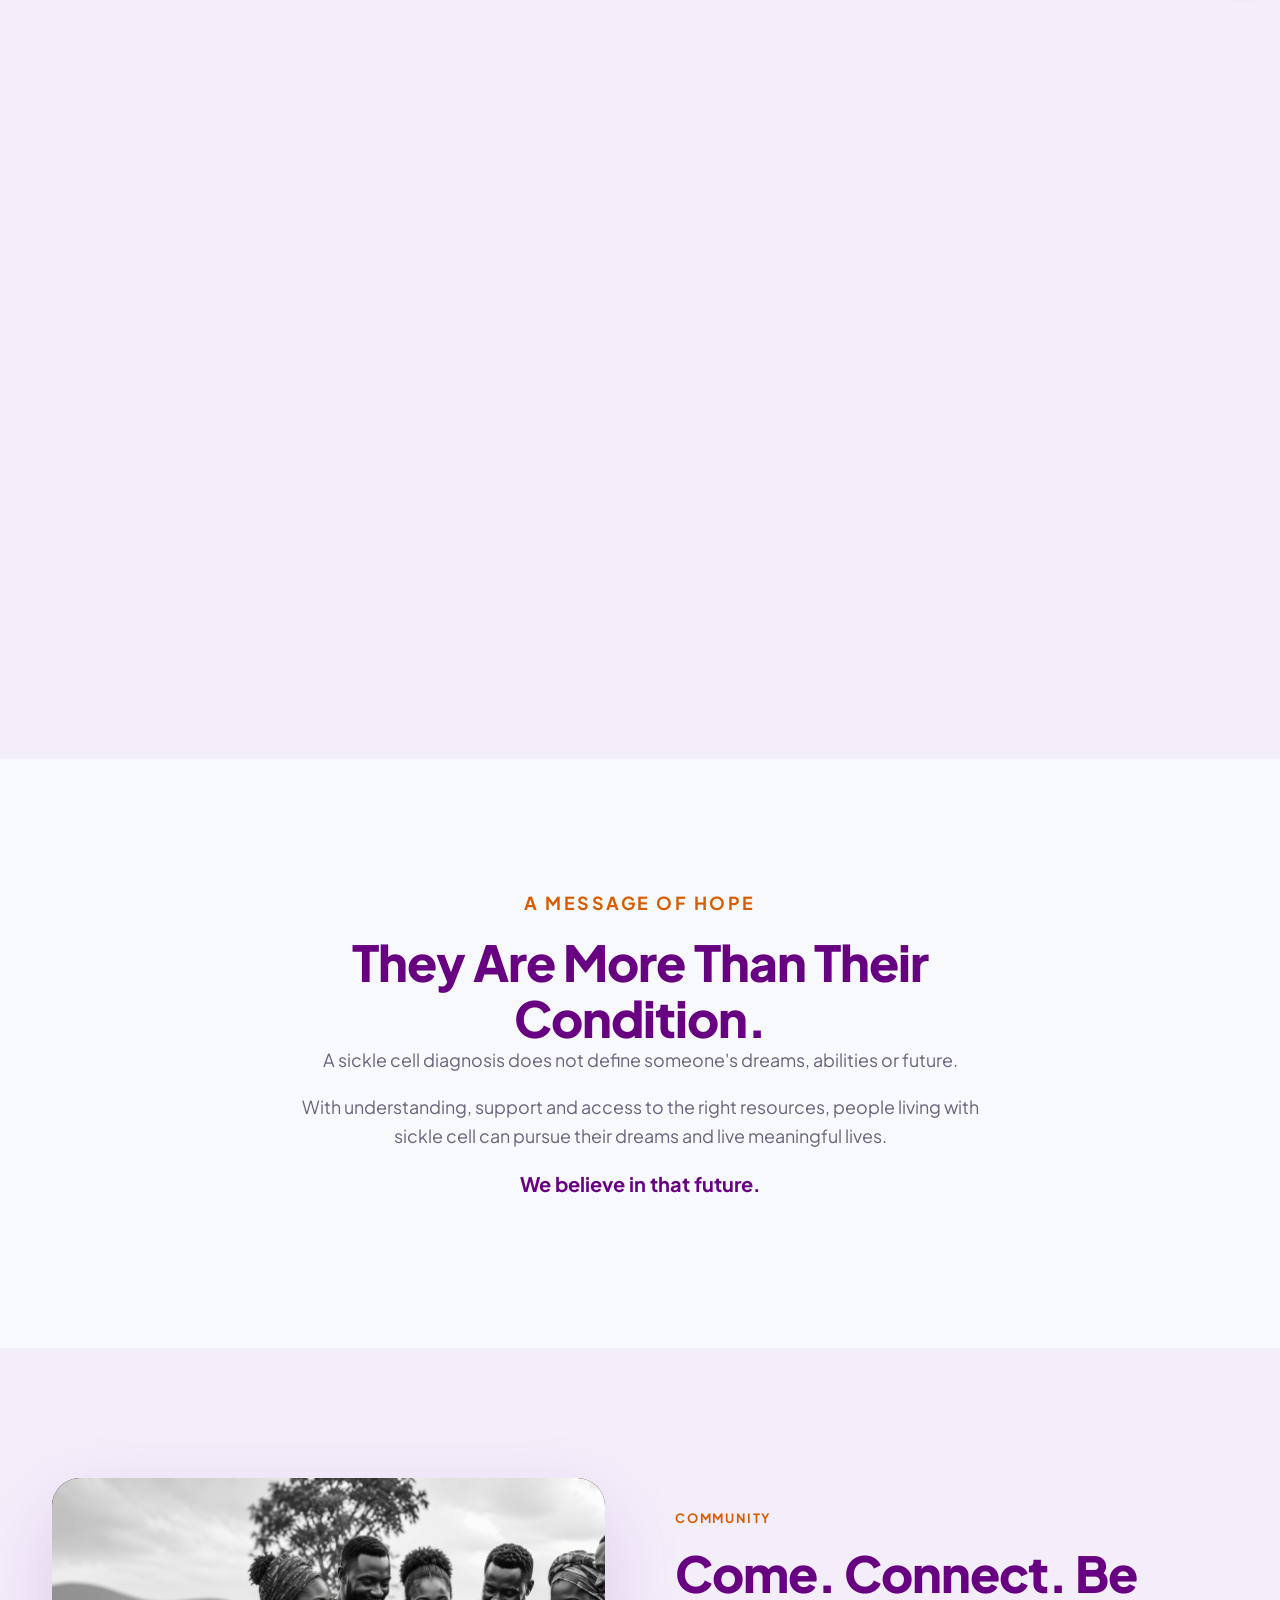
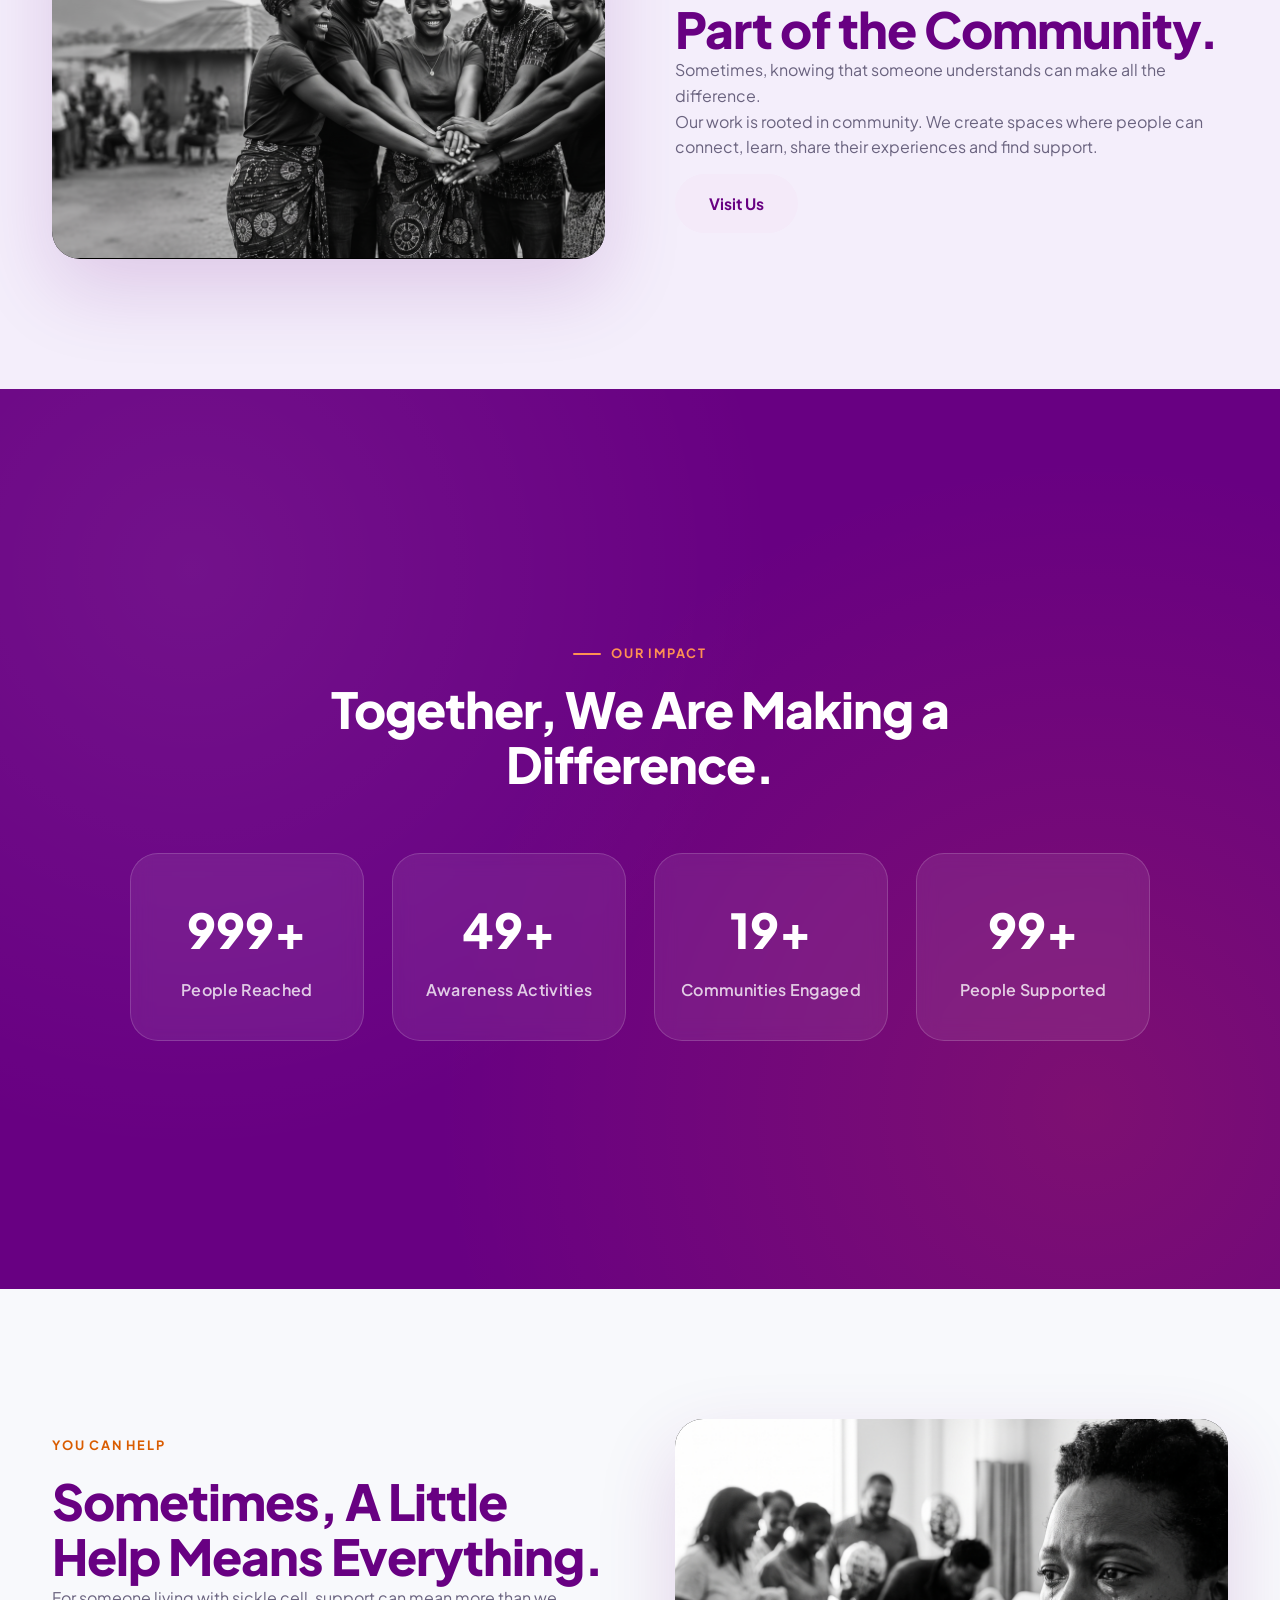
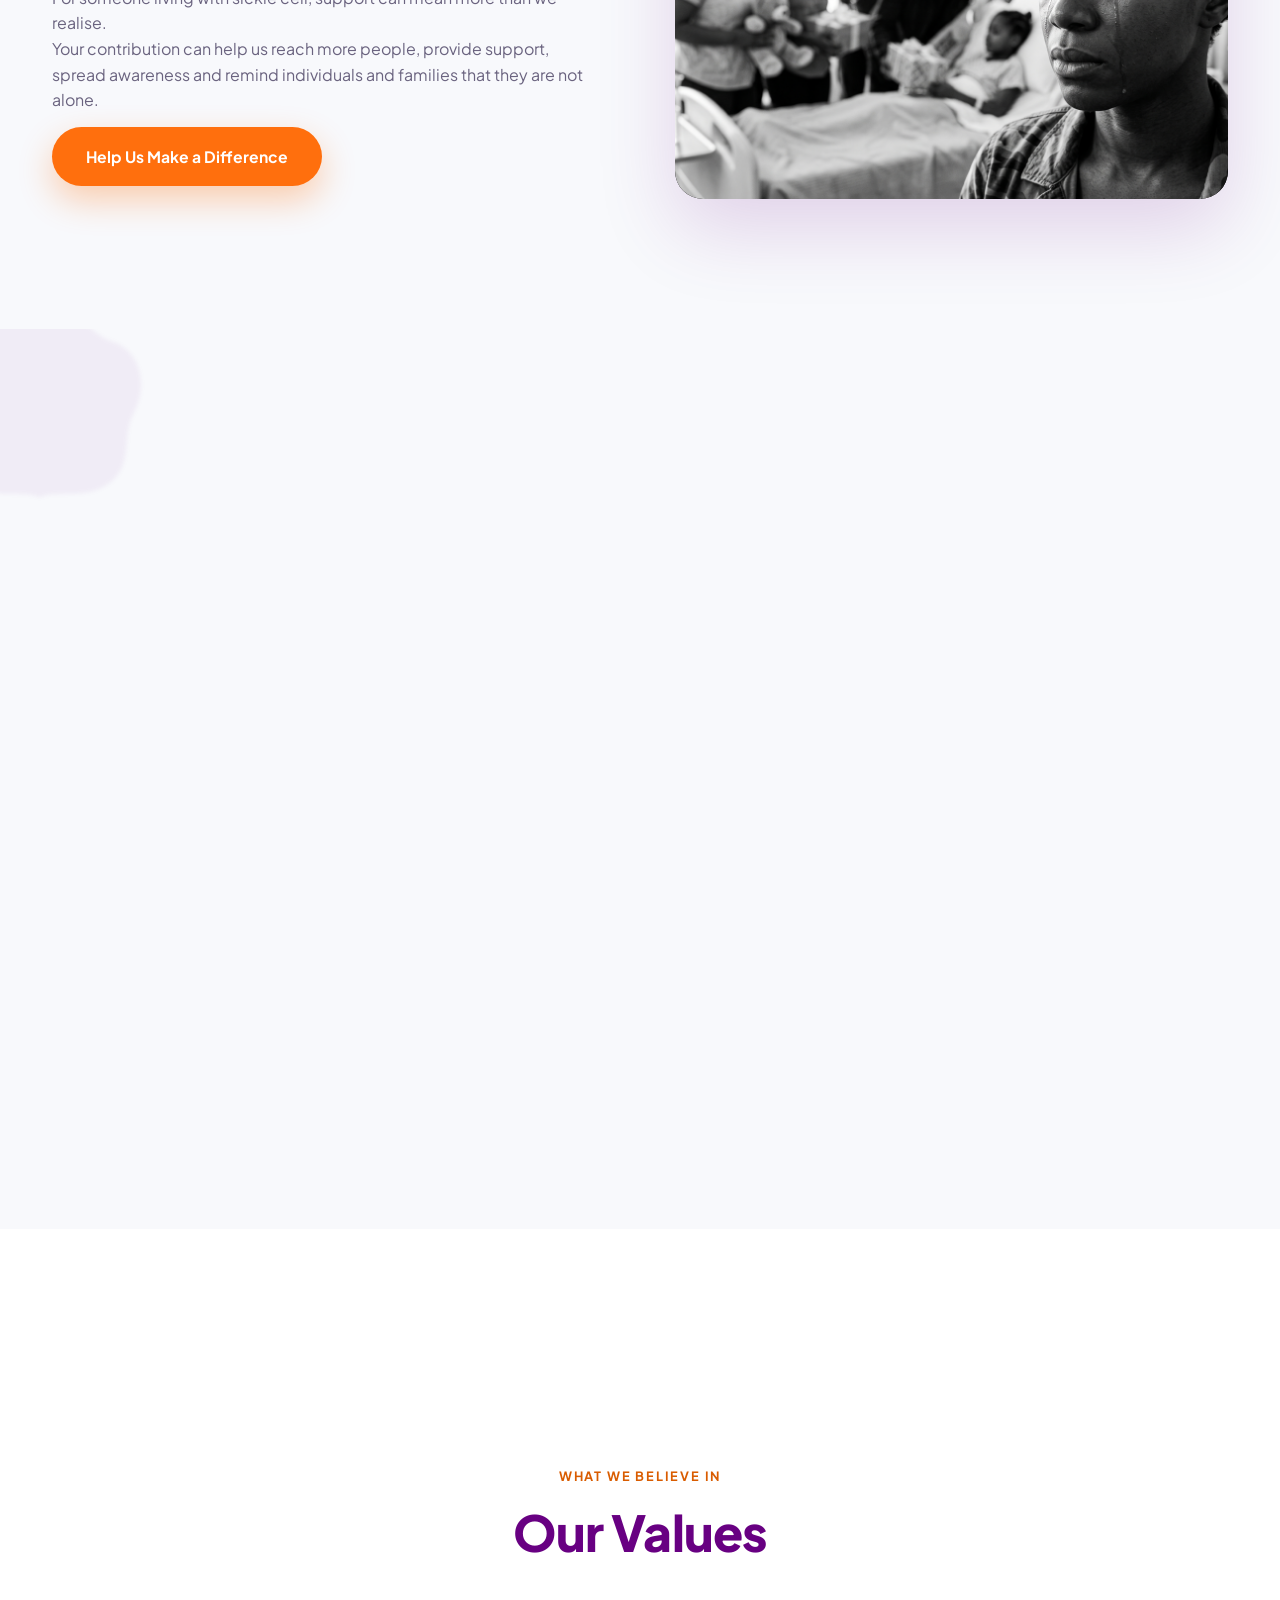
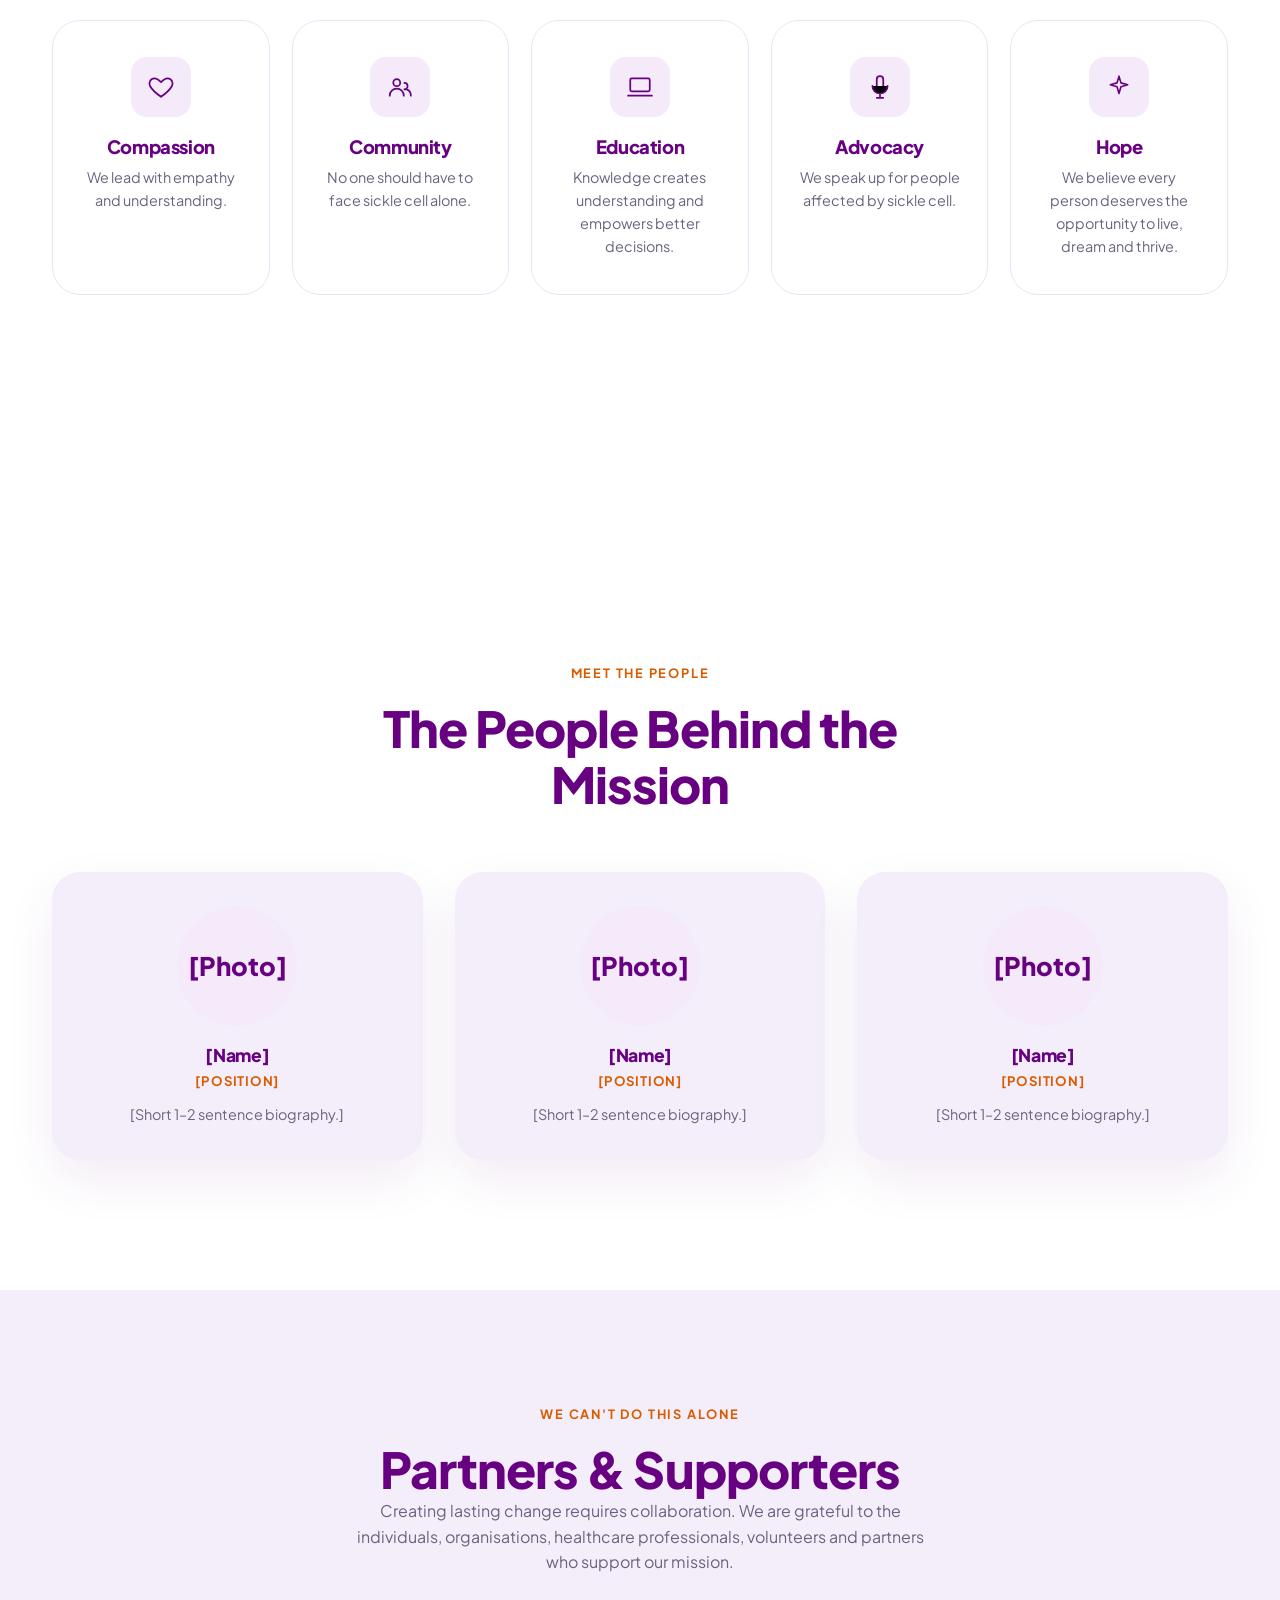
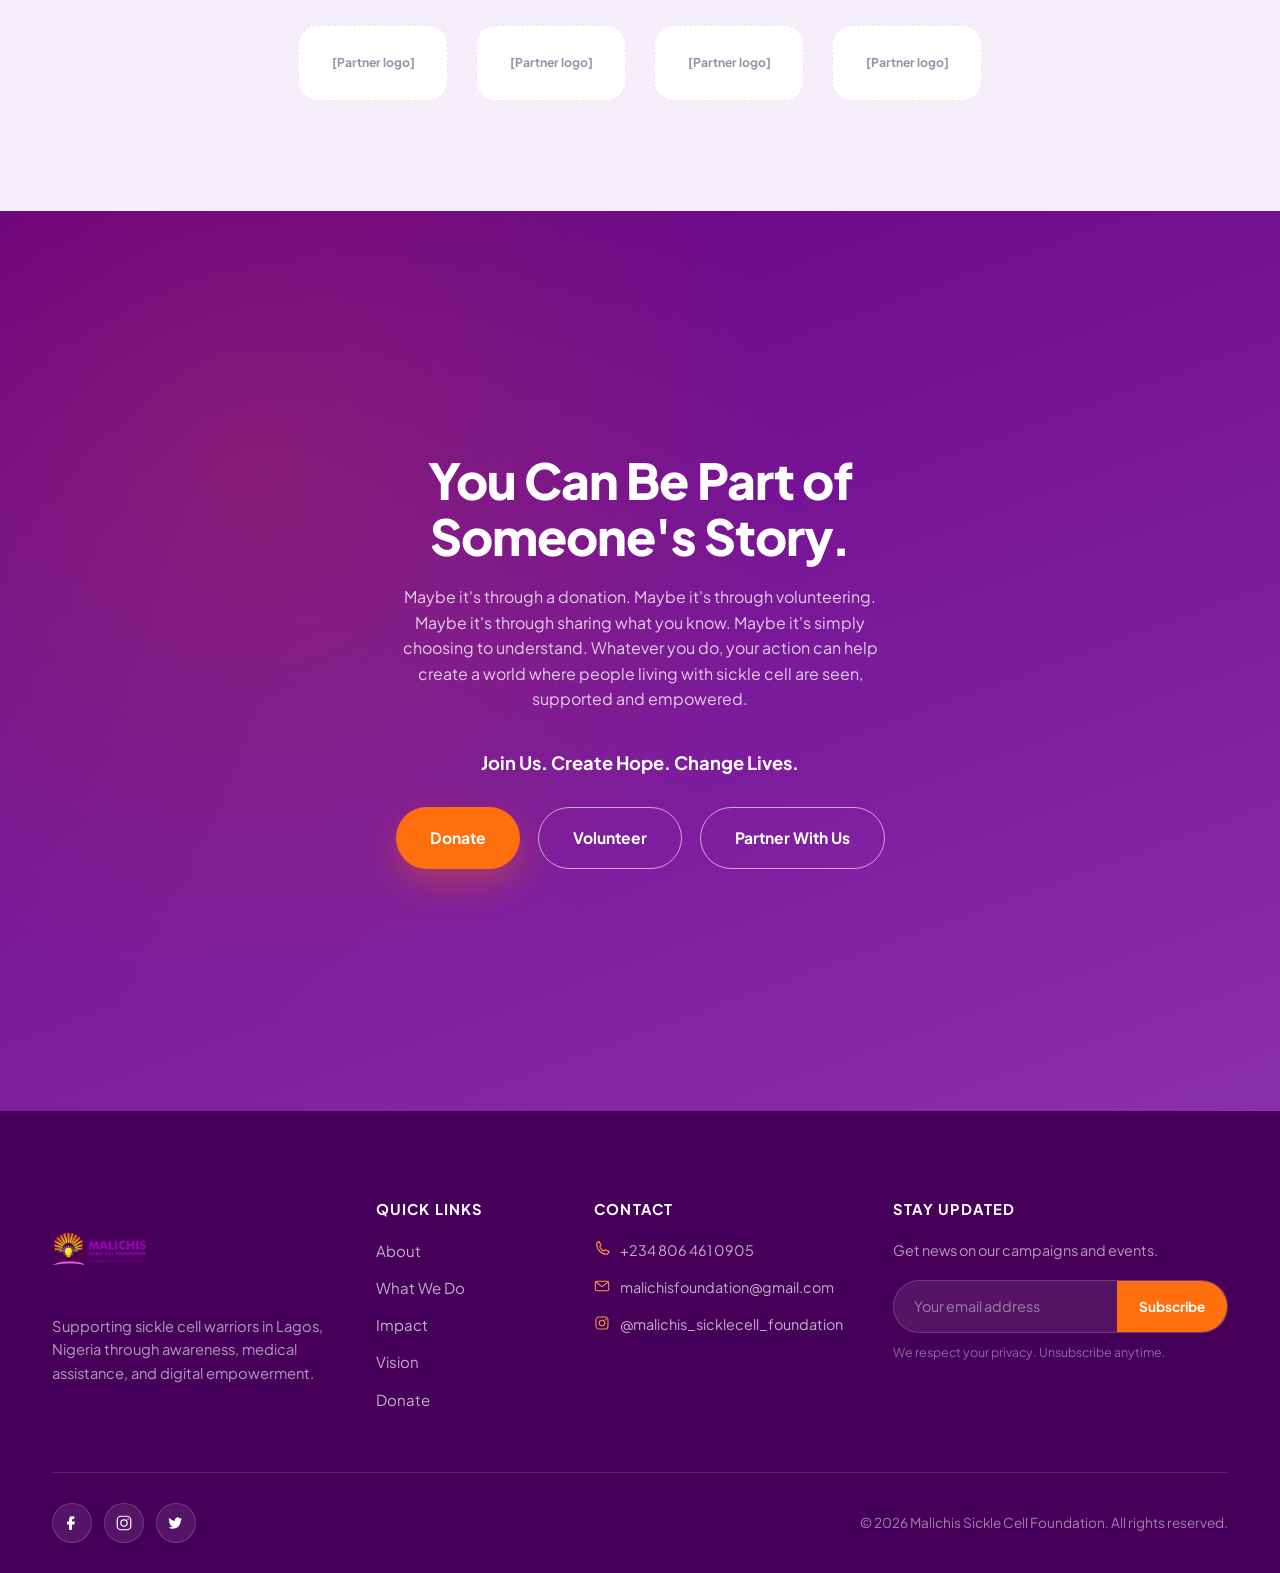
==== commit 0e1e60d2: "Update donate links to point to donate.html" ====
--- a/about.html
+++ b/about.html
@@ -64,12 +64,12 @@
       <a href="index.html#home">Home</a>
       <a href="about.html" aria-current="page">About</a>
       <a href="index.html#vision">Event</a>
-      <a href="index.html#donate">Donate</a>
+      <a href="donate.html">Donate</a>
       <a href="index.html#contact">Contact us</a>
     </nav>
 
     <div class="nav-cta">
-      <a href="index.html#donate" class="btn btn-primary btn-sm">Donate Now</a>
+      <a href="donate.html" class="btn btn-primary btn-sm">Donate Now</a>
       <a href="index.html#contact" class="btn btn-ghost-purple btn-sm">Become a Volunteer</a>
     </div>
 
@@ -111,7 +111,7 @@
       <span>a <em>Chance.</em></span>
     </h1>
     <div class="hero-actions">
-      <a href="index.html#donate" class="btn btn-primary">Support Our Mission</a>
+      <a href="donate.html" class="btn btn-primary">Support Our Mission</a>
       <a href="#story" class="btn btn-outline">Learn More</a>
     </div>
   </div>
@@ -300,7 +300,7 @@
       <h2>Sometimes, A Little Help Means Everything.</h2>
       <p>For someone living with sickle cell, support can mean more than we realise.</p>
       <p>Your contribution can help us reach more people, provide support, spread awareness and remind individuals and families that they are not alone.</p>
-      <a href="index.html#donate" class="btn btn-primary" style="margin-top:14px;">Help Us Make a Difference</a>
+      <a href="donate.html" class="btn btn-primary" style="margin-top:14px;">Help Us Make a Difference</a>
     </div>
     <div class="video-feature-media reveal-scale">
       <video class="feature-video" muted loop playsinline preload="metadata" poster="images/malichis.jpeg" aria-label="See how you can help">
@@ -323,7 +323,7 @@
         <h2>Your Support Can Become Someone's Hope.</h2>
         <p>You don't have to solve everything to make a difference. Every contribution helps us continue our work and reach people who need education, support and hope.</p>
         <div class="donate-actions">
-          <a href="index.html#donate" class="btn btn-primary">Donate Today</a>
+          <a href="donate.html" class="btn btn-primary">Donate Today</a>
           <a href="index.html#contact" class="btn btn-ghost-purple">Become a Partner</a>
         </div>
       </div>
@@ -436,7 +436,7 @@
     <p>Maybe it's through a donation. Maybe it's through volunteering. Maybe it's through sharing what you know. Maybe it's simply choosing to understand. Whatever you do, your action can help create a world where people living with sickle cell are seen, supported and empowered.</p>
     <p style="color:var(--white);font-weight:700;font-size:1.15rem;margin-bottom:30px;">Join Us. Create Hope. Change Lives.</p>
     <div class="cta-actions">
-      <a href="index.html#donate" class="btn btn-primary">Donate</a>
+      <a href="donate.html" class="btn btn-primary">Donate</a>
       <a href="index.html#contact" class="btn btn-outline">Volunteer</a>
       <a href="index.html#contact" class="btn btn-outline">Partner With Us</a>
     </div>
@@ -465,7 +465,7 @@
           <a href="index.html#what-we-do">What We Do</a>
           <a href="index.html#impact">Impact</a>
           <a href="index.html#vision">Vision</a>
-          <a href="index.html#donate">Donate</a>
+          <a href="donate.html">Donate</a>
         </div>
       </div>
 
--- a/style.css
+++ b/style.css
@@ -396,33 +396,27 @@
 .hero-content.is-centered {
   align-items: center;
   text-align: center;
-  max-width: 780px;
+  max-width: 820px;
   margin: 0 auto;
   position: relative;
 }
 .hero-content.is-centered .hero-title {
   align-items: center;
-  font-size: clamp(1.5rem, 2.9vw, 2.4rem);
-  font-weight: 500;
-  letter-spacing: -0.005em;
+  font-size: clamp(2.4rem, 5.6vw, 4.4rem);
+  font-weight: 600;
+  letter-spacing: -0.01em;
   position: relative;
   z-index: 2;
+  margin-bottom: 40px;
 }
 .hero-content.is-centered .hero-title em {
   font-family: var(--font-serif);
   font-style: italic;
   font-weight: 600;
+  font-size: 1.08em;
   color: var(--orange-light);
 }
 .hero-content.is-centered .hero-actions { justify-content: center; position: relative; z-index: 2; }
-.hero-content.is-centered .hero-subtext {
-  color: rgba(255,255,255,0.85);
-  font-size: 1.02rem;
-  max-width: 560px;
-  margin: 18px auto 32px;
-  position: relative;
-  z-index: 2;
-}
 
 .hero-bloom-signature {
   position: absolute;
@@ -550,6 +544,9 @@
 .wwd-head .eyebrow { justify-content: center; }
 .wwd-head .eyebrow::before { display: none; }
 .wwd-grid { display: grid; grid-template-columns: repeat(3, 1fr); gap: 32px; position: relative; z-index: 1; }
+.wwd-grid.wwd-grid-4 { grid-template-columns: repeat(4, 1fr); }
+@media (max-width: 1000px) { .wwd-grid.wwd-grid-4 { grid-template-columns: repeat(2, 1fr); } }
+@media (max-width: 480px) { .wwd-grid.wwd-grid-4 { grid-template-columns: 1fr; } }
 .wwd-card {
   background: var(--white);
   border-radius: var(--radius-lg);
@@ -762,7 +759,7 @@
 /* ============================================
    CTA
 ============================================ */
-.cta { padding: 110px 0; background: var(--purple-dark); position: relative; overflow: hidden; }
+.cta { padding: 110px 0; background: linear-gradient(160deg, var(--purple) 0%, var(--purple-mid) 100%); position: relative; overflow: hidden; }
 .cta::before {
   content: '';
   position: absolute; inset: 0;
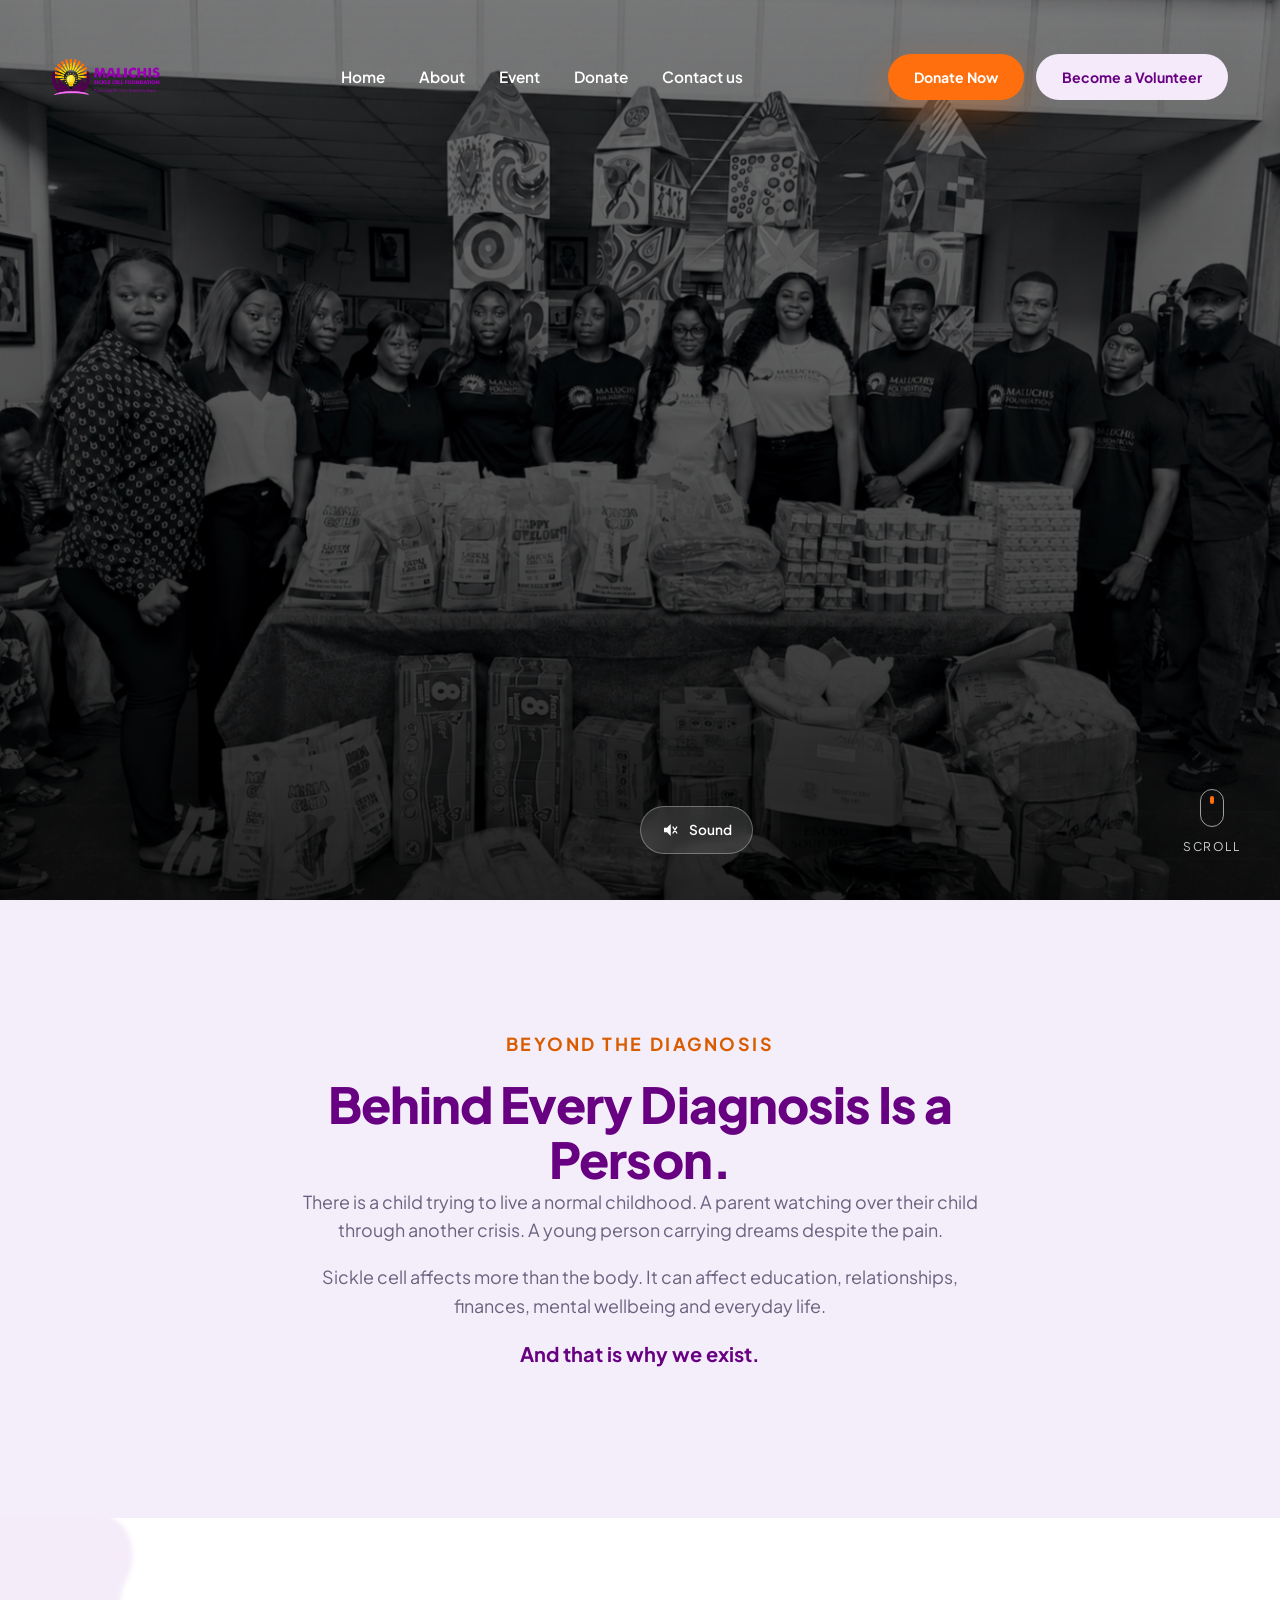
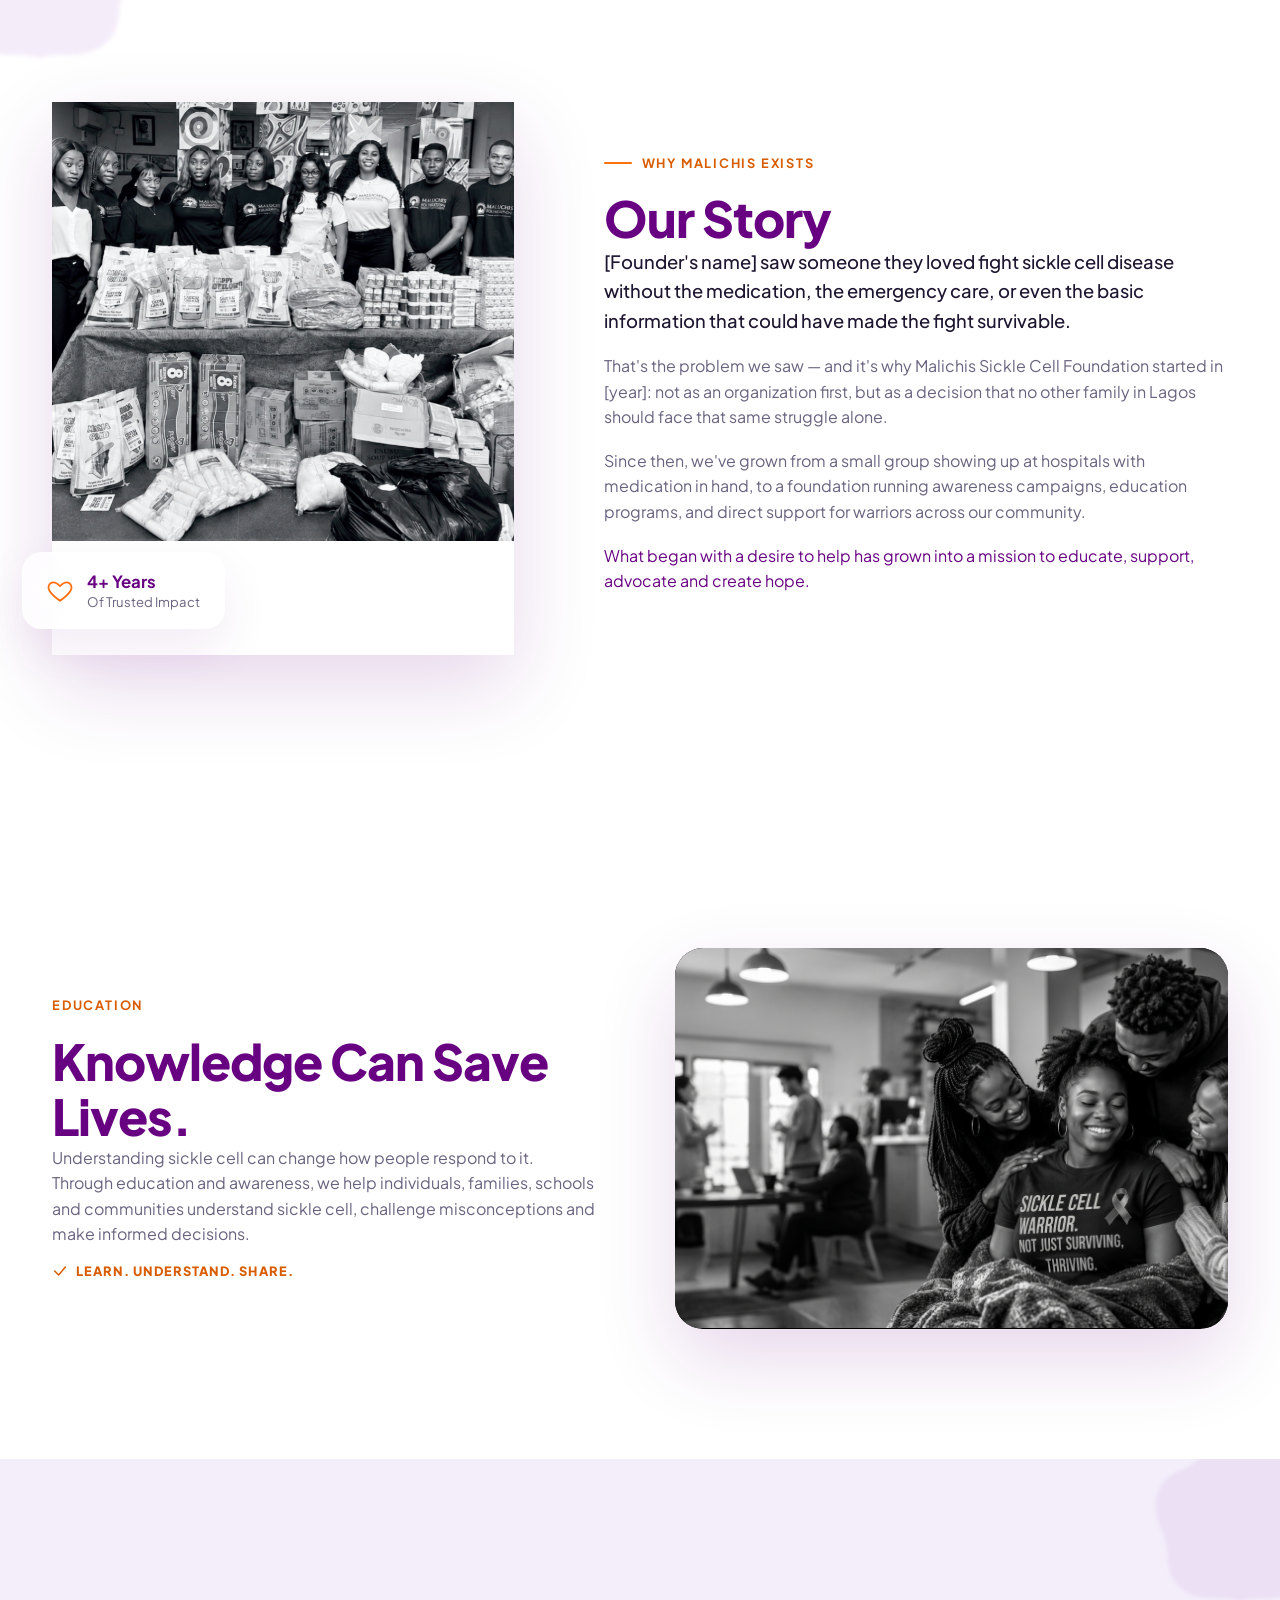
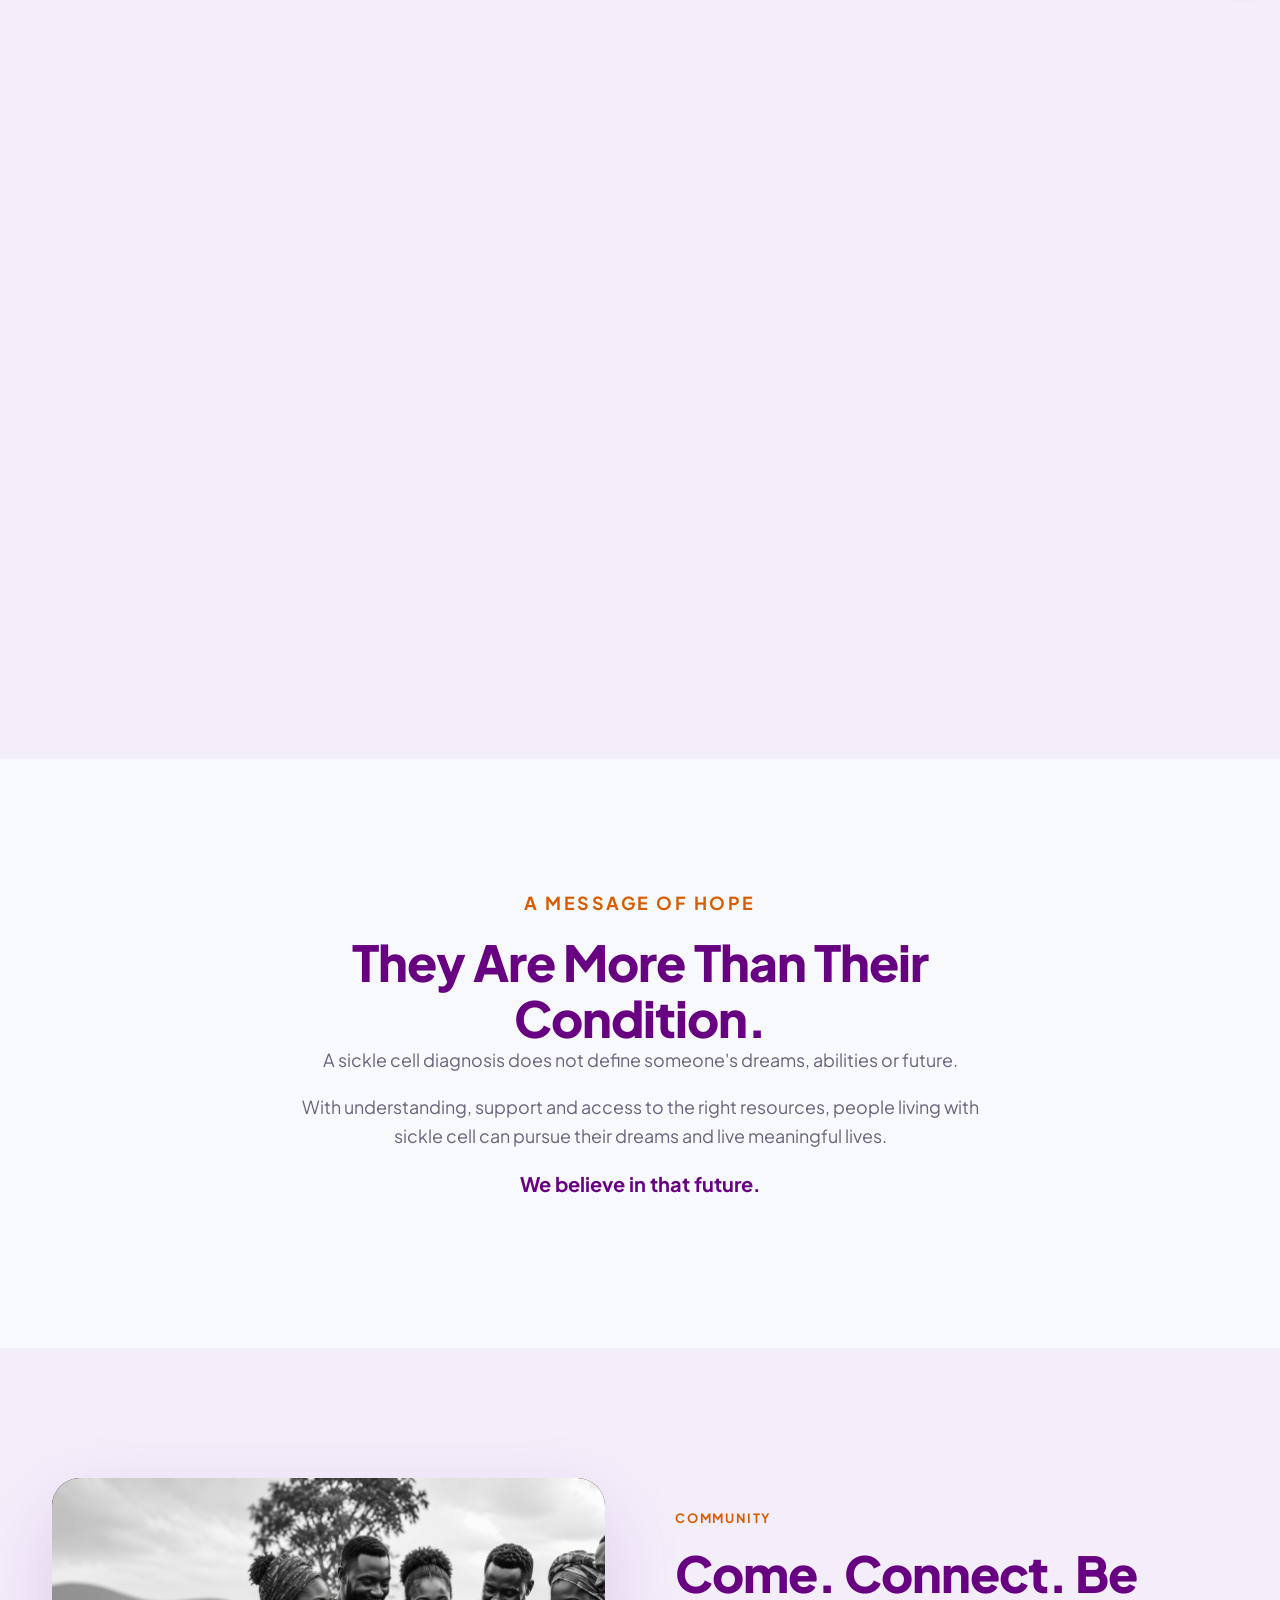
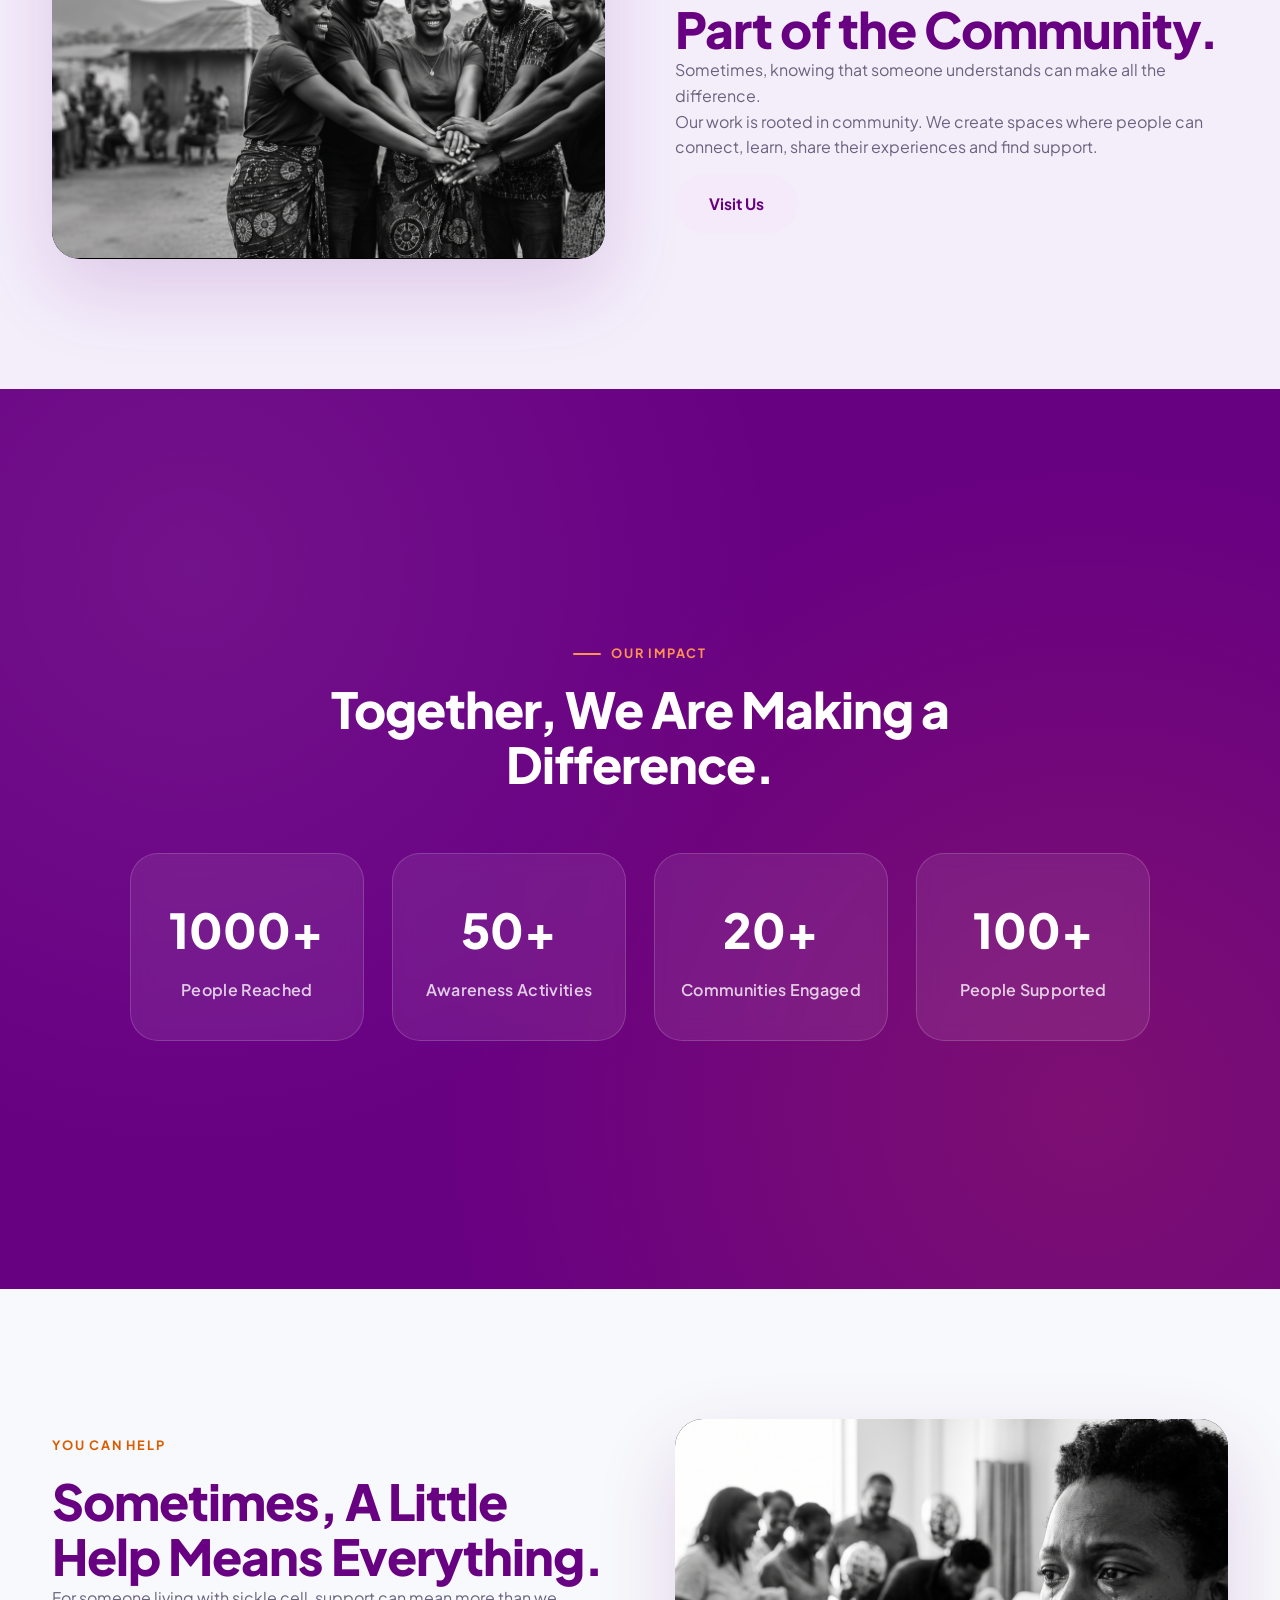
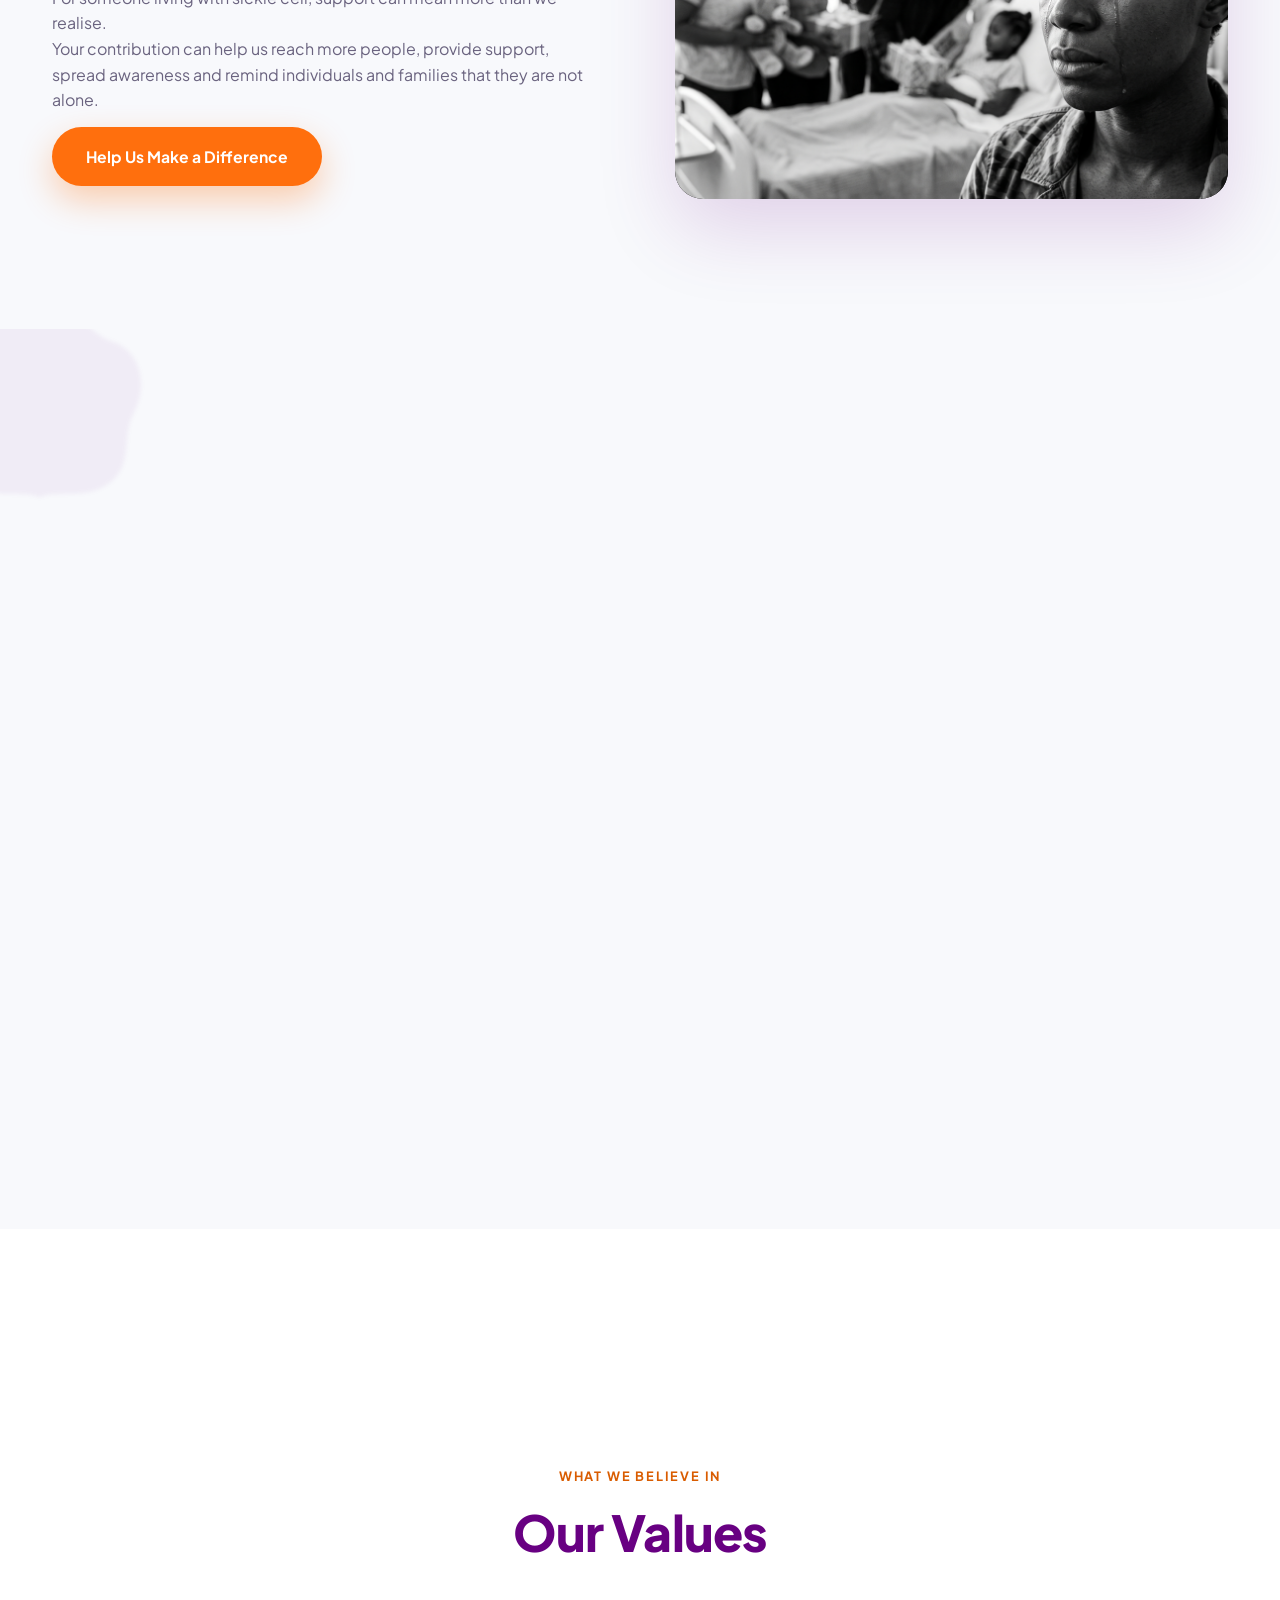
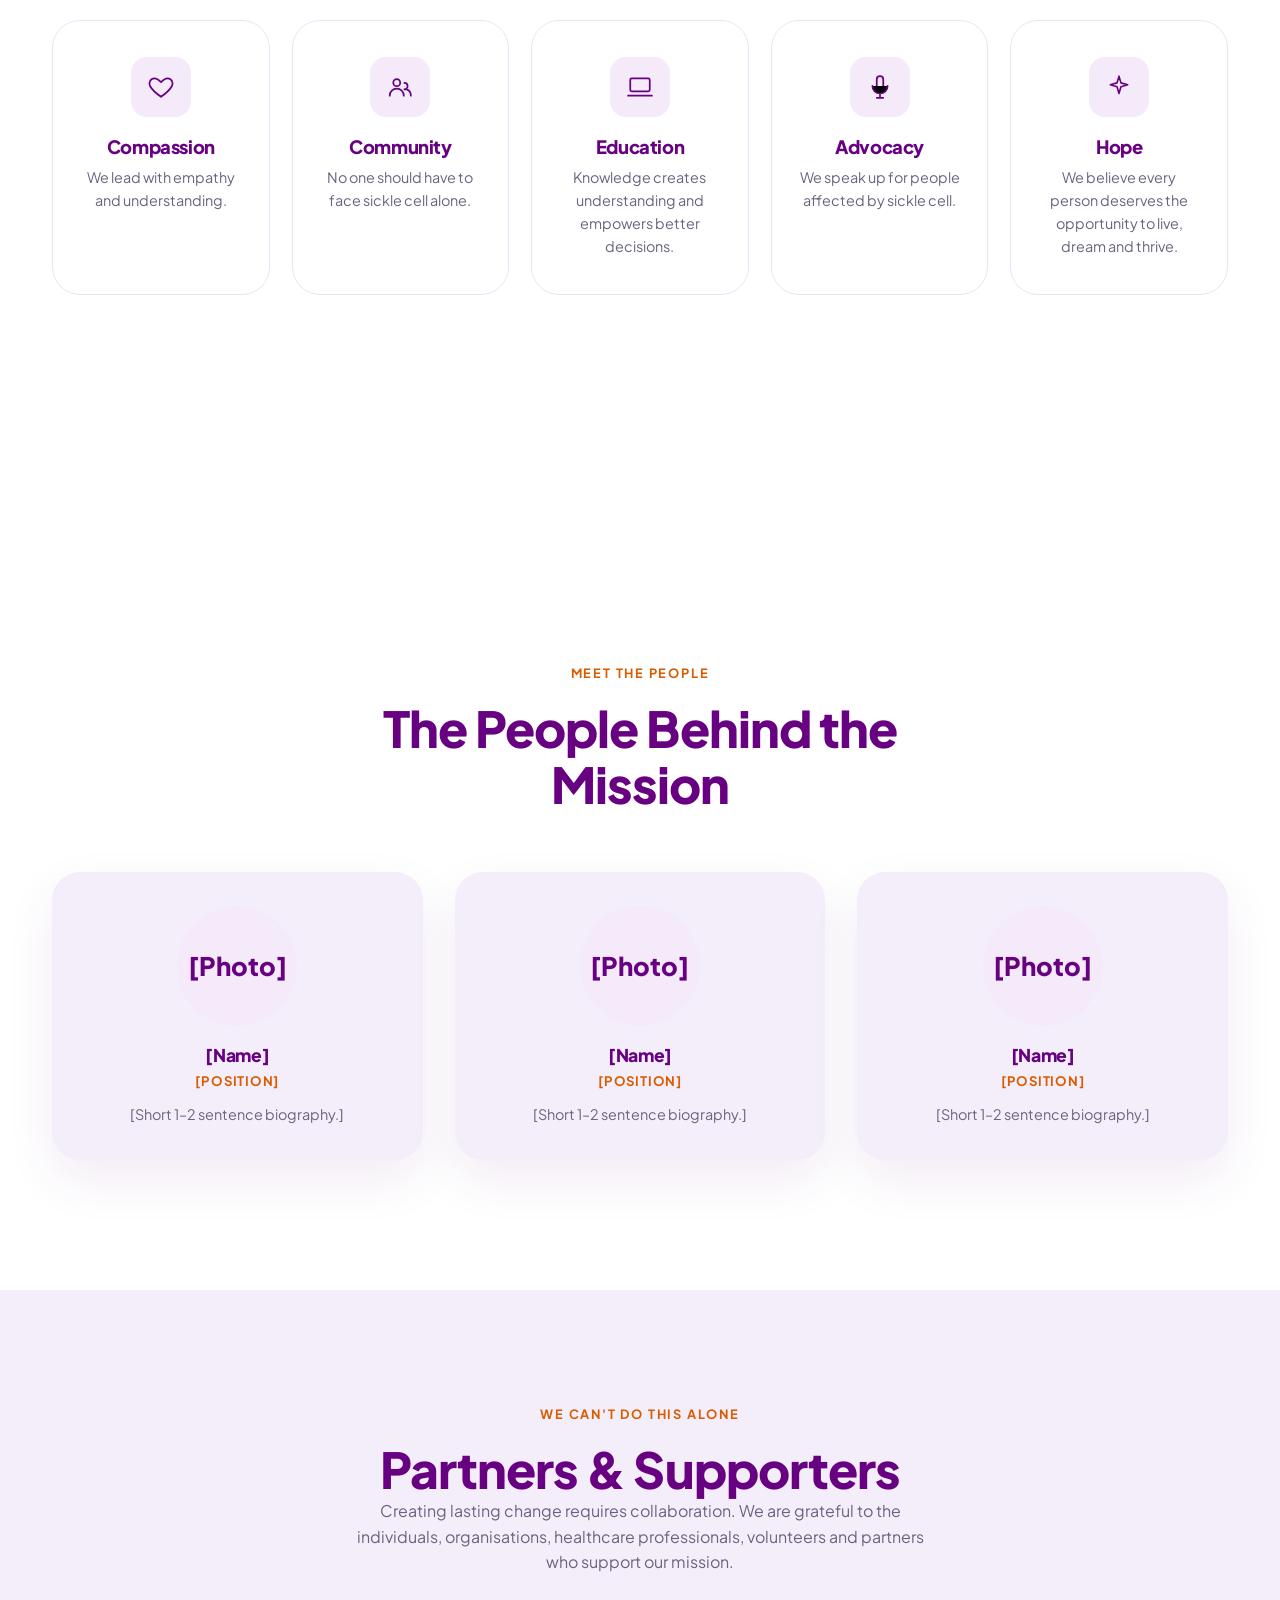
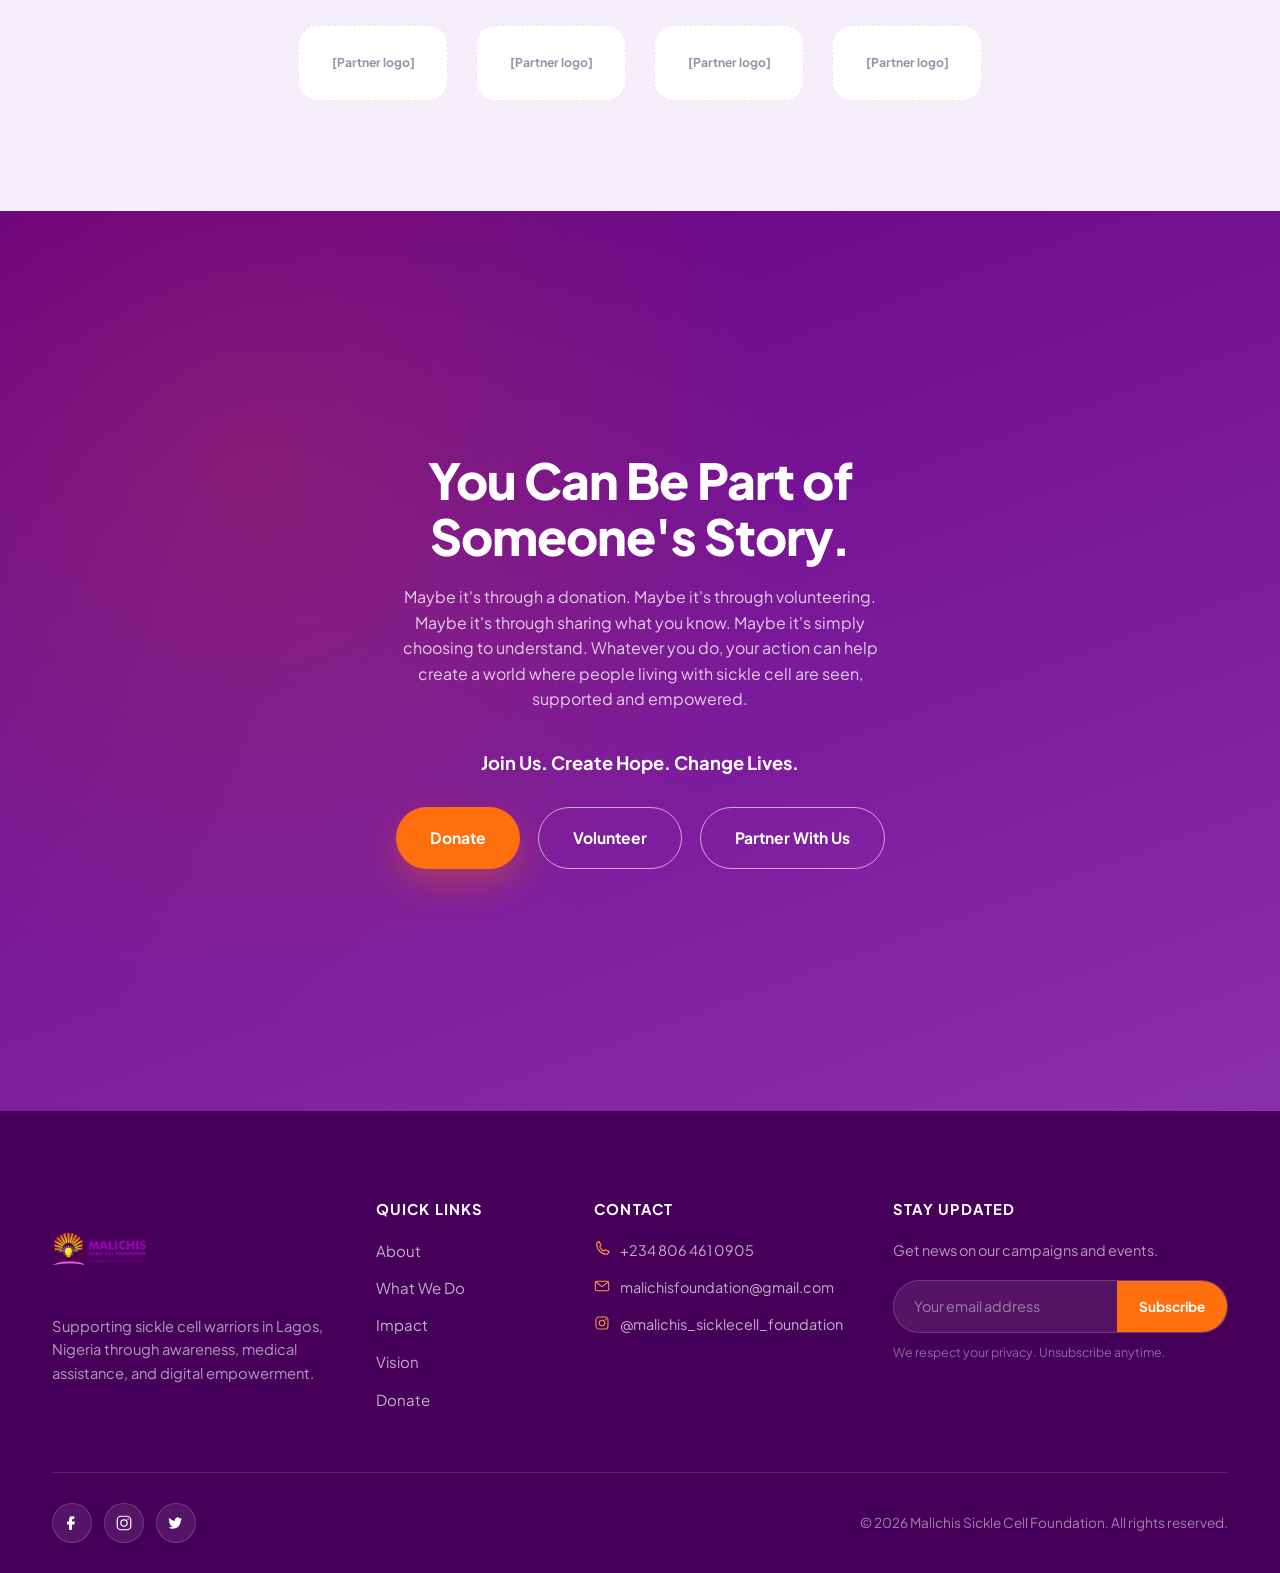
==== commit 11d76379: "Update about.html" ====
--- a/about.html
+++ b/about.html
@@ -61,6 +61,7 @@
     </a>
 
     <nav class="nav-menu" id="navMenu" aria-label="Primary">
+      <div class="nav-menu-bloom" aria-hidden="true"><svg viewBox="0 0 200 200"><use href="#bloom-shape" fill="currentColor"/></svg></div>
       <a href="index.html#home">Home</a>
       <a href="about.html" aria-current="page">About</a>
       <a href="index.html#vision">Event</a>
--- a/style.css
+++ b/style.css
@@ -515,6 +515,7 @@
   will-change: transform;
 }
 .mg-item img { width: 100%; height: 100%; object-fit: cover; display: block; transition: transform 0.6s var(--ease); }
+.mg-item video { width: 100%; height: 100%; object-fit: cover; display: block; }
 .mg-item:hover img { transform: scale(1.1); }
 .mg-item:nth-child(3n+2) { margin-top: 36px; }
 .mg-item:nth-child(odd) { animation: mgFloat 7s ease-in-out infinite; }
@@ -804,6 +805,7 @@
 .contact-form-panel { display: flex; flex-direction: column; justify-content: center; }
 .contact-form { display: flex; flex-direction: column; gap: 18px; }
 .contact-form input,
+.contact-form select,
 .contact-form textarea {
   width: 100%;
   padding: 15px 20px;
@@ -815,10 +817,13 @@
   resize: vertical;
   transition: border-color 0.3s, box-shadow 0.3s;
 }
+.contact-form select { appearance: none; background-image: url("data:image/svg+xml;charset=UTF-8,%3Csvg xmlns='http://www.w3.org/2000/svg' viewBox='0 0 24 24' fill='none' stroke='%236a637f' stroke-width='2' stroke-linecap='round' stroke-linejoin='round'%3E%3Cpath d='M6 9l6 6 6-6'/%3E%3C/svg%3E"); background-repeat: no-repeat; background-position: right 18px center; background-size: 16px; padding-right: 46px; }
+.contact-form select:invalid { color: var(--ink-faint); }
 .contact-form textarea { min-height: 130px; }
 .contact-form input::placeholder,
 .contact-form textarea::placeholder { color: var(--ink-faint); }
 .contact-form input:focus,
+.contact-form select:focus,
 .contact-form textarea:focus {
   outline: none;
   border-color: var(--purple);
@@ -1025,3 +1030,58 @@
 ============================================ */
 .donate-visual { border-radius: var(--radius-lg); overflow: hidden; box-shadow: var(--shadow-lift); aspect-ratio: 4/3; }
 .donate-visual img { width: 100%; height: 100%; object-fit: cover; display: block; }
+
+/* ============================================
+   SIMPLE PAGE HEADING (Donate page)
+============================================ */
+.page-head { padding: 170px 0 70px; background: var(--white); text-align: center; }
+.page-head .container { max-width: 680px; }
+.page-head .eyebrow { justify-content: center; }
+.page-head .eyebrow::before { display: none; }
+.page-head p { font-size: 1.05rem; margin-top: 14px; }
+
+/* ============================================
+   DONATE PAGE — FLOATING GALLERY
+============================================ */
+.donate-gallery-section { padding: 30px 0 100px; background: var(--white); }
+.donate-gallery {
+  display: grid;
+  grid-template-columns: repeat(4, 1fr);
+  gap: 20px;
+  max-width: 980px;
+  margin: 0 auto;
+}
+.donate-gallery .mg-item:nth-child(even) { margin-top: 30px; }
+@media (max-width: 820px) {
+  .donate-gallery { grid-template-columns: repeat(2, 1fr); max-width: 560px; }
+}
+@media (max-width: 480px) {
+  .donate-gallery { grid-template-columns: repeat(2, 1fr); gap: 12px; }
+  .donate-gallery .mg-item:nth-child(even) { margin-top: 14px; }
+}
+
+/* ============================================
+   DONATE PAGE — CATEGORY TABS
+============================================ */
+.donate-tabs { display: flex; flex-wrap: wrap; gap: 10px; margin: 24px 0 28px; }
+.donate-tab {
+  padding: 11px 20px;
+  border-radius: 100px;
+  background: var(--purple-tint);
+  color: var(--purple);
+  font-weight: 700;
+  font-size: 0.85rem;
+  white-space: nowrap;
+  transition: background 0.3s, color 0.3s, transform 0.3s, box-shadow 0.3s;
+}
+.donate-tab:hover { transform: translateY(-2px); }
+.donate-tab.is-active { background: var(--purple); color: var(--white); box-shadow: var(--shadow-soft); }
+
+.donate-panel { display: none; }
+.donate-panel.is-active { display: block; animation: fadeUp 0.5s var(--ease); }
+.donate-panel-note { font-size: 0.9rem; color: var(--ink-soft); margin-bottom: 18px; }
+
+@media (max-width: 520px) {
+  .donate-tabs { gap: 8px; }
+  .donate-tab { padding: 9px 16px; font-size: 0.8rem; }
+}
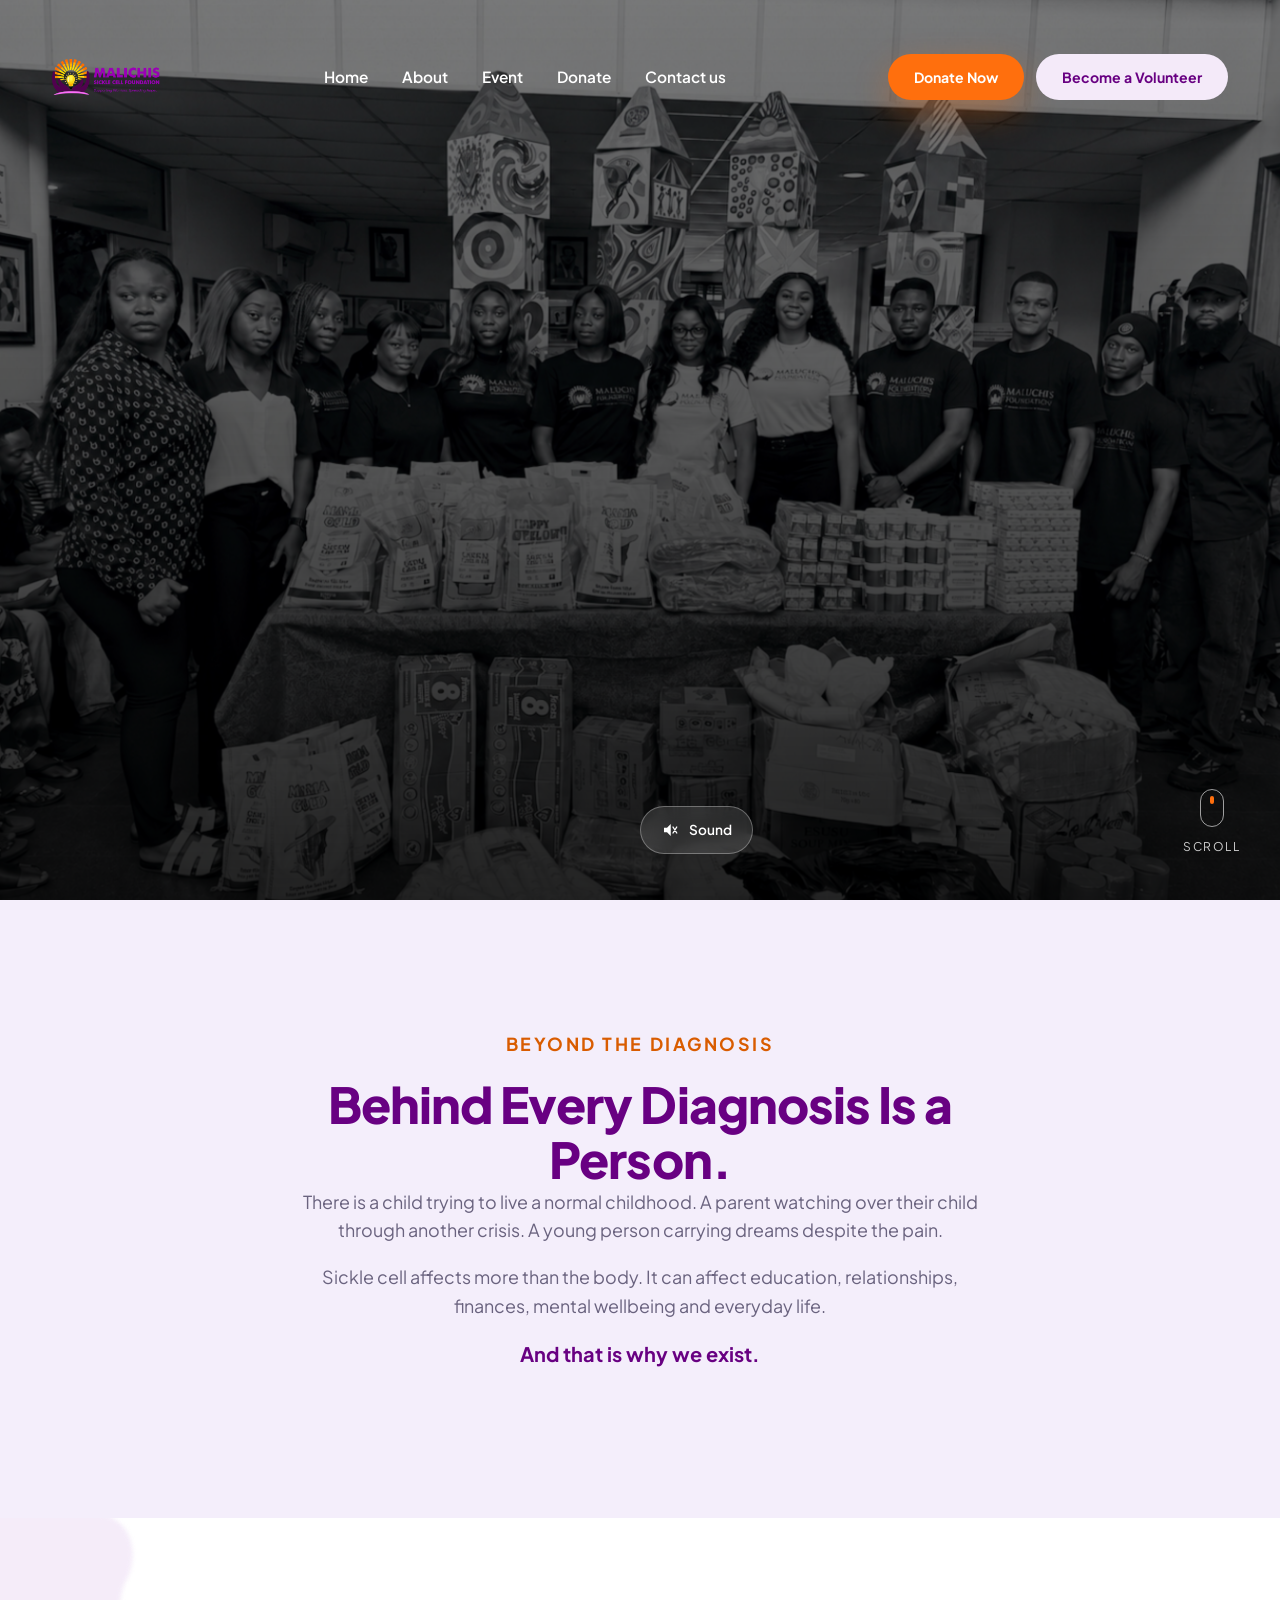
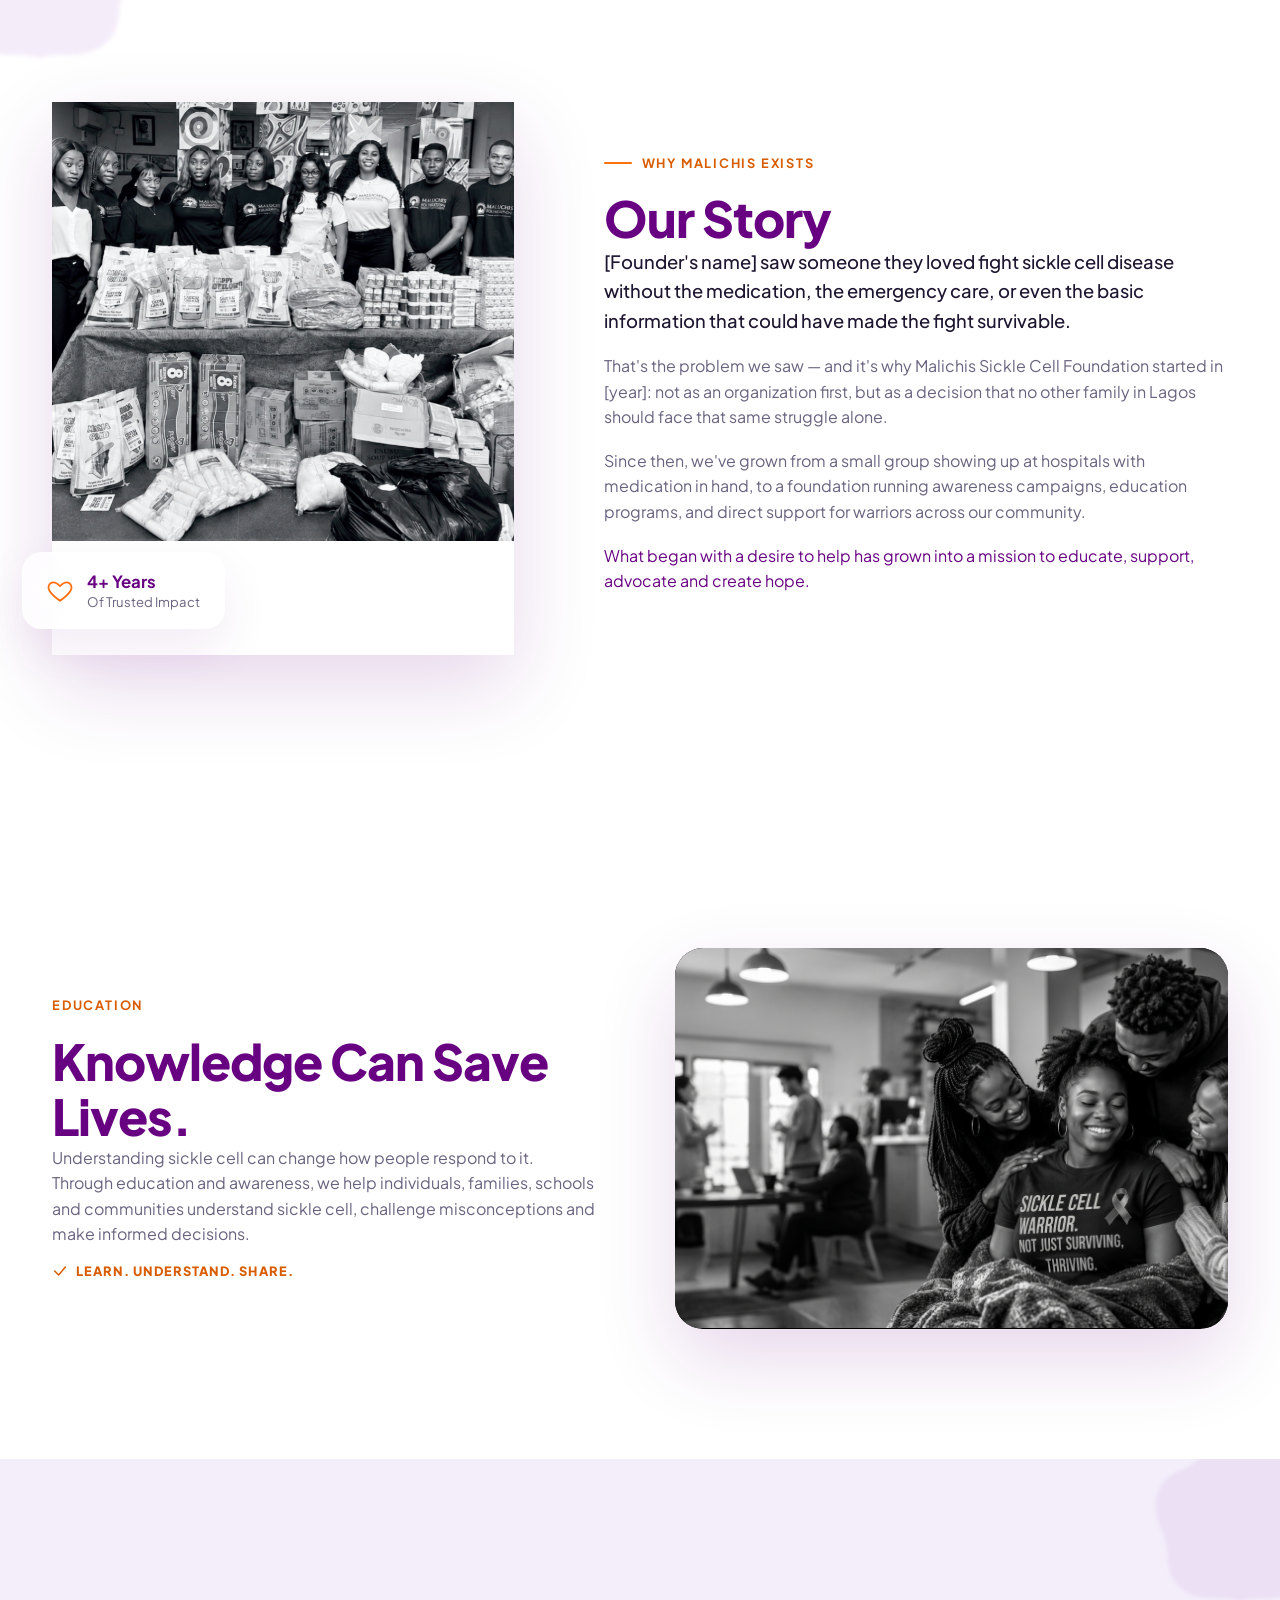
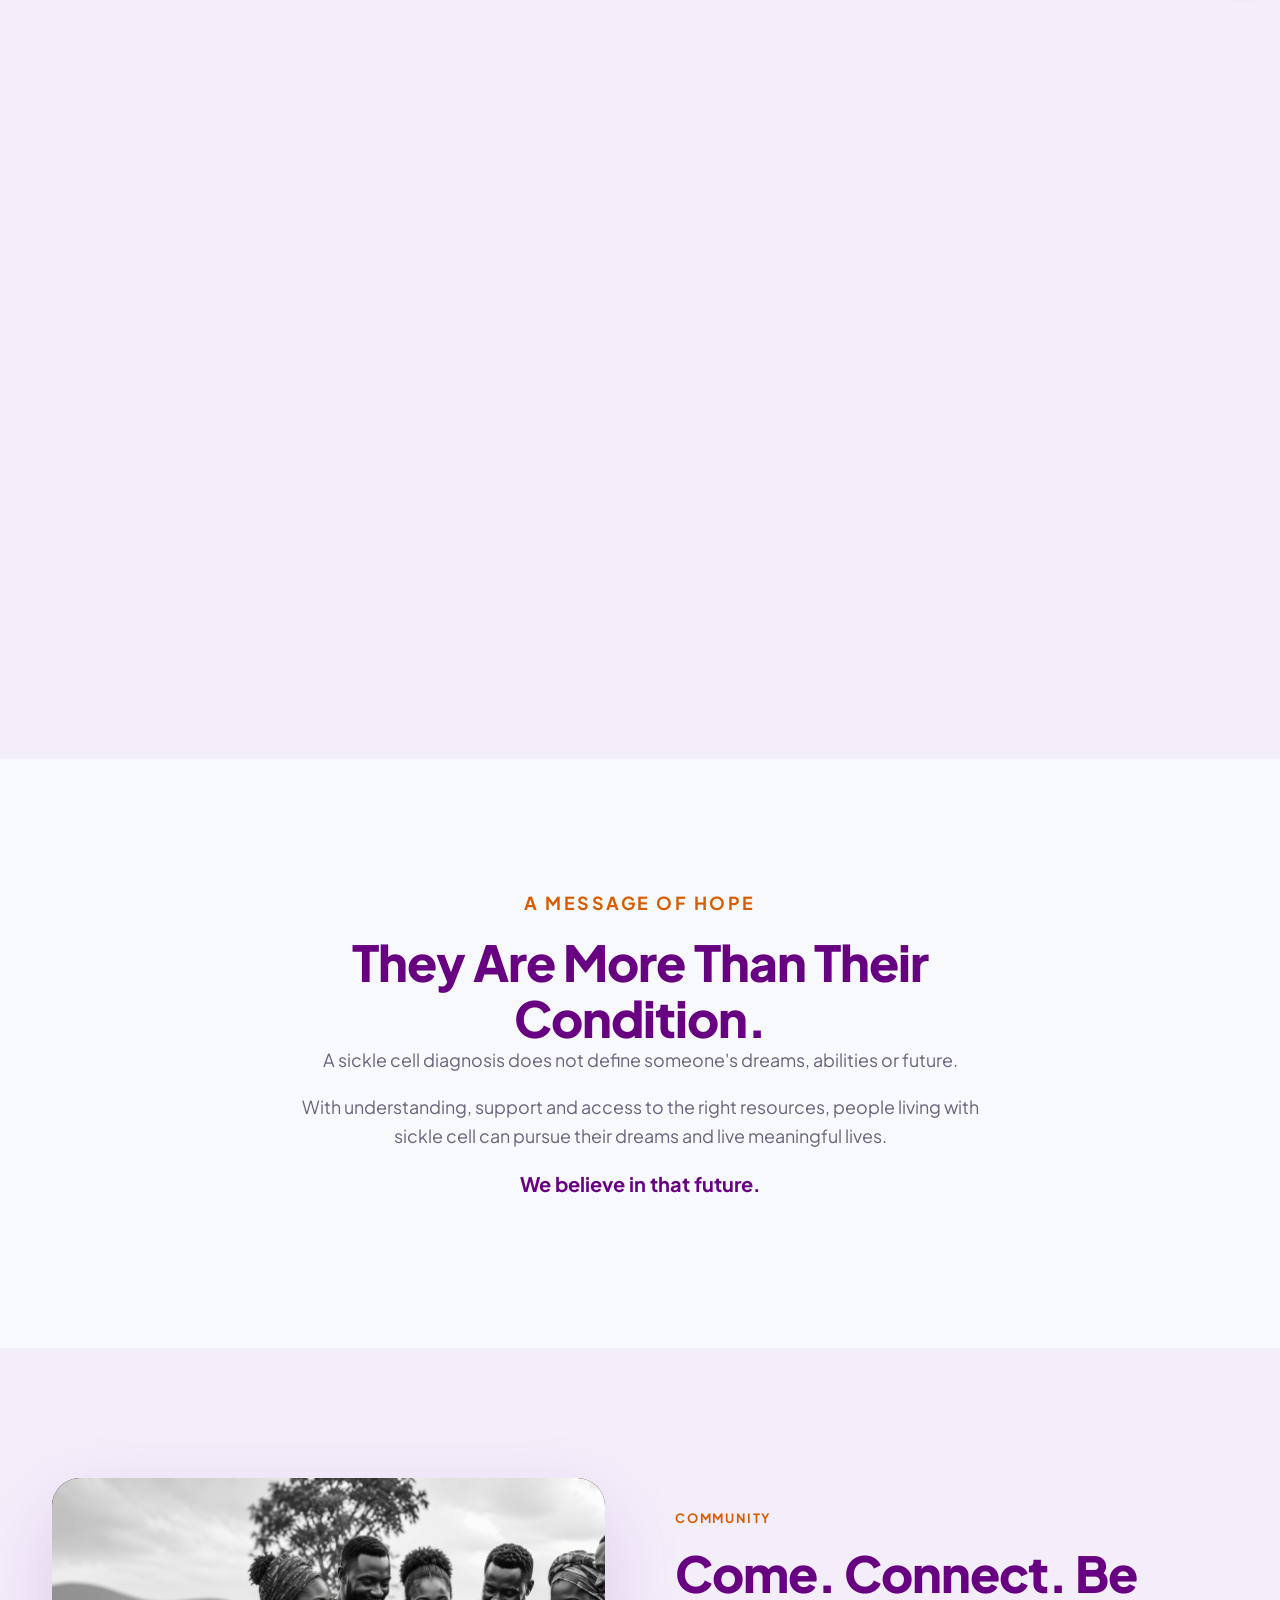
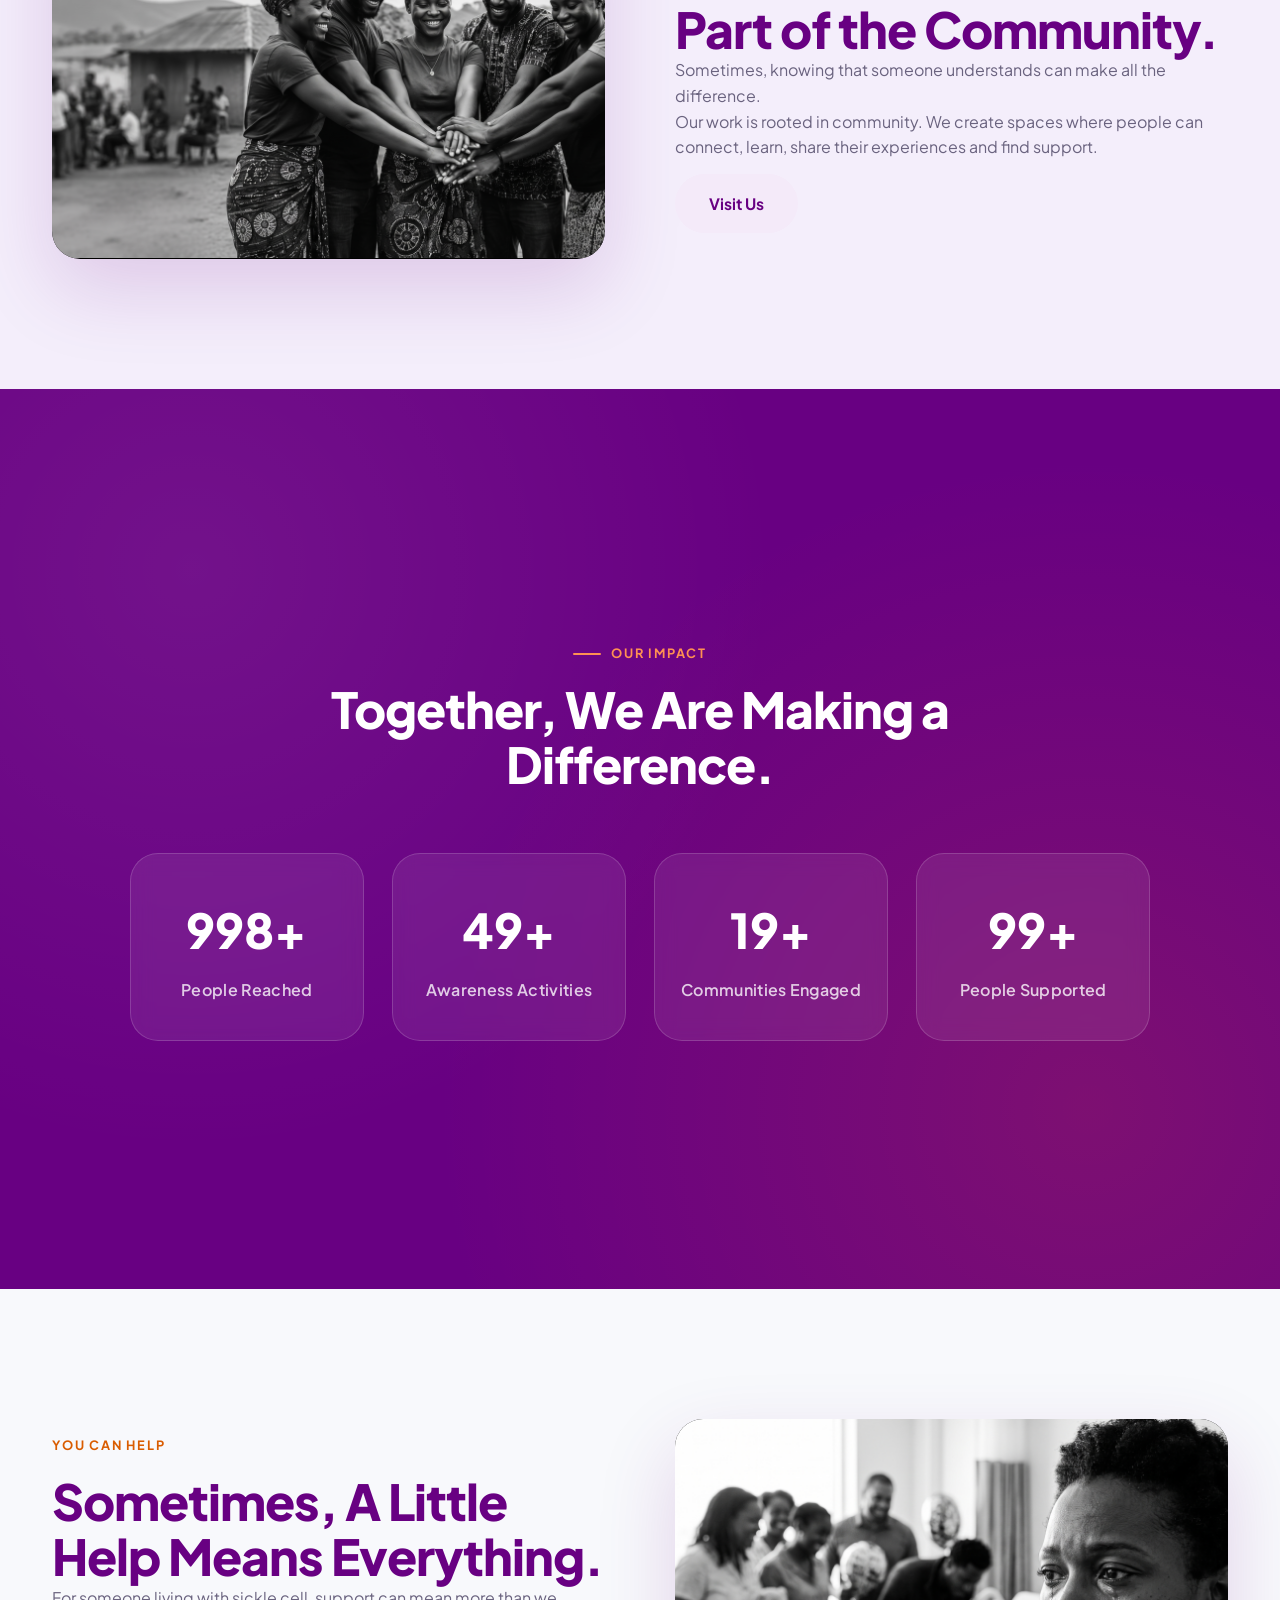
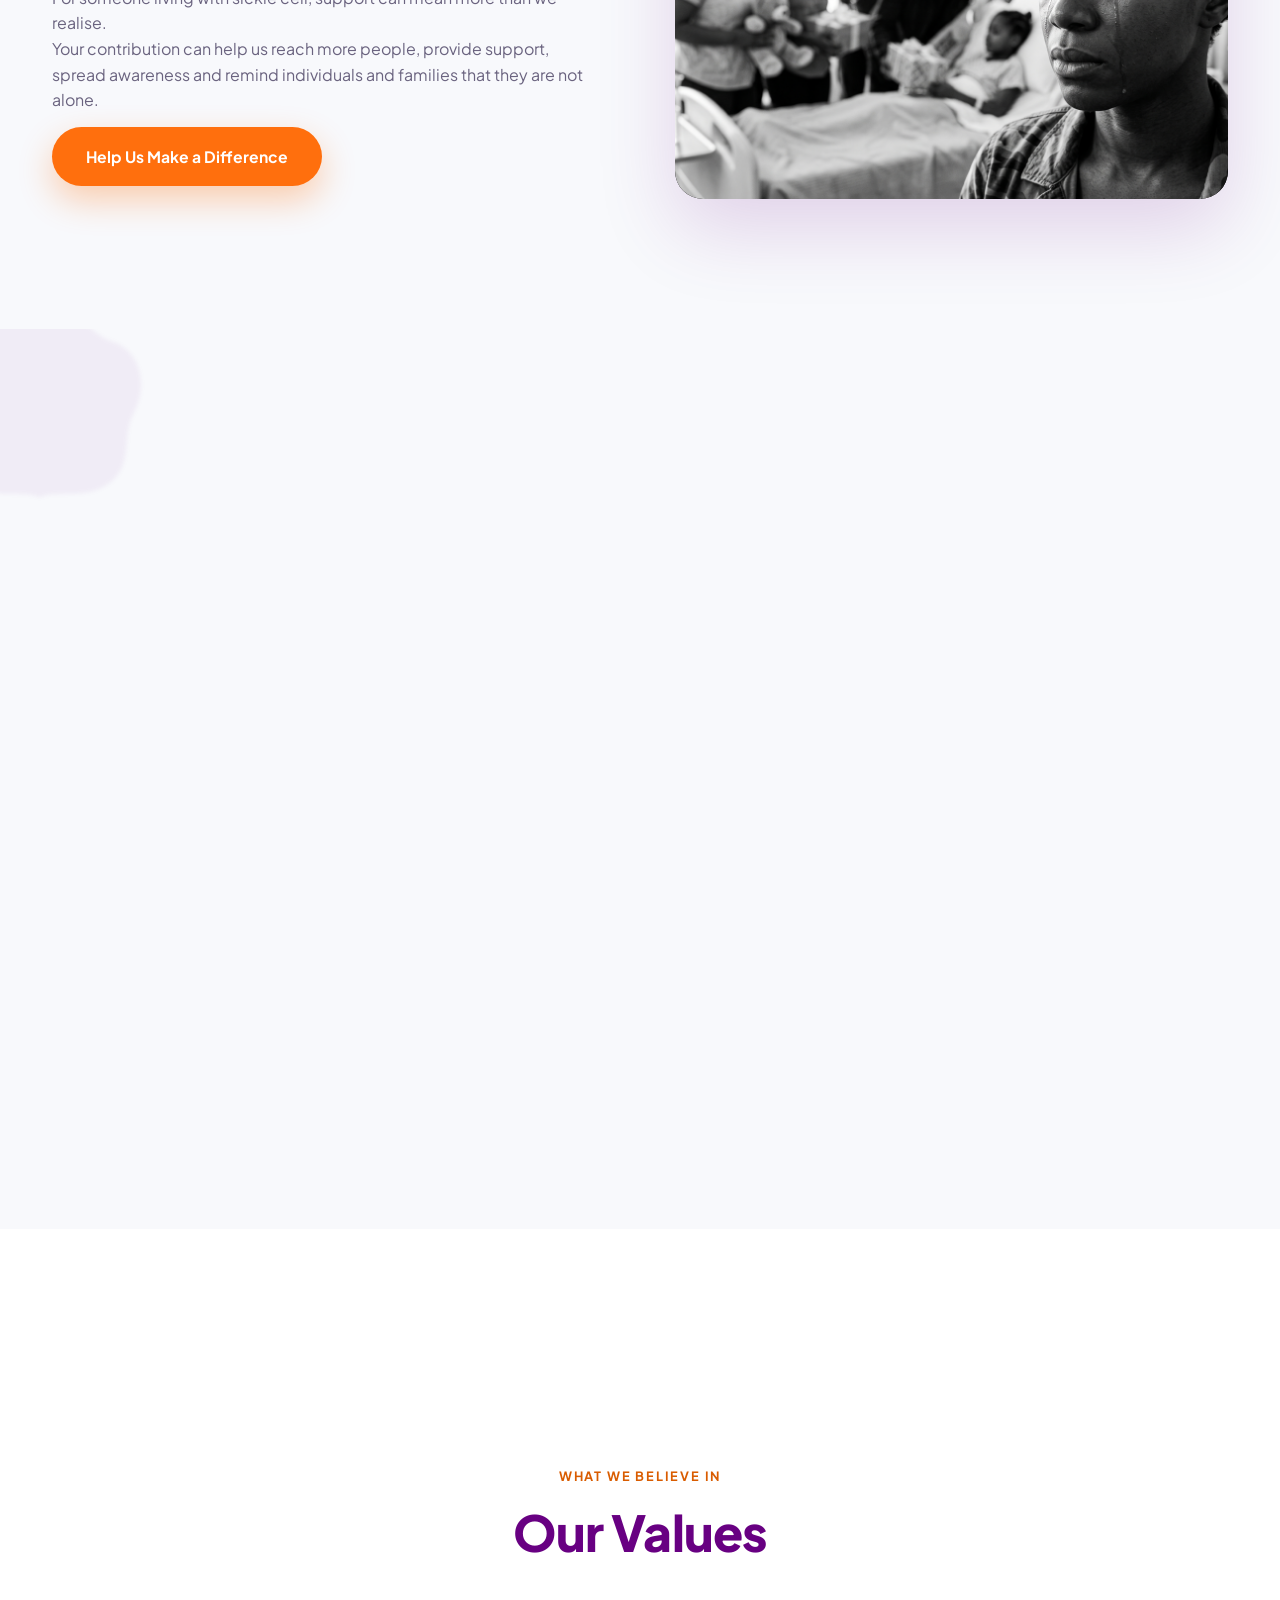
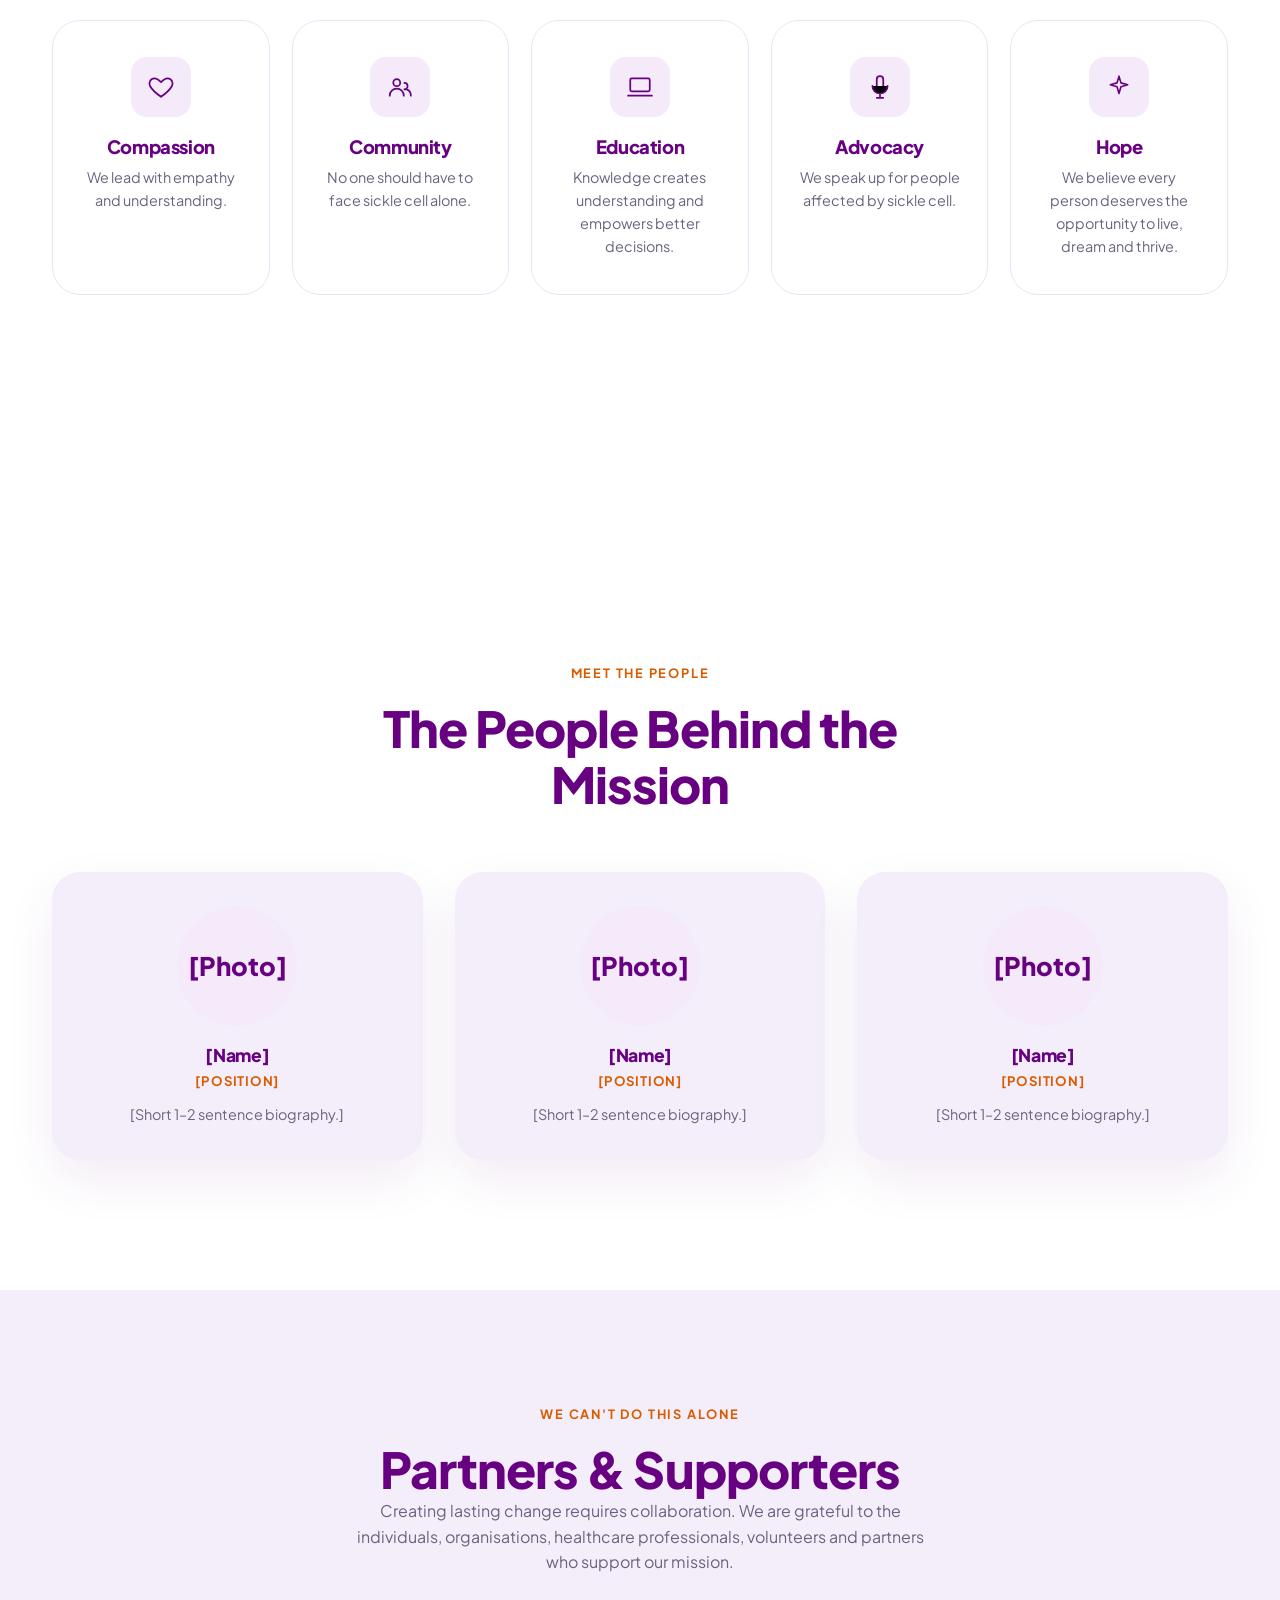
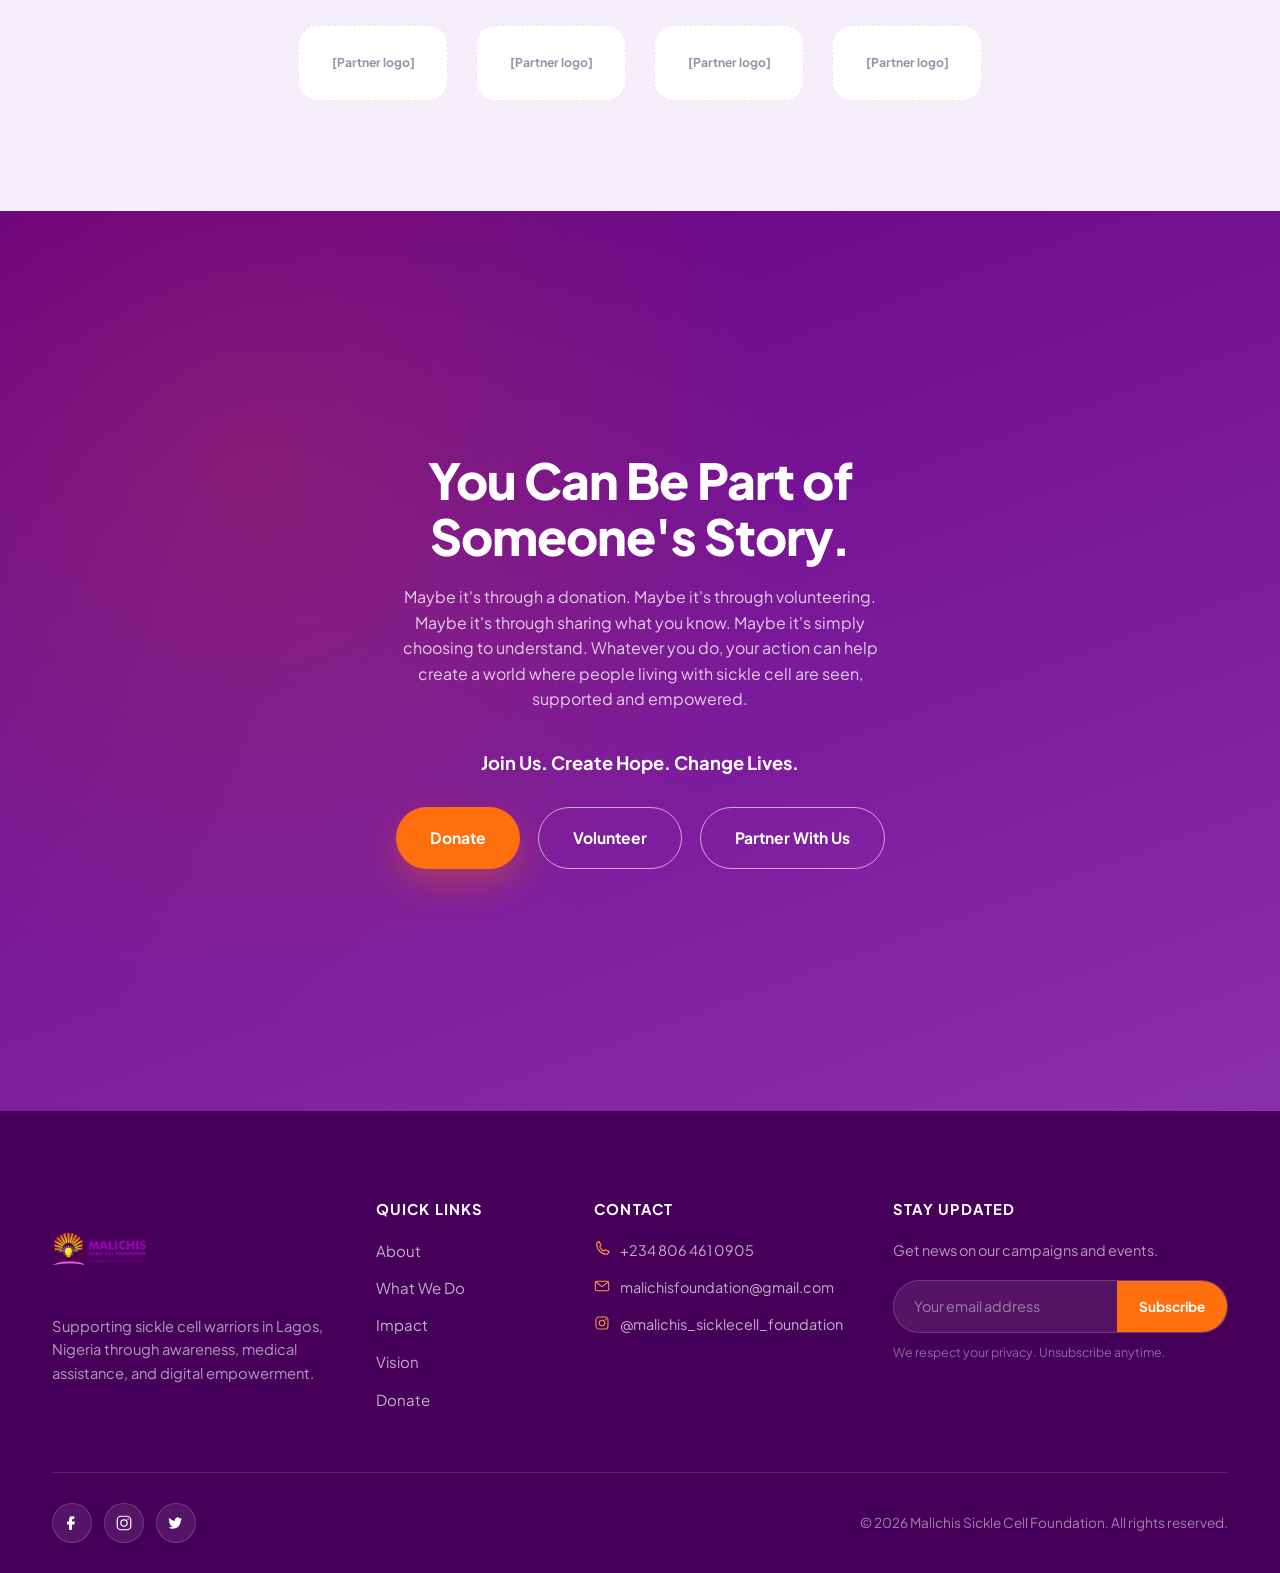
==== commit 2db171bc: "Update about.html" ====
--- a/about.html
+++ b/about.html
@@ -89,7 +89,7 @@
 ============================================ -->
 <section class="hero" id="home" aria-label="Introduction">
   <div class="hero-video-layer" data-parallax-speed="0.08">
-    <video class="hero-video" id="heroVideo" autoplay muted loop playsinline preload="auto" poster="images/malichis4.jpg">
+    <video class="hero-video" id="heroVideo" autoplay muted loop playsinline webkit-playsinline preload="auto" poster="images/malichis4.jpg">
       <source src="images/videom.mp4" type="video/mp4">
     </video>
   </div>
@@ -183,7 +183,7 @@
       <span class="mini-cta"><svg width="16" height="16"><use href="#icon-check"/></svg> Learn. Understand. Share.</span>
     </div>
     <div class="video-feature-media reveal-scale">
-      <video class="feature-video" muted loop playsinline preload="metadata" poster="images/malichis1.jpeg" aria-label="Watch our education video">
+      <video class="feature-video" muted loop playsinline webkit-playsinline preload="metadata" poster="images/malichis1.jpeg" aria-label="Watch our education video">
         <source src="images/education.mp4" type="video/mp4">
       </video>
     </div>
@@ -253,7 +253,7 @@
       <a href="index.html#contact" class="btn btn-ghost-purple" style="margin-top:14px;">Visit Us</a>
     </div>
     <div class="video-feature-media reveal-scale">
-      <video class="feature-video" muted loop playsinline preload="metadata" poster="images/malichis3.jpeg" aria-label="Take a look inside our community">
+      <video class="feature-video" muted loop playsinline webkit-playsinline preload="metadata" poster="images/malichis3.jpeg" aria-label="Take a look inside our community">
         <source src="images/visit.mp4" type="video/mp4">
       </video>
     </div>
@@ -304,7 +304,7 @@
       <a href="donate.html" class="btn btn-primary" style="margin-top:14px;">Help Us Make a Difference</a>
     </div>
     <div class="video-feature-media reveal-scale">
-      <video class="feature-video" muted loop playsinline preload="metadata" poster="images/malichis.jpeg" aria-label="See how you can help">
+      <video class="feature-video" muted loop playsinline webkit-playsinline preload="metadata" poster="images/malichis.jpeg" aria-label="See how you can help">
         <source src="images/help.mp4" type="video/mp4">
       </video>
     </div>
--- a/style.css
+++ b/style.css
@@ -198,6 +198,13 @@
   backdrop-filter: blur(16px) saturate(160%);
   box-shadow: 0 8px 34px rgba(104,0,130,0.09);
 }
+.nav.nav-solid {
+  background: rgba(255,255,255,0.85);
+  backdrop-filter: blur(16px) saturate(160%);
+  box-shadow: 0 8px 34px rgba(104,0,130,0.09);
+}
+.nav.nav-solid .nav-menu a { color: var(--purple); }
+.nav.nav-solid .nav-menu a:hover { color: var(--orange-dark); }
 .nav-logo {
   display: flex;
   align-items: center;
@@ -232,6 +239,7 @@
 .nav.scrolled .nav-menu a { color: var(--purple); }
 .nav.scrolled .nav-menu a:hover { color: var(--orange-dark); }
 .nav-cta { display: flex; align-items: center; gap: 12px; flex-shrink: 0; }
+.nav-menu-bloom { display: none; }
 .nav-toggle {
   display: none;
   flex-direction: column;
@@ -239,7 +247,8 @@
   gap: 5px;
   width: 40px; height: 40px;
 }
-.nav-toggle span { width: 24px; height: 2px; background: var(--purple); border-radius: 2px; transition: transform 0.35s var(--ease), opacity 0.3s; }
+.nav-toggle span { width: 24px; height: 2px; background: var(--white); border-radius: 2px; transition: transform 0.35s var(--ease), opacity 0.3s, background 0.3s; }
+.nav.scrolled .nav-toggle span, .nav.nav-solid .nav-toggle span { background: var(--purple); }
 .nav-toggle.active span:nth-child(1) { transform: translateY(7px) rotate(45deg); }
 .nav-toggle.active span:nth-child(2) { opacity: 0; }
 .nav-toggle.active span:nth-child(3) { transform: translateY(-7px) rotate(-45deg); }
@@ -255,37 +264,90 @@
 .nav-scrim.active { opacity: 1; visibility: visible; }
 
 @media (max-width: 980px) {
+  .nav-logo img { width: 72px; height: 72px; }
+  .nav.scrolled .nav-logo img, .nav.nav-solid .nav-logo img { width: 64px; height: 64px; }
   .nav-menu {
     position: fixed;
     top: 0; right: 0;
     height: 100vh;
-    width: min(320px, 80vw);
-    background: var(--white);
+    width: min(340px, 84vw);
+    background: linear-gradient(165deg, var(--purple) 0%, var(--purple-dark) 100%);
     flex-direction: column;
     justify-content: center;
-    gap: 28px;
+    gap: 8px;
     padding: 40px;
-    box-shadow: -20px 0 60px rgba(104,0,130,0.12);
+    box-shadow: -20px 0 60px rgba(104,0,130,0.28);
     transform: translateX(100%);
     transition: transform 0.5s var(--ease);
     z-index: 100;
+    overflow: hidden;
+    counter-reset: navcount;
   }
   .nav-menu.open { transform: translateX(0); }
-  .nav-menu a, .nav.scrolled .nav-menu a { color: var(--ink); }
-  .nav-menu a:hover, .nav.scrolled .nav-menu a:hover { color: var(--purple); }
+
+  .nav-menu-bloom {
+    display: block;
+    position: absolute;
+    bottom: -70px; right: -70px;
+    width: 280px; height: 280px;
+    color: var(--orange);
+    opacity: 0.14;
+    pointer-events: none;
+    z-index: 0;
+  }
+  .nav-menu-bloom svg { width: 100%; height: 100%; }
+
+  .nav-menu a, .nav.scrolled .nav-menu a, .nav.nav-solid .nav-menu a {
+    position: relative;
+    z-index: 1;
+    display: flex;
+    align-items: baseline;
+    color: var(--white);
+    font-size: 1.3rem;
+    font-weight: 700;
+    letter-spacing: -0.01em;
+    padding: 12px 0;
+    opacity: 0;
+    transform: translateX(28px);
+    transition: opacity 0.5s var(--ease), transform 0.5s var(--ease), color 0.3s;
+  }
+  .nav-menu a::before {
+    counter-increment: navcount;
+    content: '0' counter(navcount);
+    font-family: var(--font-serif);
+    font-style: italic;
+    font-weight: 500;
+    font-size: 0.85rem;
+    color: var(--orange-light);
+    margin-right: 14px;
+    opacity: 0.85;
+  }
+  .nav-menu a::after { display: none; }
+  .nav-menu.open a { opacity: 1; transform: translateX(0); }
+  .nav-menu.open a:nth-of-type(1) { transition-delay: 0.08s; }
+  .nav-menu.open a:nth-of-type(2) { transition-delay: 0.14s; }
+  .nav-menu.open a:nth-of-type(3) { transition-delay: 0.20s; }
+  .nav-menu.open a:nth-of-type(4) { transition-delay: 0.26s; }
+  .nav-menu.open a:nth-of-type(5) { transition-delay: 0.32s; }
+  .nav-menu a:hover, .nav.scrolled .nav-menu a:hover, .nav.nav-solid .nav-menu a:hover { color: var(--orange-light); }
+
   .nav-cta { display: none; }
   .nav-toggle { display: flex; }
 }
 
+@media (max-width: 980px) and (max-height: 480px) {
+  .nav-menu { justify-content: flex-start; padding-top: 90px; gap: 2px; }
+}
+
 @media (max-width: 400px) {
-  .nav-logo img { width: 84px; height: 84px; }
-  .nav.scrolled .nav-logo img { width: 74px; height: 74px; }
+  .nav-logo img { width: 60px; height: 60px; }
+  .nav.scrolled .nav-logo img, .nav.nav-solid .nav-logo img { width: 54px; height: 54px; }
 }
 
 /* ============================================
    HERO VIDEO
 ============================================ */
-.hero { position: relative; height: 100vh; min-height: 560px; overflow: hidden; background: #000; }
+.hero { position: relative; height: 100vh; height: 100svh; min-height: 560px; overflow: hidden; background: #000; }
 .hero-video-layer {
   position: absolute; inset: -6%;
   will-change: transform;
@@ -384,6 +446,7 @@
 @media (max-width: 720px) {
   .scroll-indicator { display: none; }
   .hero-actions { flex-direction: column; align-items: stretch; }
+  .sound-toggle-home { display: none; }
 }
 
 @media (max-width: 480px) {
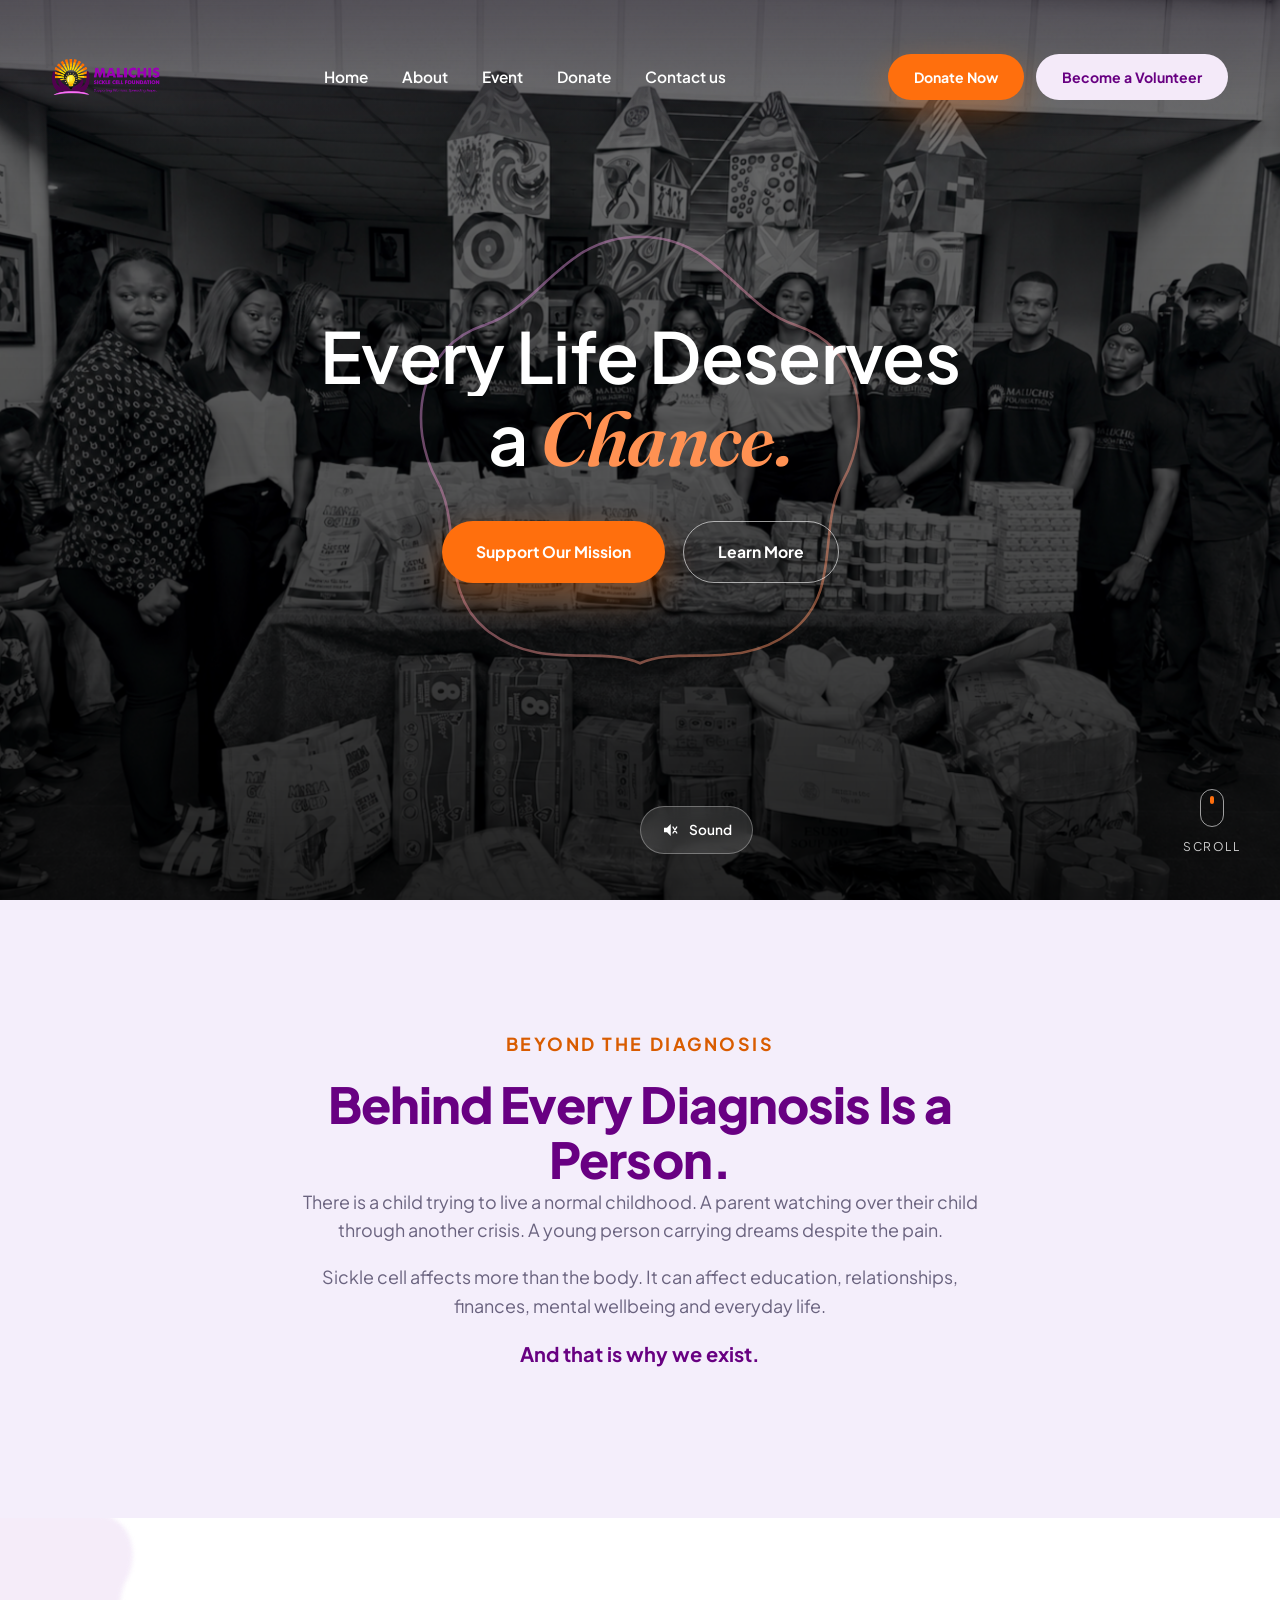
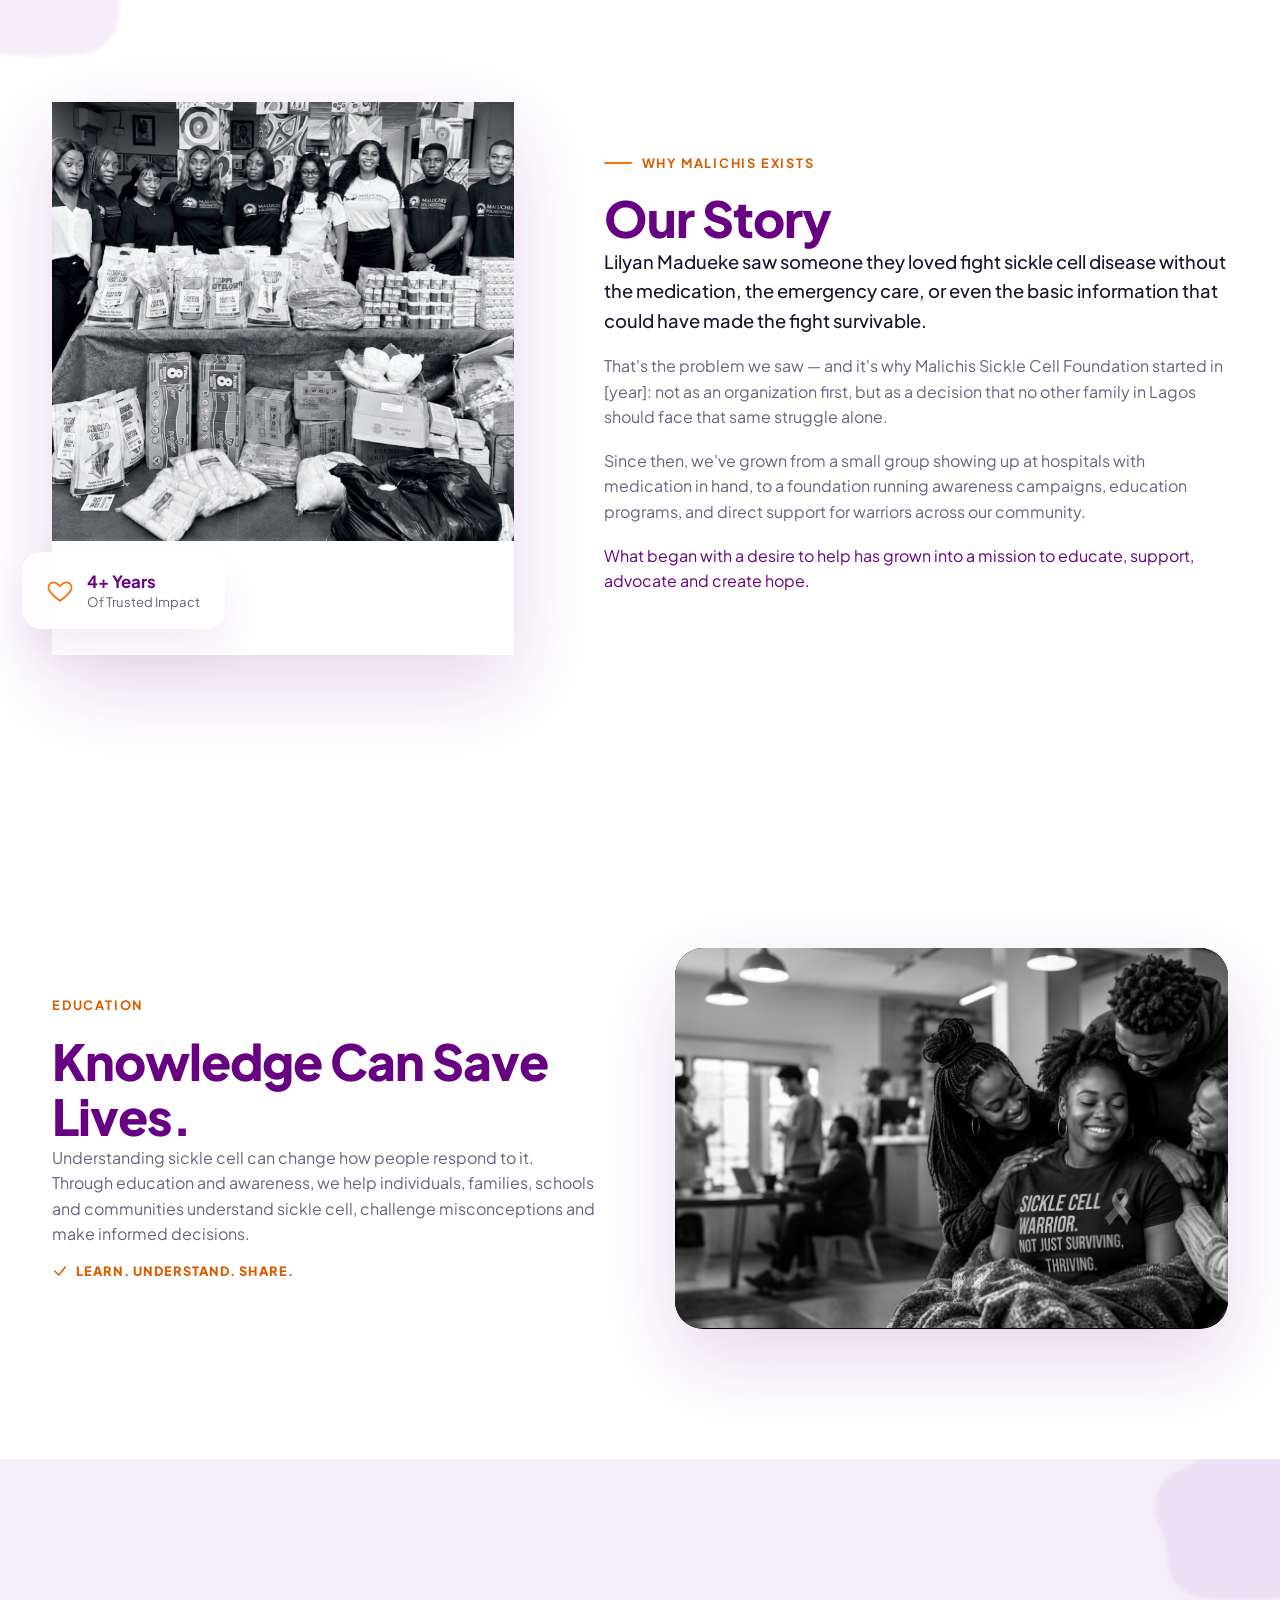
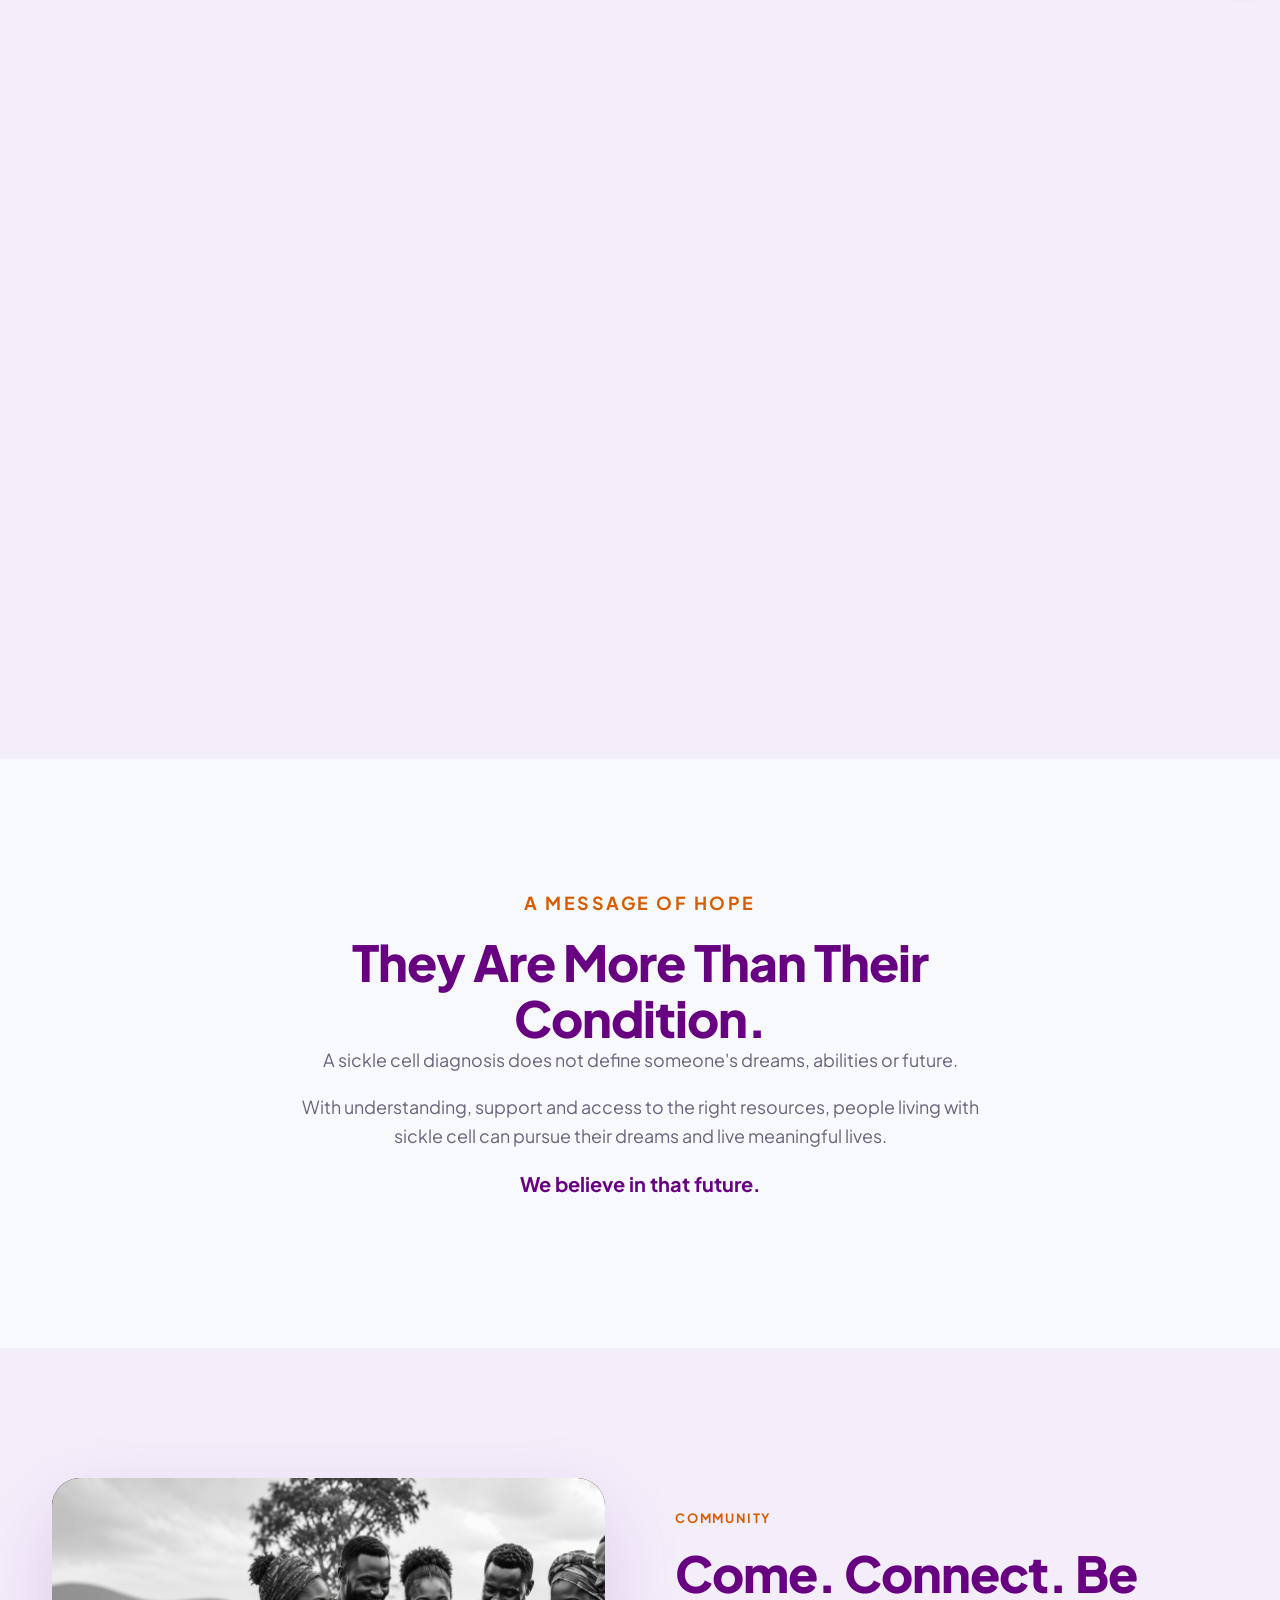
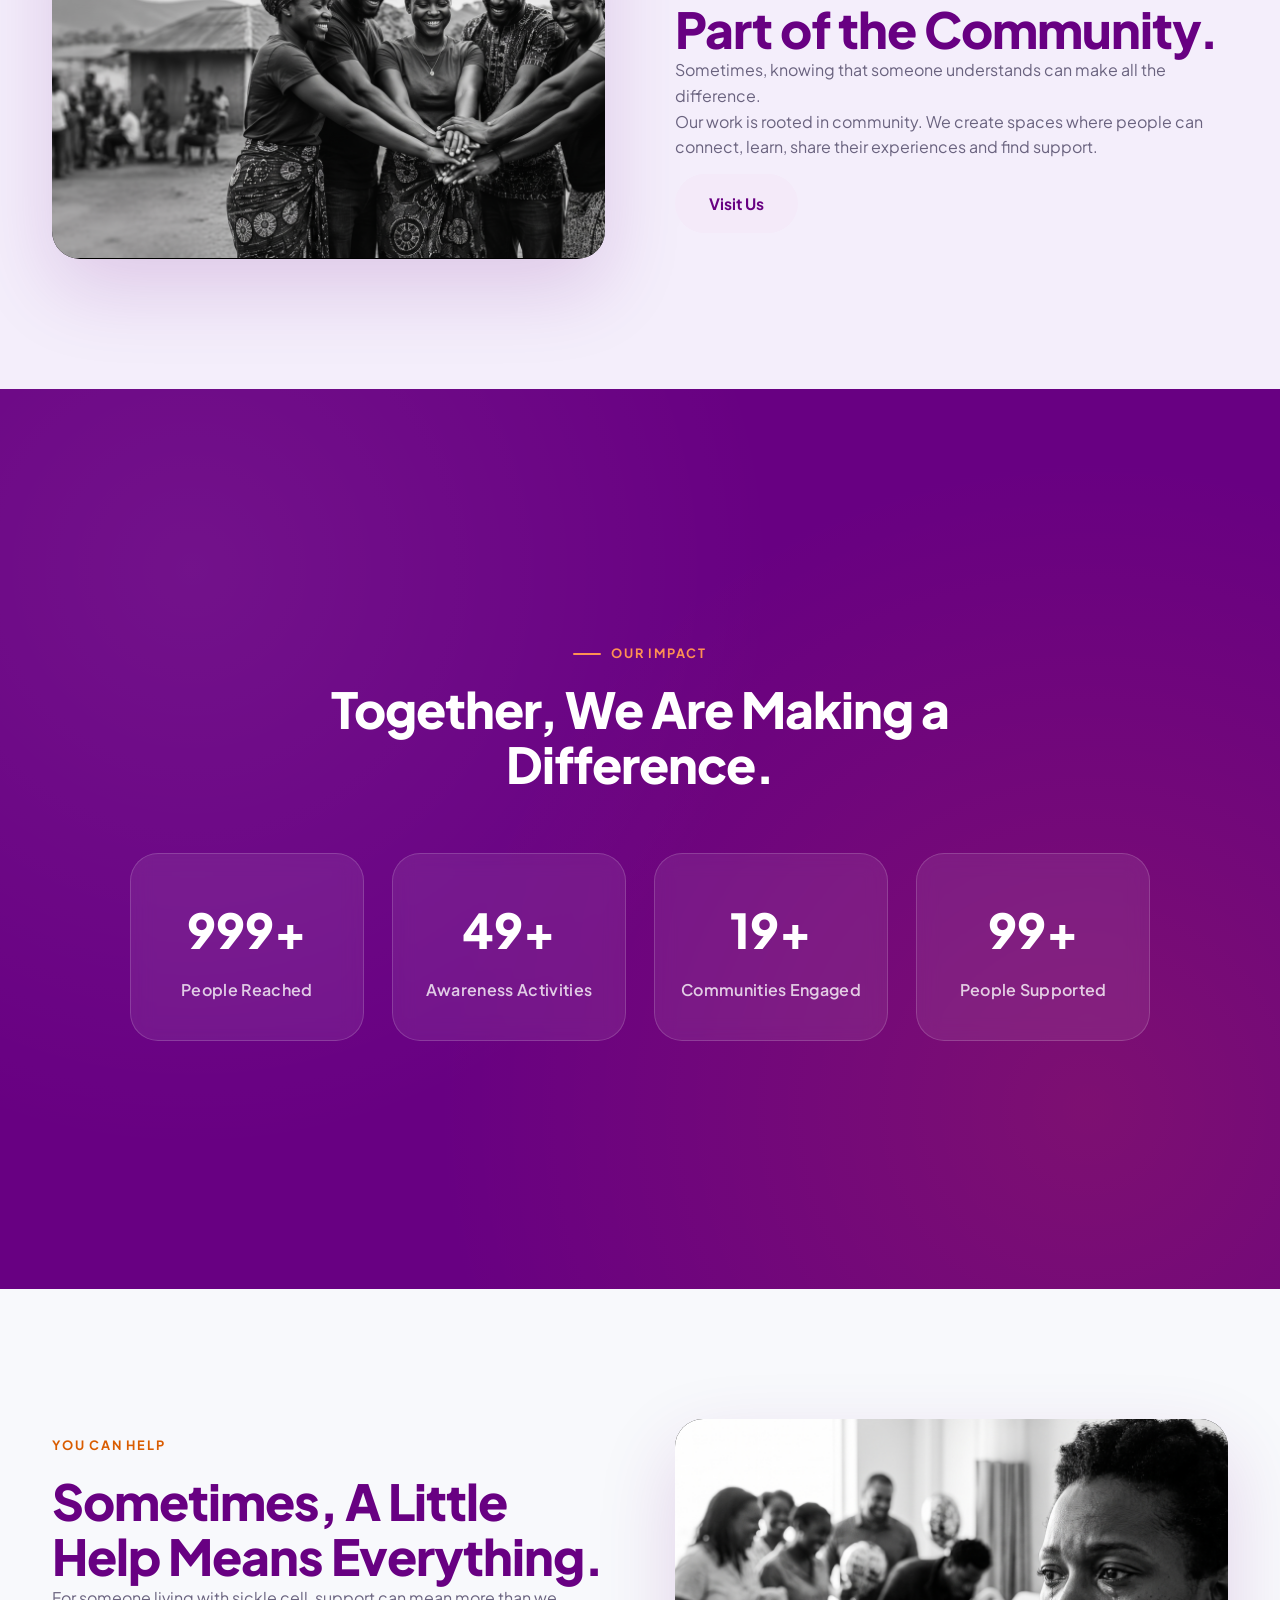
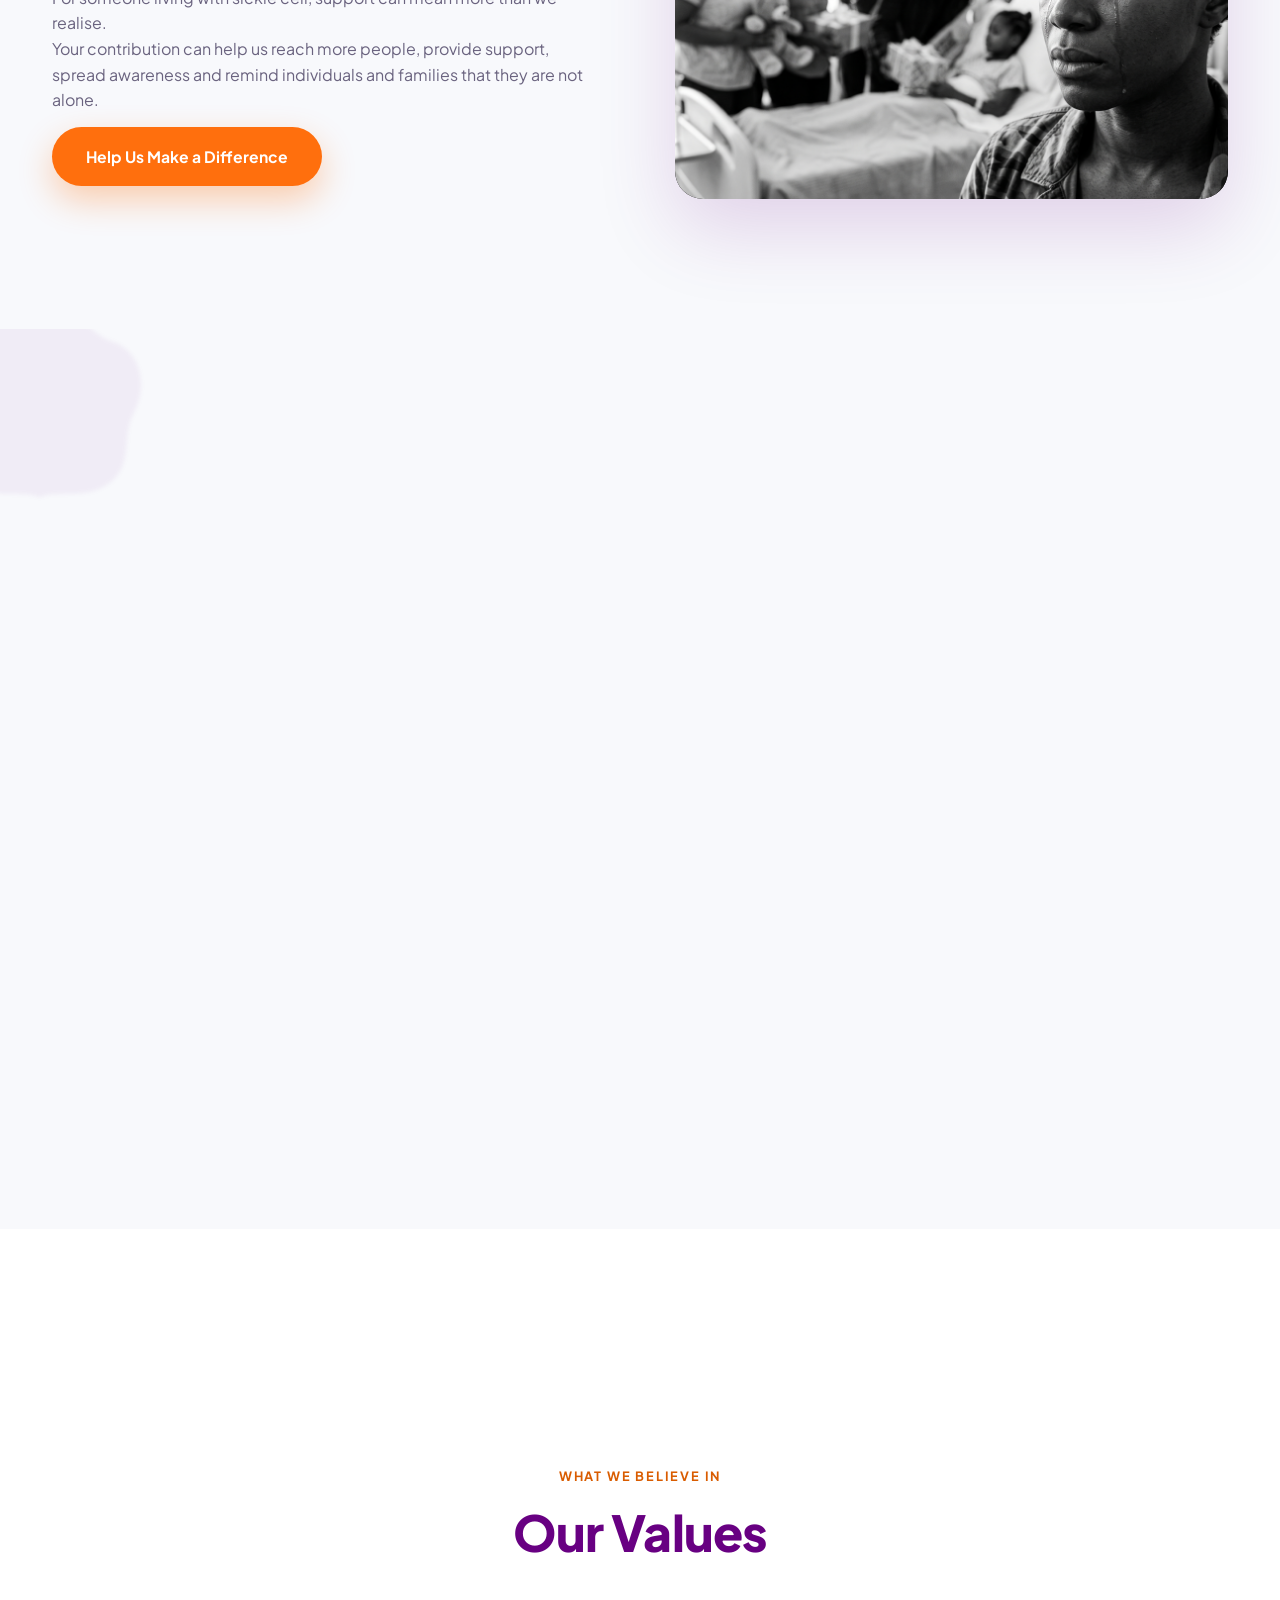
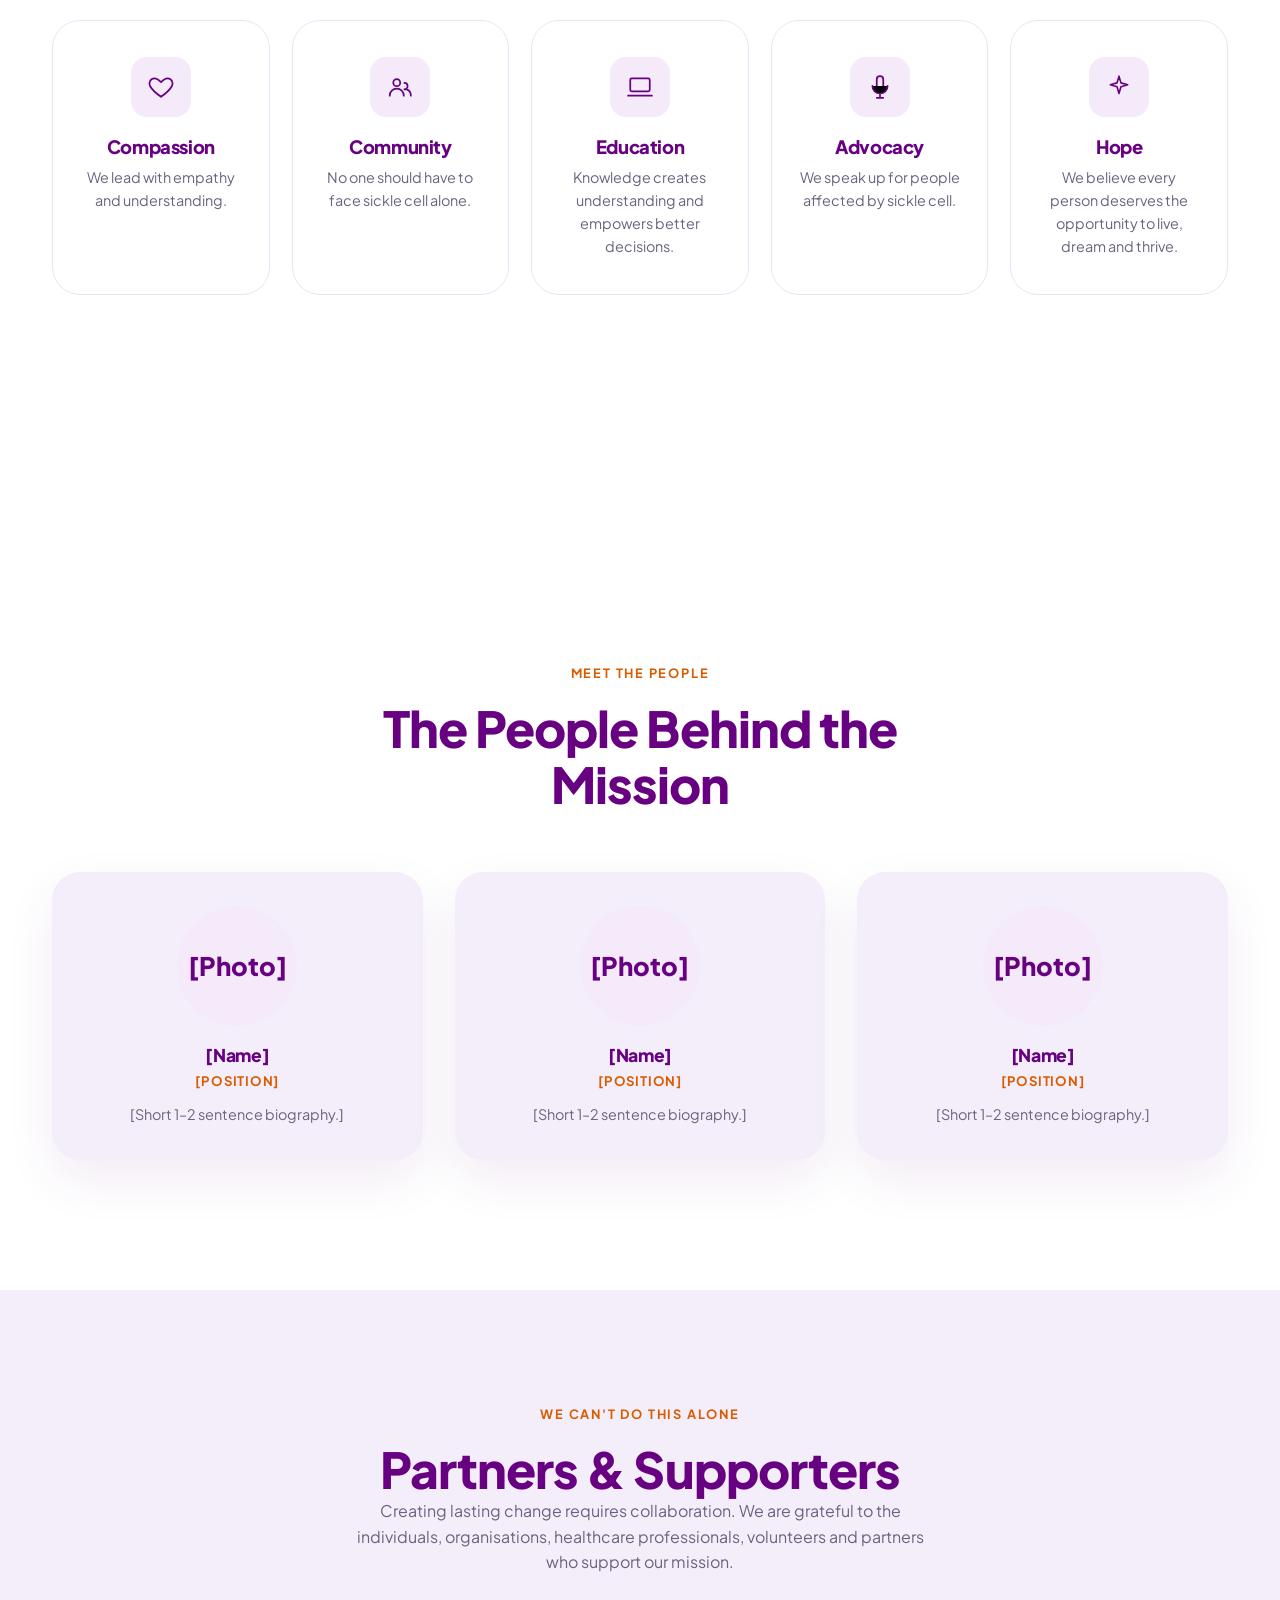
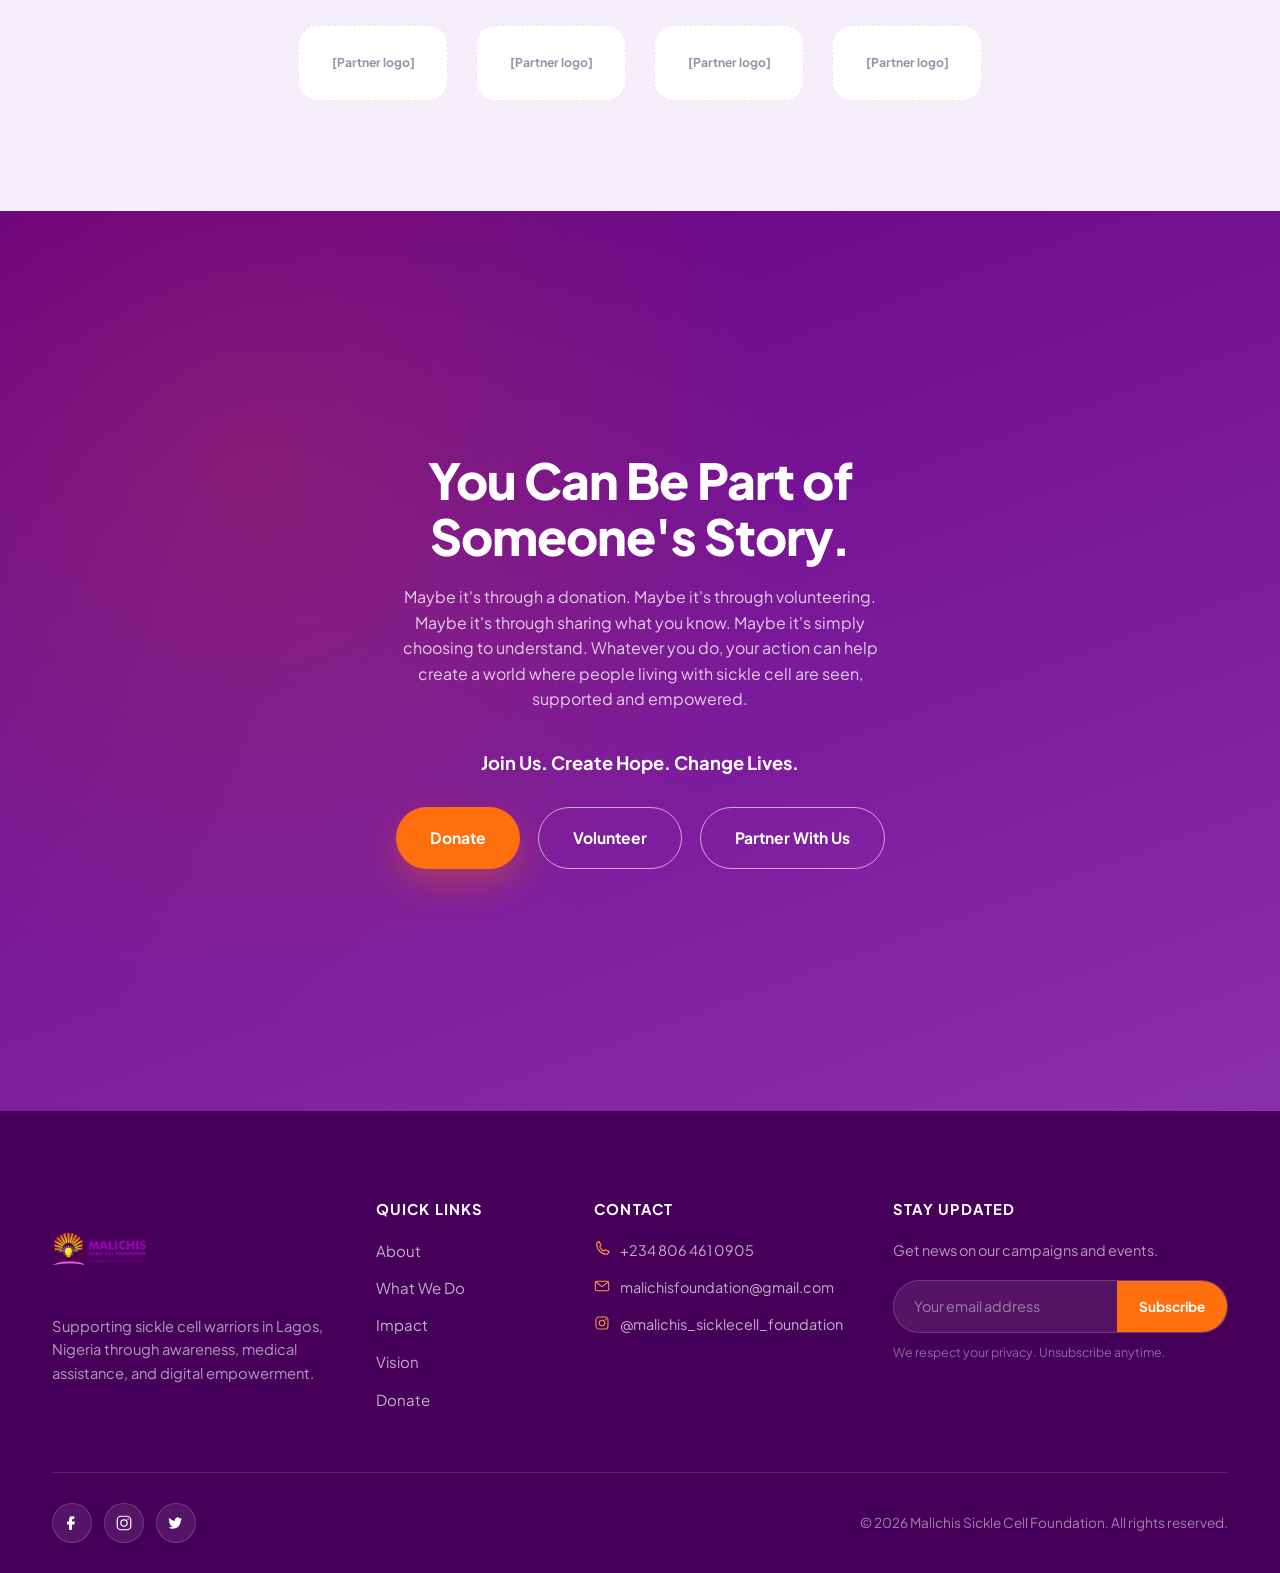
==== commit 083300e4: "Update about.html" ====
--- a/about.html
+++ b/about.html
@@ -162,7 +162,7 @@
     <div class="about-copy reveal">
       <p class="eyebrow">Why Malichis Exists</p>
       <h2>Our Story</h2>
-      <p class="lead-text">[Founder's name] saw someone they loved fight sickle cell disease without the medication, the emergency care, or even the basic information that could have made the fight survivable.</p>
+      <p class="lead-text">Lilyan Madueke saw someone they loved fight sickle cell disease without the medication, the emergency care, or even the basic information that could have made the fight survivable.</p>
       <p>That's the problem we saw — and it's why Malichis Sickle Cell Foundation started in [year]: not as an organization first, but as a decision that no other family in Lagos should face that same struggle alone.</p>
       <p>Since then, we've grown from a small group showing up at hospitals with medication in hand, to a foundation running awareness campaigns, education programs, and direct support for warriors across our community.</p>
       <p class="closing-line" style="color:var(--purple);">What began with a desire to help has grown into a mission to educate, support, advocate and create hope.</p>
--- a/style.css
+++ b/style.css
@@ -184,6 +184,7 @@
   top: 0; left: 0; right: 0;
   z-index: 500;
   padding: 22px 0;
+  background: linear-gradient(180deg, rgba(10,0,20,0.32) 0%, rgba(10,0,20,0.08) 65%, rgba(10,0,20,0) 100%);
   transition: padding 0.4s var(--ease), background 0.4s var(--ease), box-shadow 0.4s var(--ease);
 }
 .nav-inner {
@@ -307,9 +308,8 @@
     font-weight: 700;
     letter-spacing: -0.01em;
     padding: 12px 0;
-    opacity: 0;
-    transform: translateX(28px);
-    transition: opacity 0.5s var(--ease), transform 0.5s var(--ease), color 0.3s;
+    opacity: 1;
+    transition: color 0.3s;
   }
   .nav-menu a::before {
     counter-increment: navcount;
@@ -323,12 +323,16 @@
     opacity: 0.85;
   }
   .nav-menu a::after { display: none; }
-  .nav-menu.open a { opacity: 1; transform: translateX(0); }
-  .nav-menu.open a:nth-of-type(1) { transition-delay: 0.08s; }
-  .nav-menu.open a:nth-of-type(2) { transition-delay: 0.14s; }
-  .nav-menu.open a:nth-of-type(3) { transition-delay: 0.20s; }
-  .nav-menu.open a:nth-of-type(4) { transition-delay: 0.26s; }
-  .nav-menu.open a:nth-of-type(5) { transition-delay: 0.32s; }
+  @keyframes navLinkIn {
+    from { opacity: 0; transform: translateX(28px); }
+    to { opacity: 1; transform: translateX(0); }
+  }
+  .nav-menu.open a { animation: navLinkIn 0.45s var(--ease) both; }
+  .nav-menu.open a:nth-of-type(1) { animation-delay: 0.08s; }
+  .nav-menu.open a:nth-of-type(2) { animation-delay: 0.14s; }
+  .nav-menu.open a:nth-of-type(3) { animation-delay: 0.20s; }
+  .nav-menu.open a:nth-of-type(4) { animation-delay: 0.26s; }
+  .nav-menu.open a:nth-of-type(5) { animation-delay: 0.32s; }
   .nav-menu a:hover, .nav.scrolled .nav-menu a:hover, .nav.nav-solid .nav-menu a:hover { color: var(--orange-light); }
 
   .nav-cta { display: none; }
@@ -348,6 +352,14 @@
    HERO VIDEO
 ============================================ */
 .hero { position: relative; height: 100vh; height: 100svh; min-height: 560px; overflow: hidden; background: #000; }
+.hero-slides { position: relative; width: 100%; height: 100%; }
+.slide {
+  position: absolute; inset: 0;
+  opacity: 0;
+  visibility: hidden;
+  transition: opacity 1.2s ease, visibility 1.2s ease;
+}
+.slide.is-active { opacity: 1; visibility: visible; z-index: 2; }
 .hero-video-layer {
   position: absolute; inset: -6%;
   will-change: transform;
@@ -358,10 +370,20 @@
   width: 100%; height: 100%;
   object-fit: cover;
 }
+.slide-bg {
+  position: absolute; inset: -2%;
+  background-size: cover;
+  background-position: center;
+  transform: scale(1.08);
+  transition: transform 13s linear;
+}
+.slide.is-active .slide-bg { transform: scale(1.18); }
 .slide-overlay {
   position: absolute; inset: 0; z-index: 1;
   background: linear-gradient(180deg, rgba(0,0,0,0.5) 0%, rgba(0,0,0,0.68) 55%, rgba(0,0,0,0.86) 100%);
 }
+.slide-overlay-alt { background: linear-gradient(120deg, rgba(0,0,0,0.8) 10%, rgba(0,0,0,0.5) 60%, rgba(0,0,0,0.82) 100%); }
+.slide-overlay-deep { background: linear-gradient(0deg, rgba(0,0,0,0.9) 0%, rgba(0,0,0,0.55) 50%, rgba(0,0,0,0.78) 100%); }
 .hero-content {
   position: relative; z-index: 3;
   height: 100%;
@@ -370,12 +392,6 @@
   justify-content: center;
   max-width: 880px;
   will-change: transform, opacity;
-  animation: heroContentExit 1.1s var(--ease) forwards;
-  animation-delay: 6.5s;
-}
-@keyframes heroContentExit {
-  from { opacity: 1; transform: translateY(0); }
-  to { opacity: 0; transform: translateY(-36px); }
 }
 .eyebrow-light { color: var(--orange-light); }
 .eyebrow-light::before { background: var(--orange-light); }
@@ -434,6 +450,26 @@
 .sound-toggle.is-unmuted .icon-muted { display: none; }
 .sound-toggle.is-unmuted .icon-unmuted { display: block; }
 
+.hero-arrow {
+  position: absolute; top: 50%; transform: translateY(-50%);
+  z-index: 10;
+  width: 54px; height: 54px;
+  border-radius: 50%;
+  display: flex; align-items: center; justify-content: center;
+  color: var(--white);
+  background: rgba(255,255,255,0.14);
+  border: 1px solid rgba(255,255,255,0.3);
+  backdrop-filter: blur(8px);
+  transition: background 0.3s, transform 0.3s;
+}
+.hero-arrow:hover { background: var(--orange); transform: translateY(-50%) scale(1.08); }
+.hero-arrow-prev { left: 28px; }
+.hero-arrow-next { right: 28px; }
+
+.hero-dots { position: absolute; bottom: 46px; left: 50%; transform: translateX(-50%); z-index: 10; display: flex; gap: 12px; }
+.dot { width: 10px; height: 10px; border-radius: 50%; background: rgba(255,255,255,0.4); transition: all 0.4s var(--ease); }
+.dot.is-active { width: 32px; border-radius: 6px; background: var(--orange); }
+
 .scroll-indicator {
   position: absolute; bottom: 44px; right: 40px; z-index: 10;
   display: flex; flex-direction: column; align-items: center; gap: 10px;
@@ -444,6 +480,7 @@
 @keyframes scrollDot { 0% { opacity: 1; transform: translateY(0); } 100% { opacity: 0; transform: translateY(10px); } }
 
 @media (max-width: 720px) {
+  .hero-arrow { display: none; }
   .scroll-indicator { display: none; }
   .hero-actions { flex-direction: column; align-items: stretch; }
   .sound-toggle-home { display: none; }
@@ -451,6 +488,7 @@
 
 @media (max-width: 480px) {
   .hero { min-height: 520px; }
+  .hero-dots { bottom: 28px; }
   .sound-toggle { bottom: 26px; padding: 10px 16px; }
   .hero-content { padding-top: 60px; }
 }
@@ -511,6 +549,7 @@
   overflow: hidden;
   box-shadow: var(--shadow-lift);
   aspect-ratio: 5/6;
+  min-height: 260px;
 }
 .about-media-frame img { width: 100%; height: 100%; object-fit: cover; transform: scale(1.08) translate3d(0, var(--parallax-y, 0px), 0); will-change: transform; }
 .about-media-badge {
@@ -575,6 +614,7 @@
   overflow: hidden;
   box-shadow: var(--shadow-soft);
   aspect-ratio: 4/5;
+  min-height: 140px;
   will-change: transform;
 }
 .mg-item img { width: 100%; height: 100%; object-fit: cover; display: block; transition: transform 0.6s var(--ease); }
@@ -1148,3 +1188,30 @@
   .donate-tabs { gap: 8px; }
   .donate-tab { padding: 9px 16px; font-size: 0.8rem; }
 }
+
+/* ============================================
+   CONTACT PAGE — extra clearance since it's the
+   first section on the page (no hero above it)
+============================================ */
+.contact.contact-page { padding-top: 170px; }
+
+/* ============================================
+   MAP SECTION
+============================================ */
+.map-section { padding: 20px 0 130px; background: var(--lavender); }
+.map-head { max-width: 600px; margin: 0 auto 40px; text-align: center; }
+.map-head .eyebrow { justify-content: center; }
+.map-head .eyebrow::before { display: none; }
+.map-frame {
+  border-radius: var(--radius-lg);
+  overflow: hidden;
+  box-shadow: var(--shadow-lift);
+  line-height: 0;
+}
+.map-frame iframe { display: block; width: 100%; }
+
+@media (max-width: 640px) {
+  .contact.contact-page { padding-top: 130px; }
+  .map-section { padding: 10px 0 90px; }
+  .map-frame iframe { height: 320px; }
+}
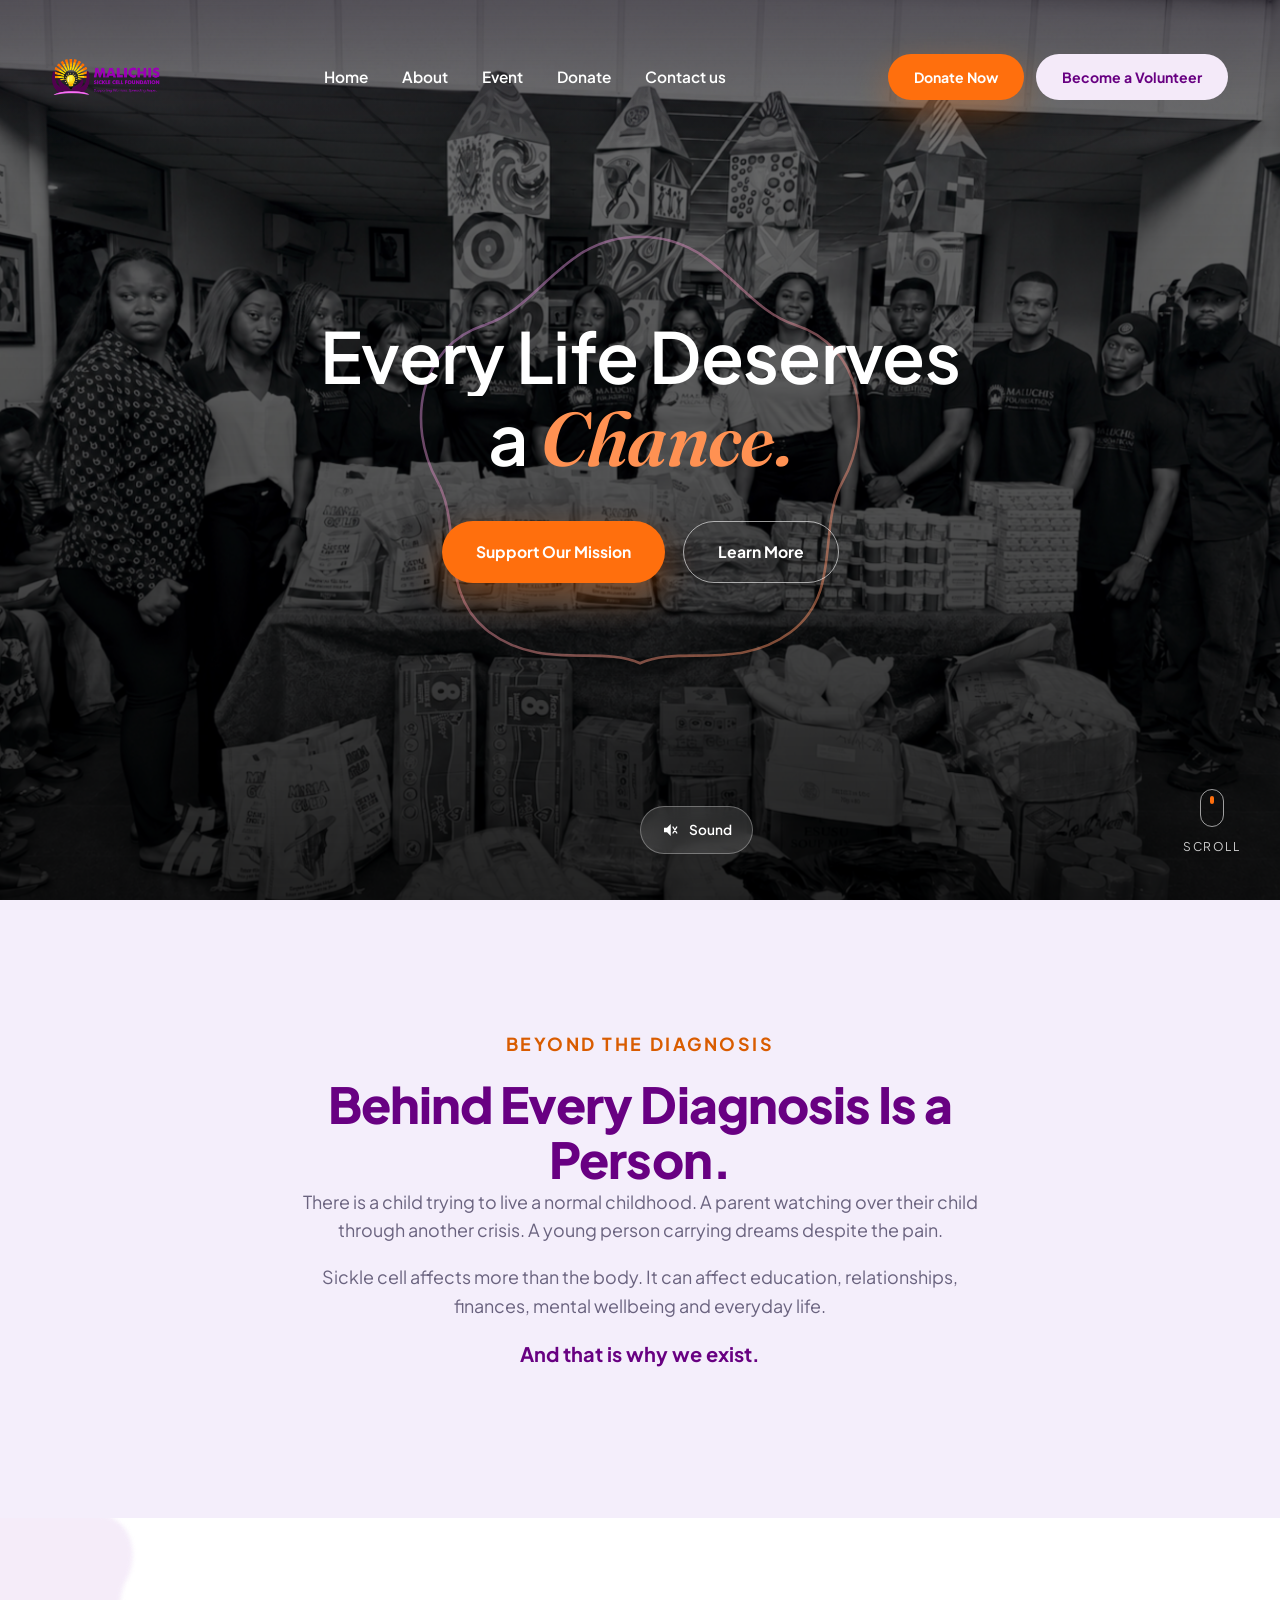
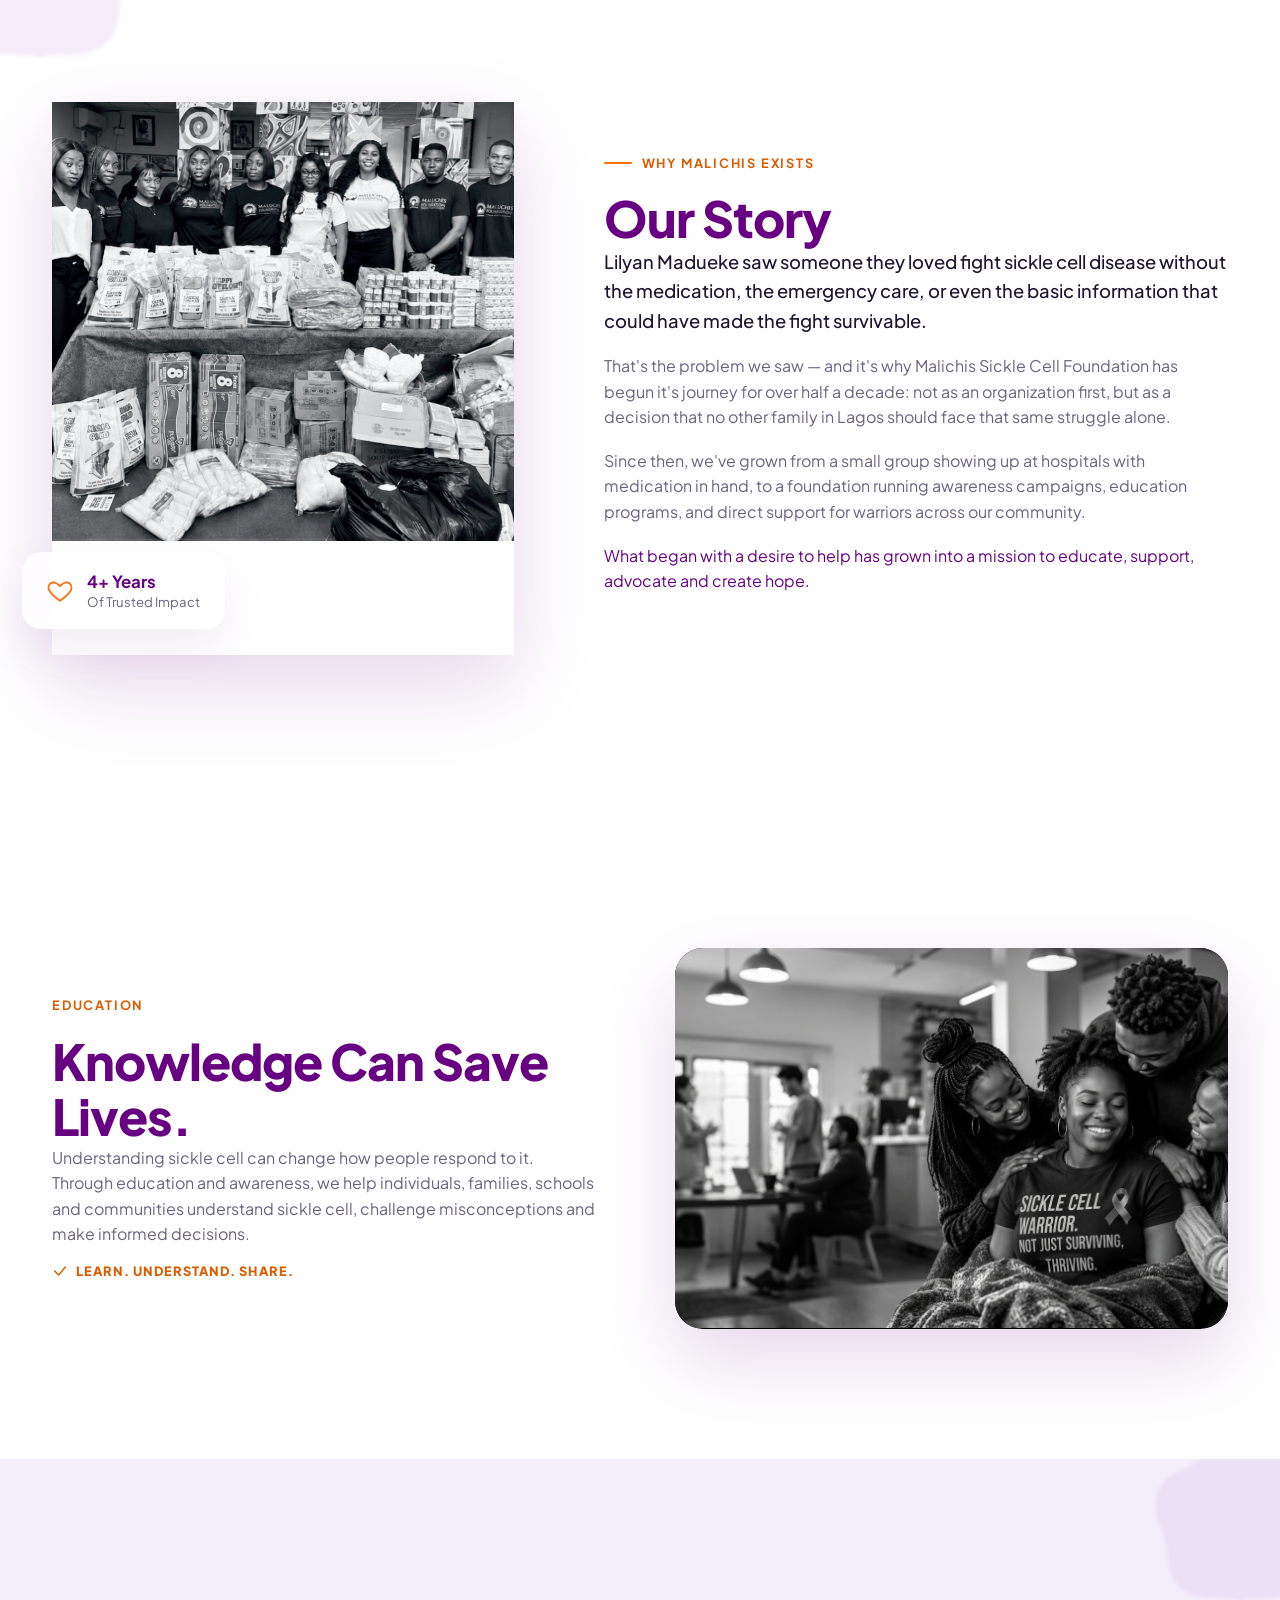
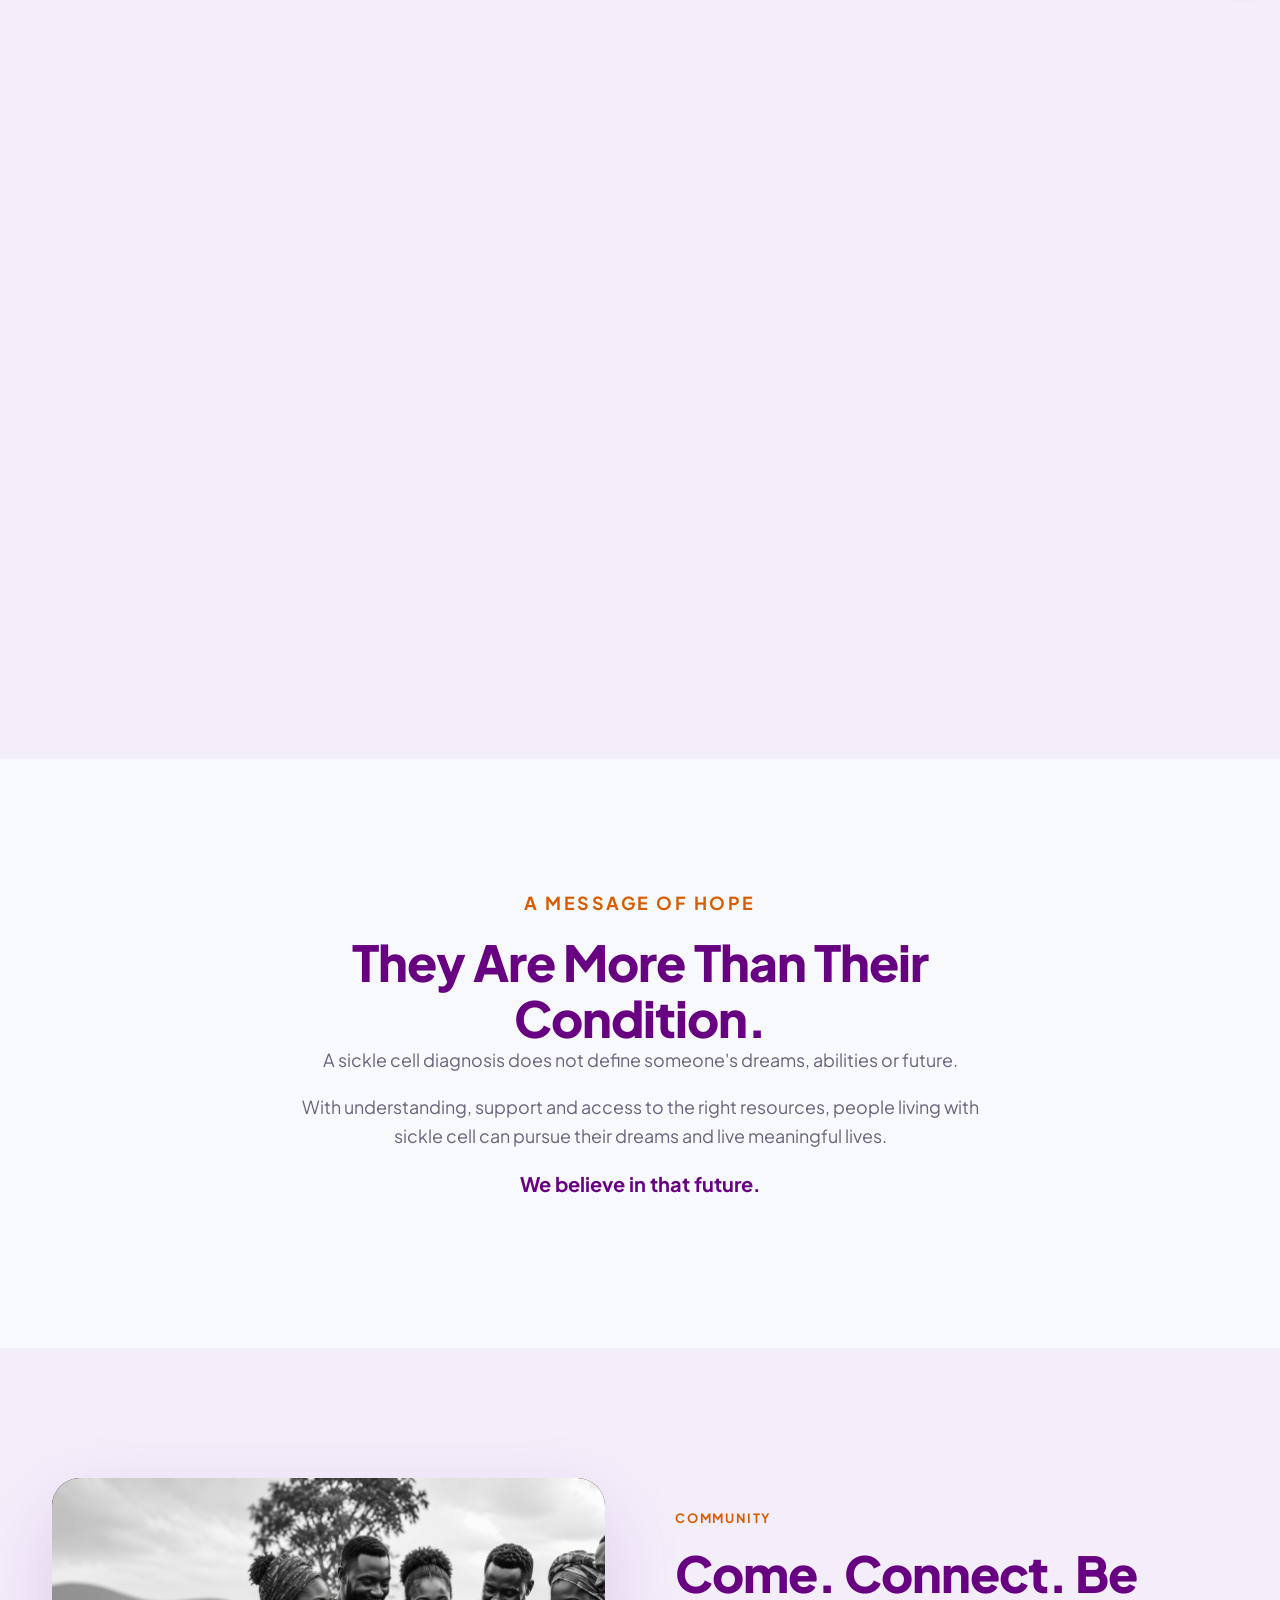
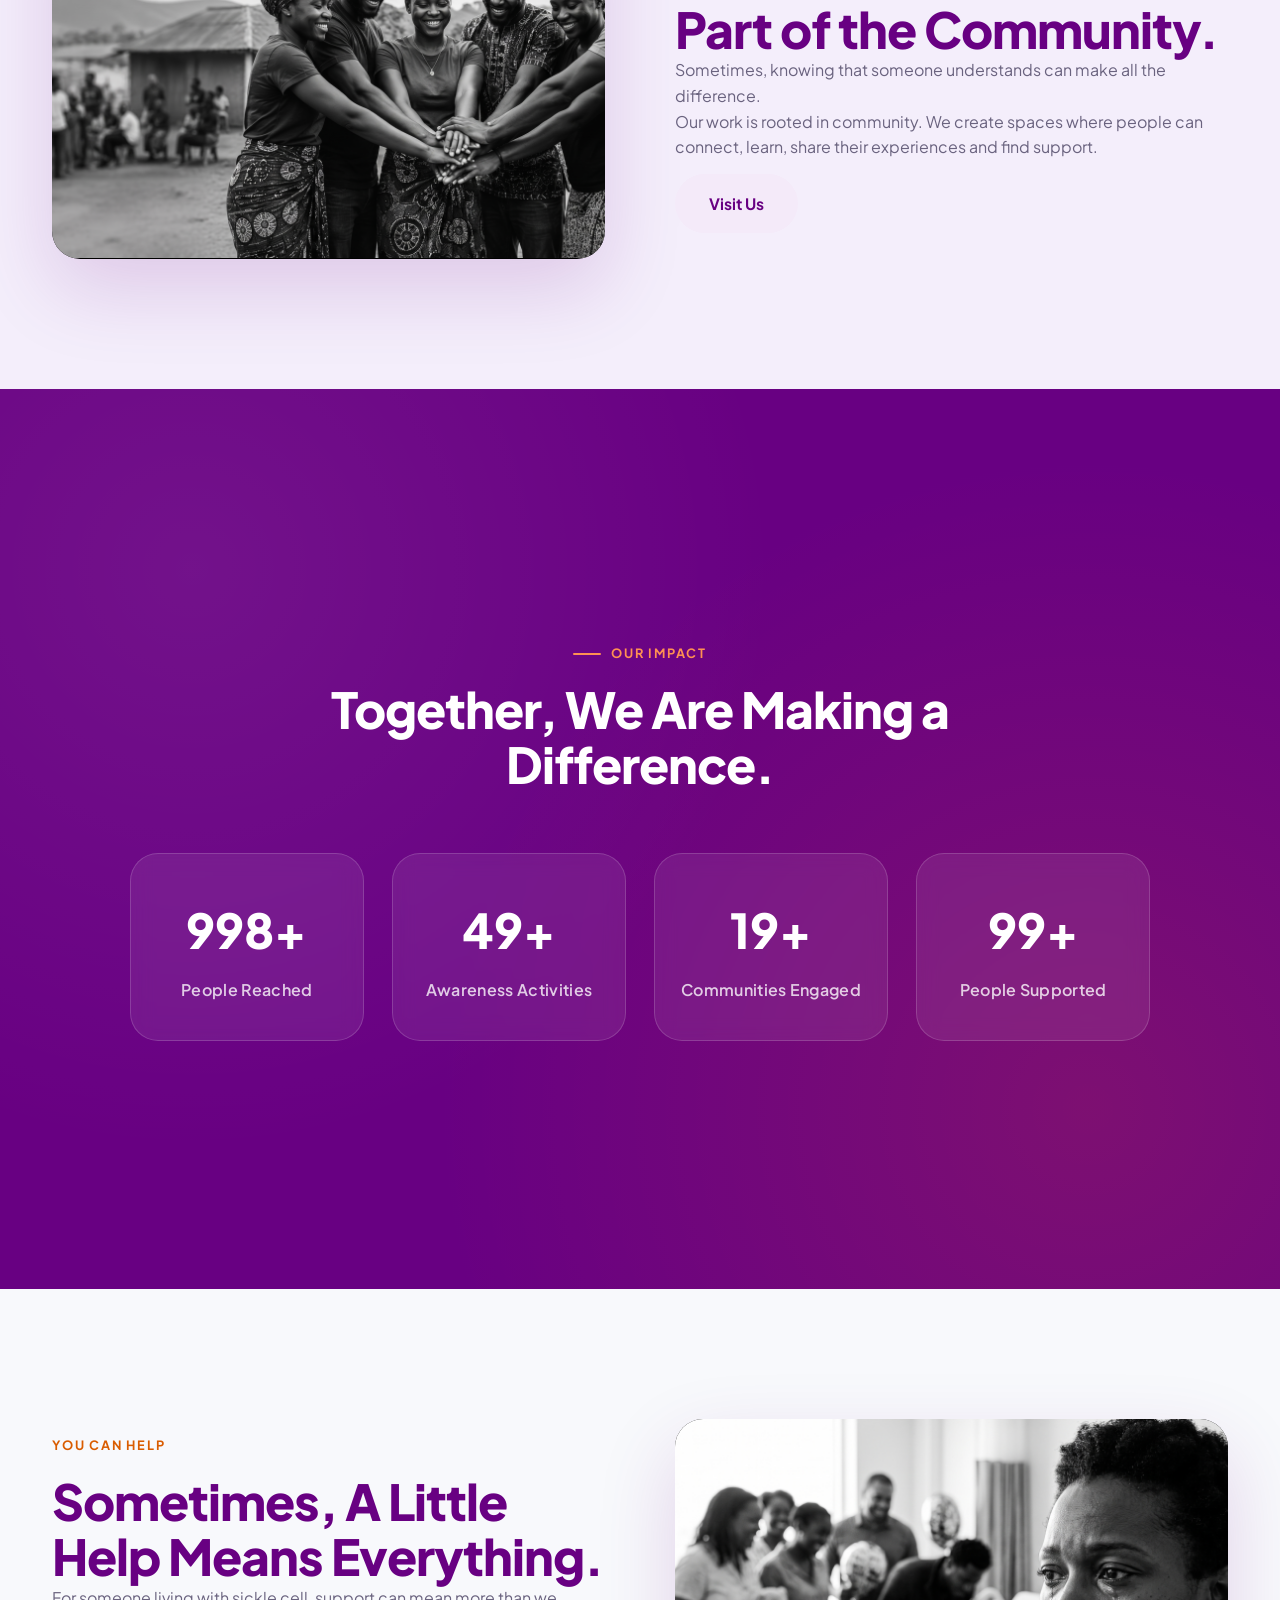
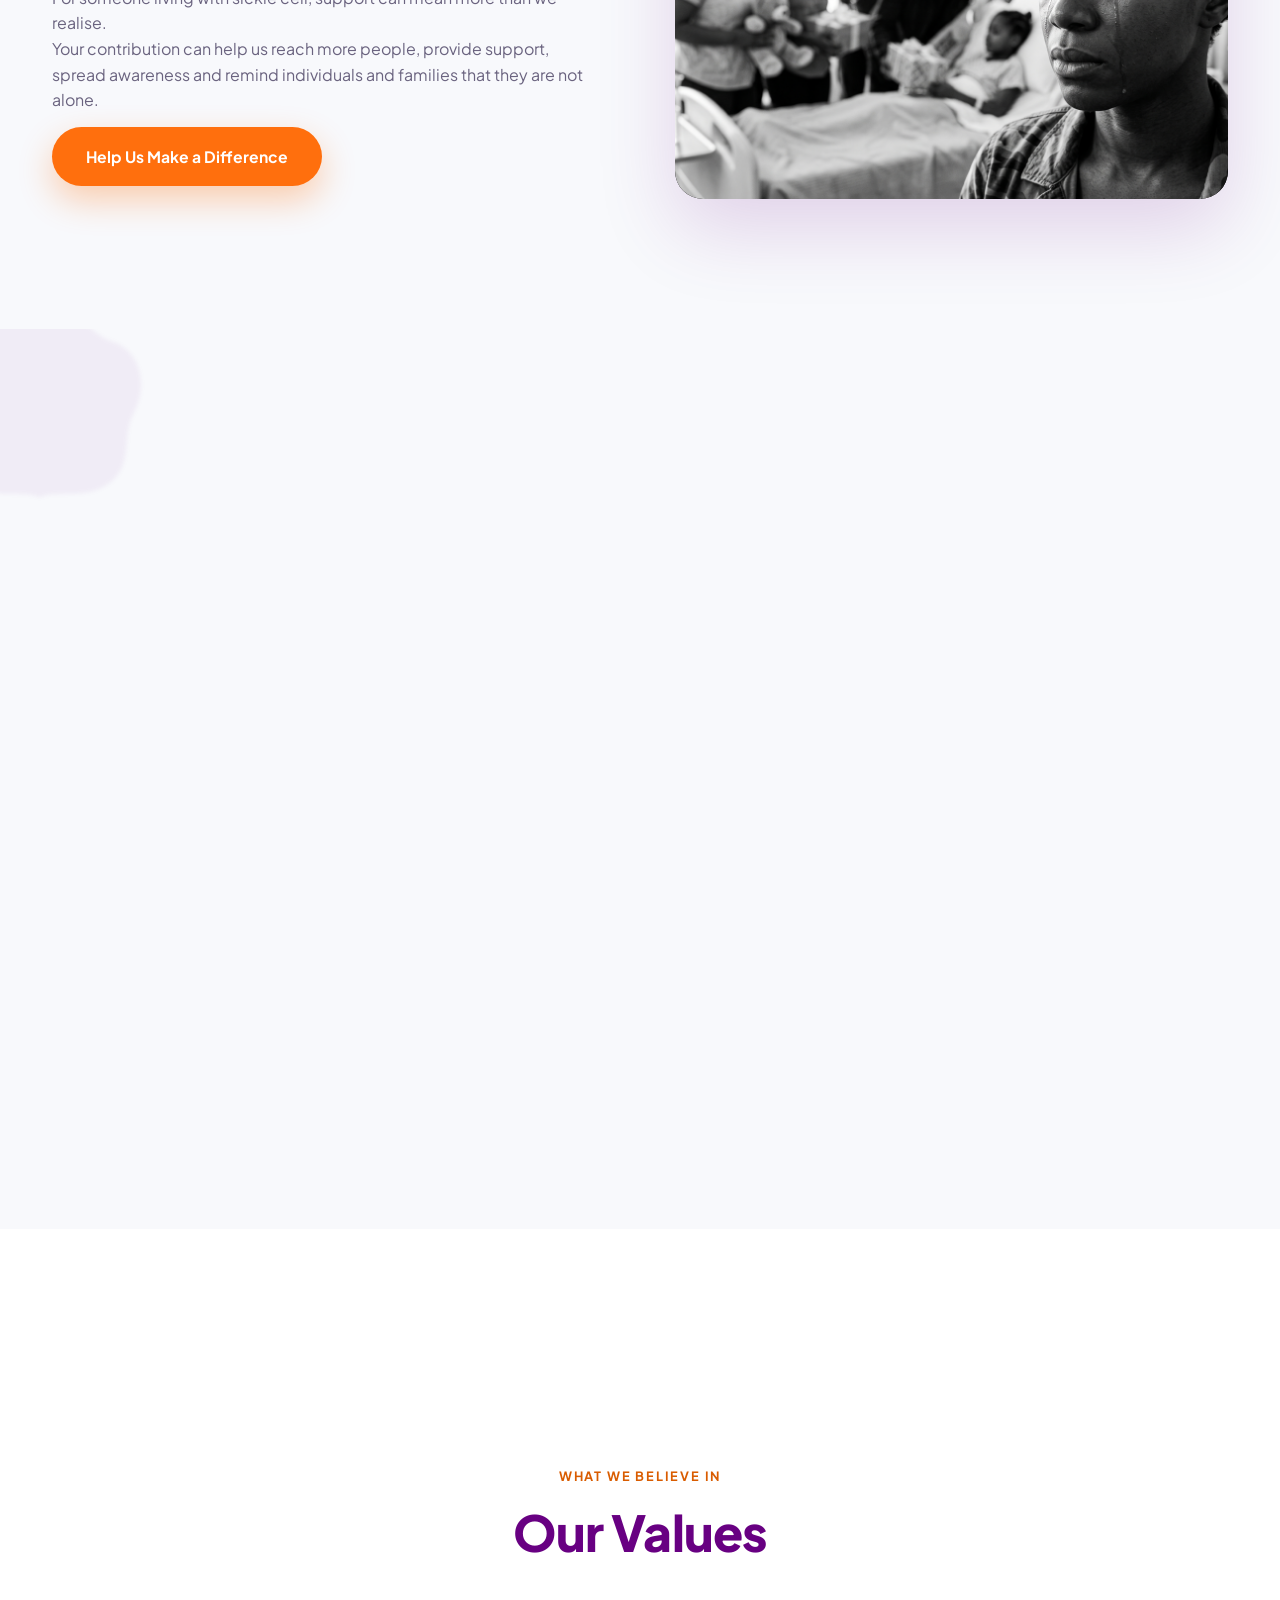
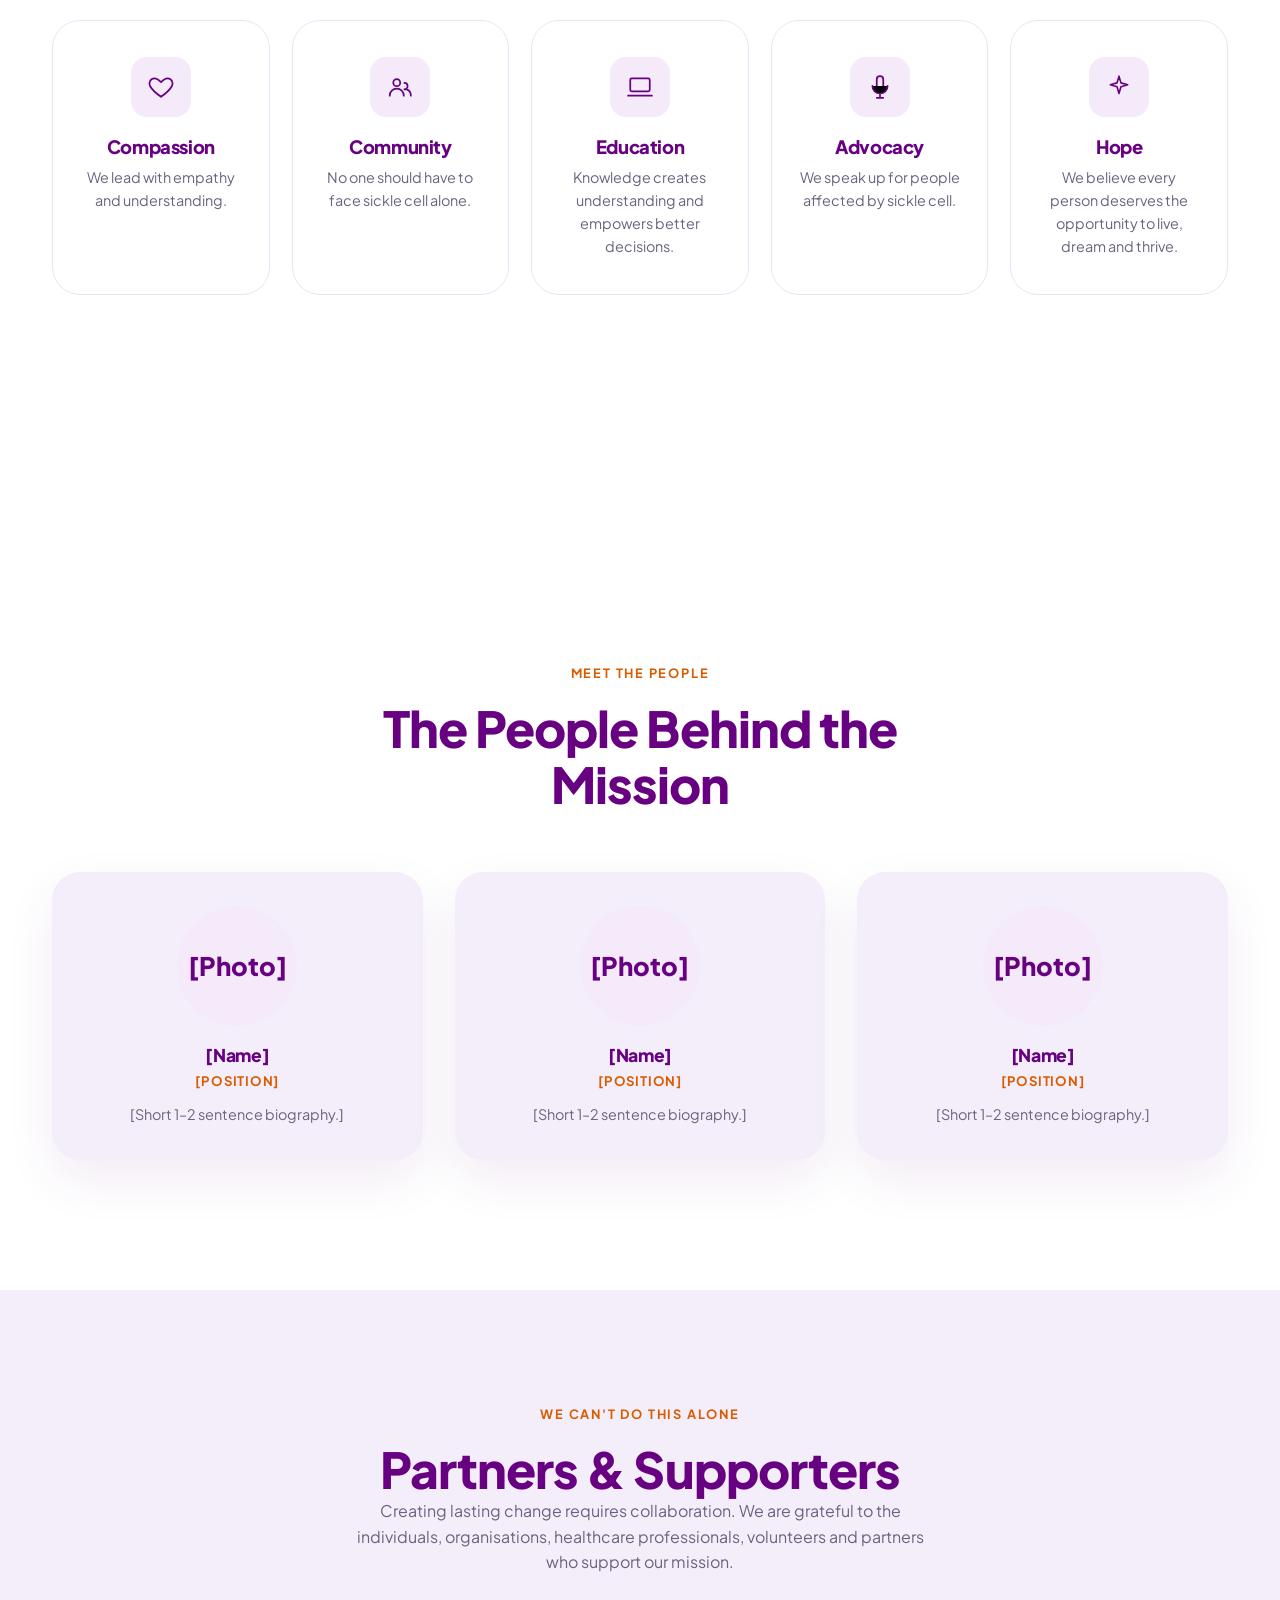
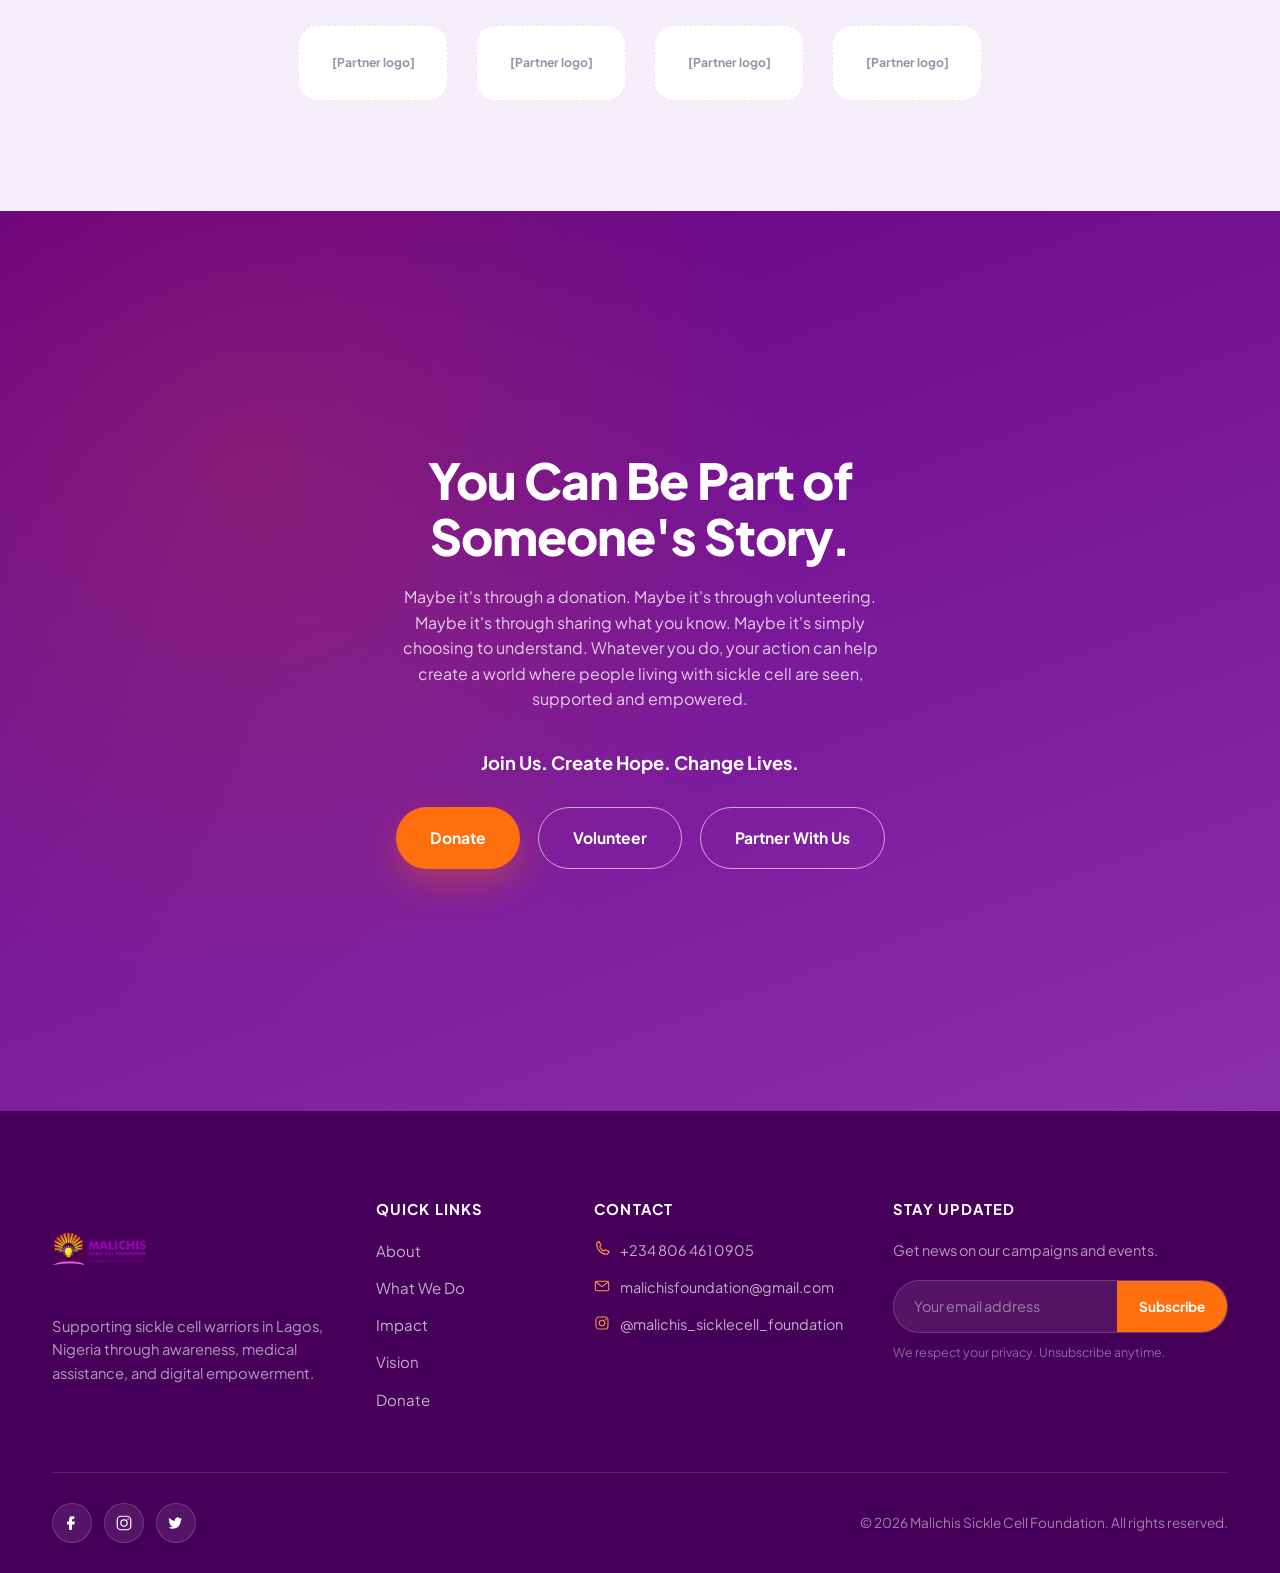
==== commit 32e8a5d4: "Update about section with organization history" ====
--- a/about.html
+++ b/about.html
@@ -163,7 +163,7 @@
       <p class="eyebrow">Why Malichis Exists</p>
       <h2>Our Story</h2>
       <p class="lead-text">Lilyan Madueke saw someone they loved fight sickle cell disease without the medication, the emergency care, or even the basic information that could have made the fight survivable.</p>
-      <p>That's the problem we saw — and it's why Malichis Sickle Cell Foundation started in [year]: not as an organization first, but as a decision that no other family in Lagos should face that same struggle alone.</p>
+      <p>That's the problem we saw — and it's why Malichis Sickle Cell Foundation has begun it's journey for over half a decade: not as an organization first, but as a decision that no other family in Lagos should face that same struggle alone.</p>
       <p>Since then, we've grown from a small group showing up at hospitals with medication in hand, to a foundation running awareness campaigns, education programs, and direct support for warriors across our community.</p>
       <p class="closing-line" style="color:var(--purple);">What began with a desire to help has grown into a mission to educate, support, advocate and create hope.</p>
     </div>
